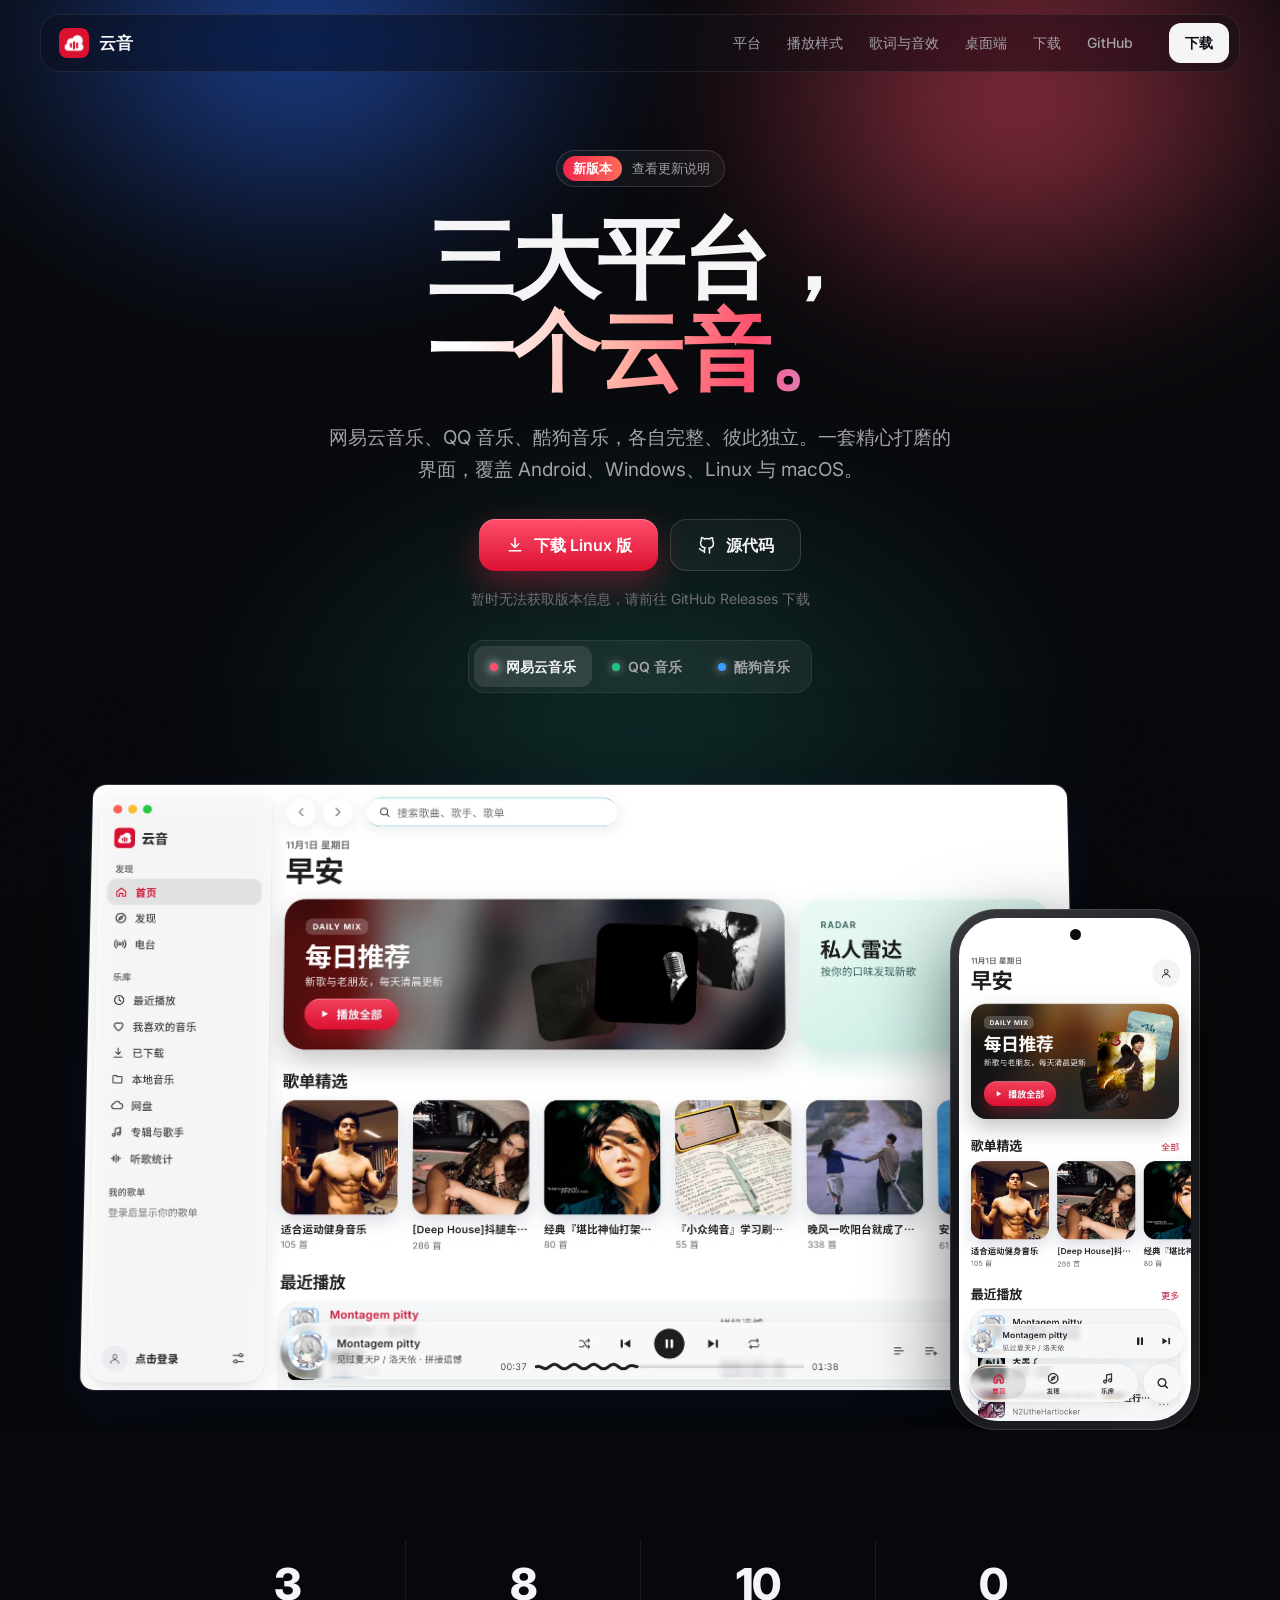
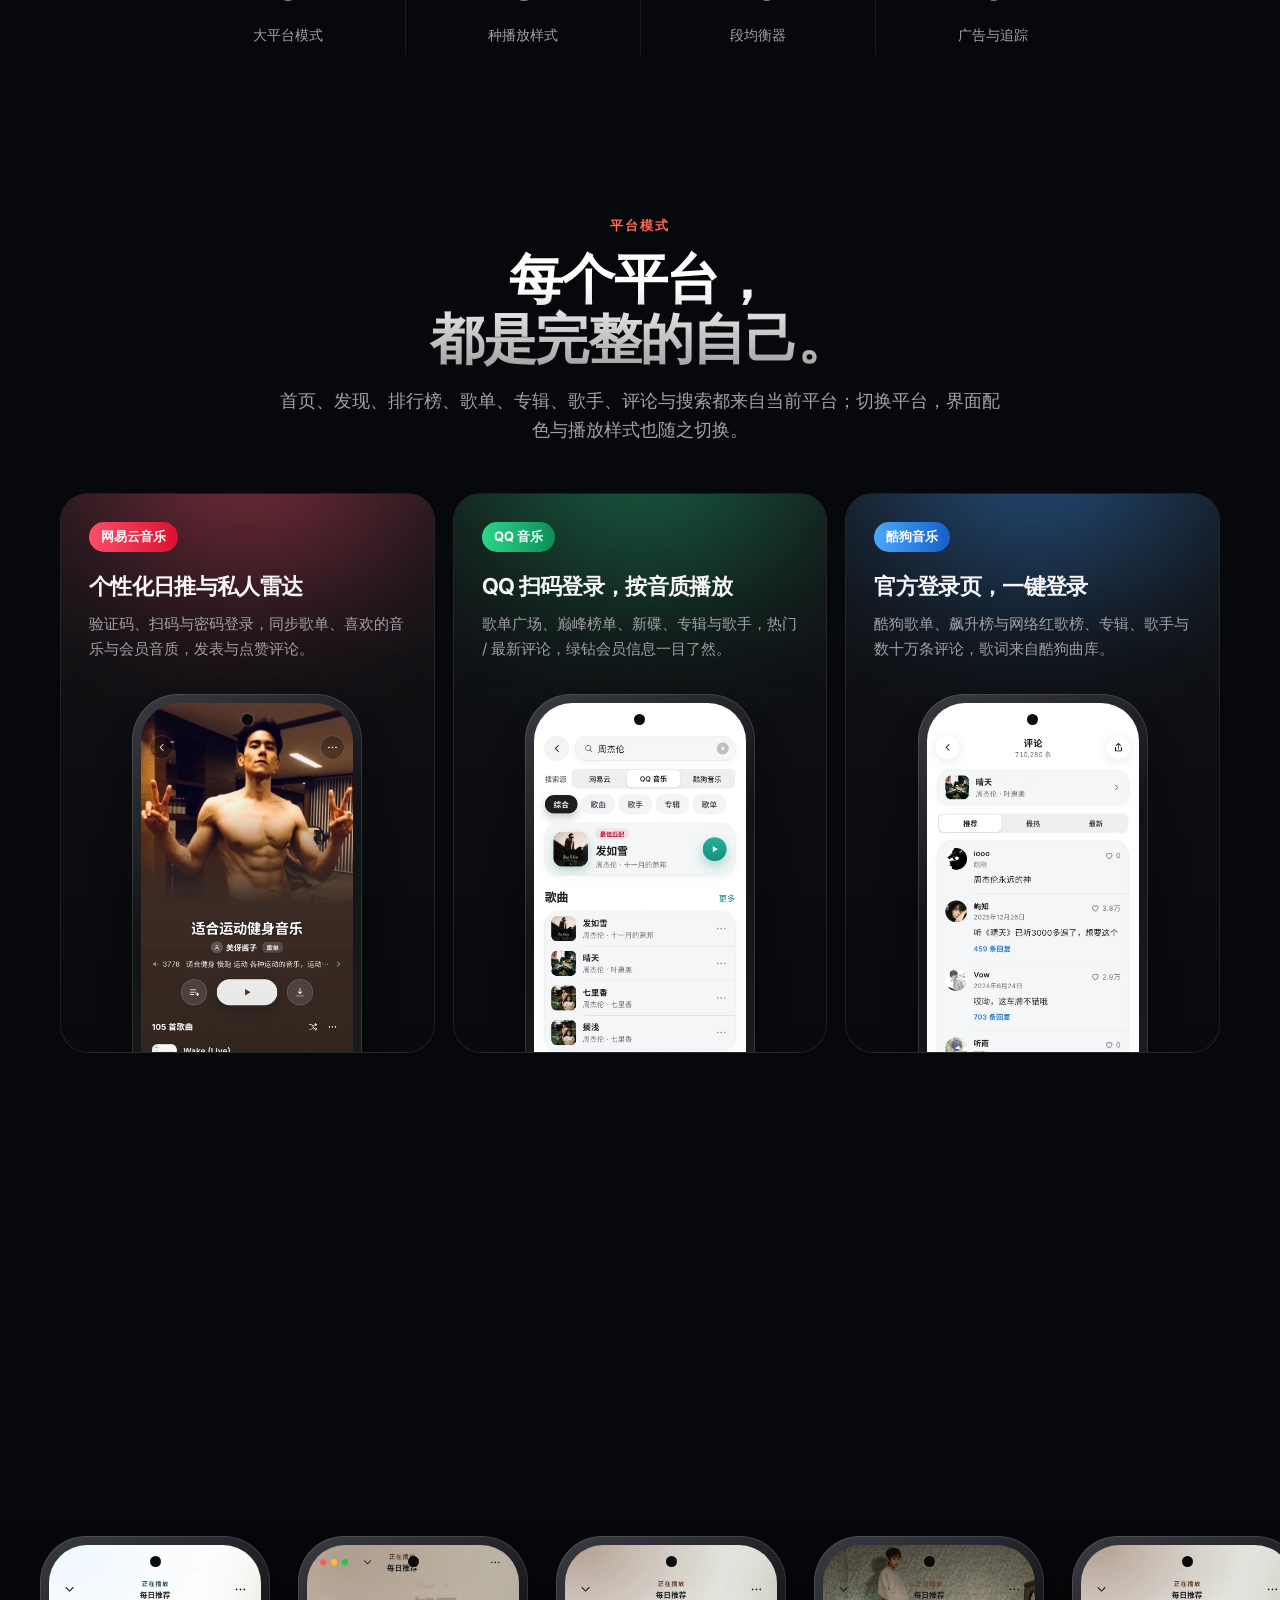
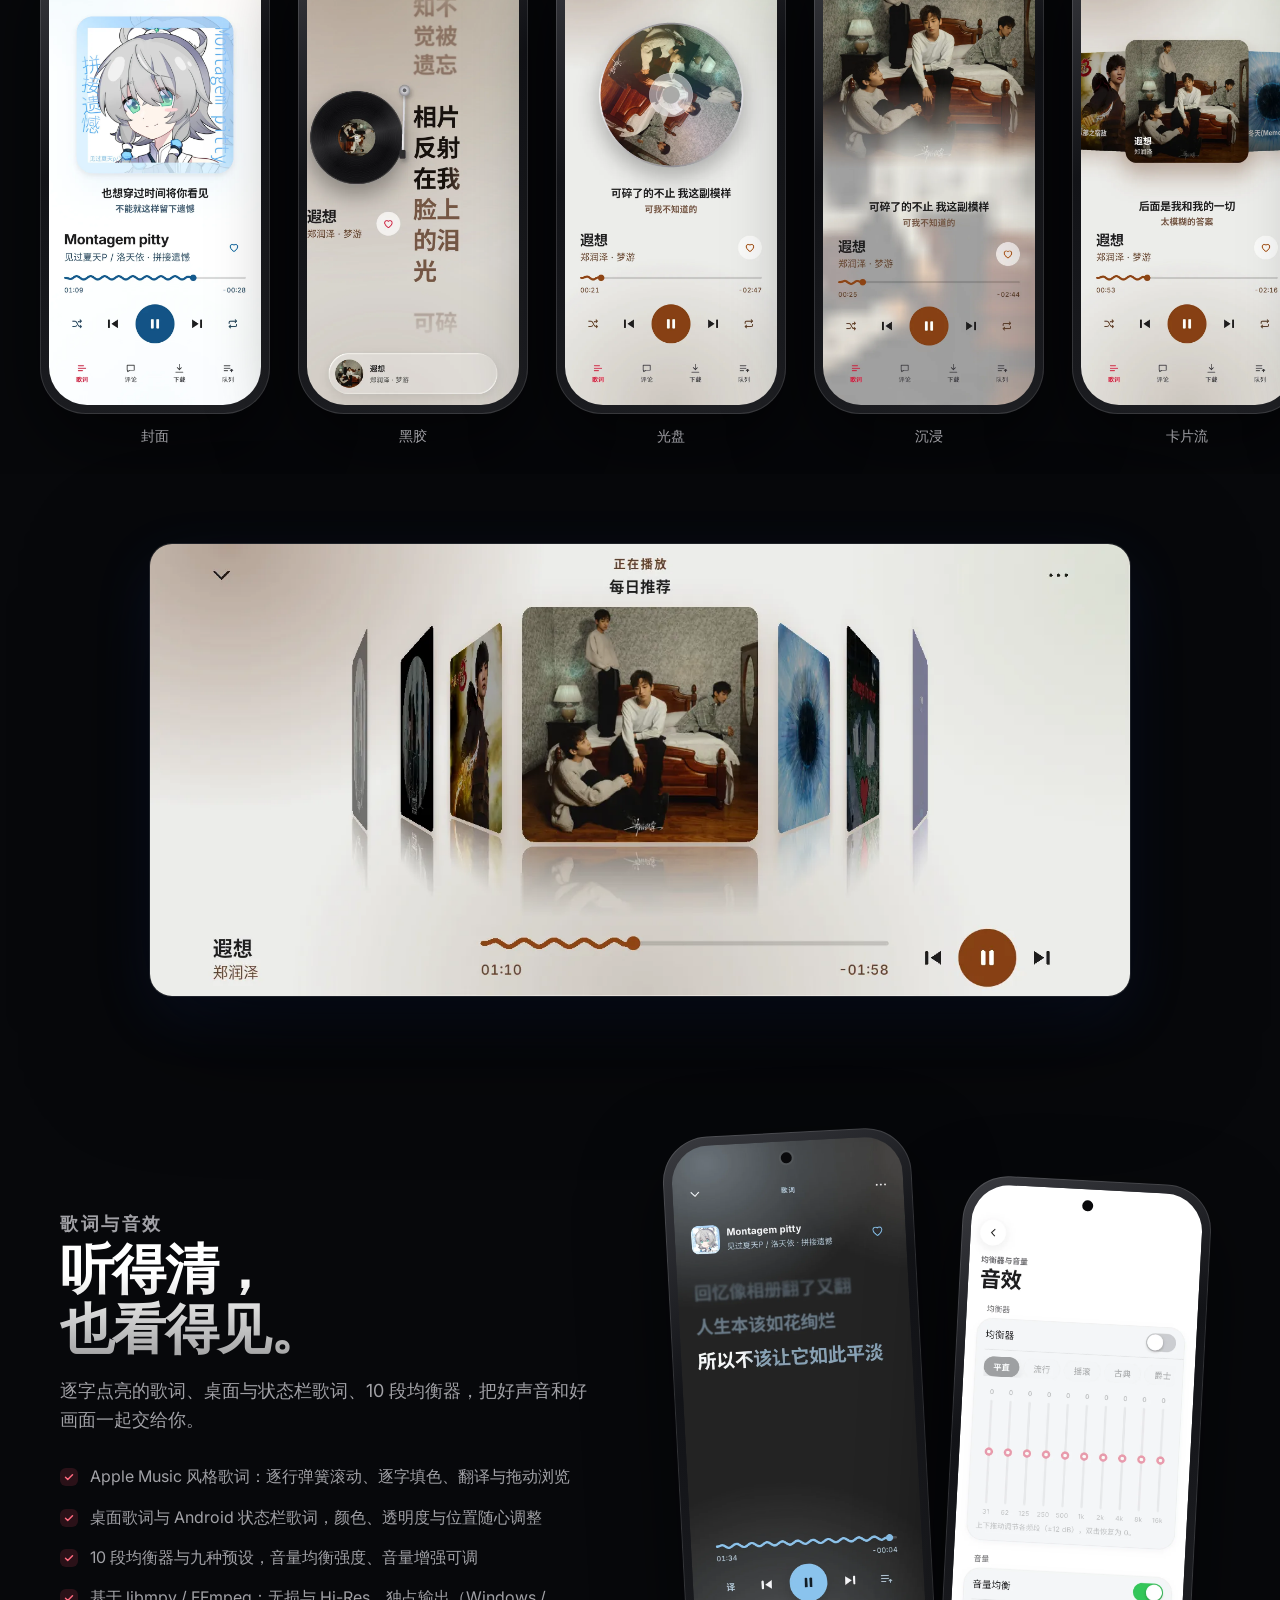
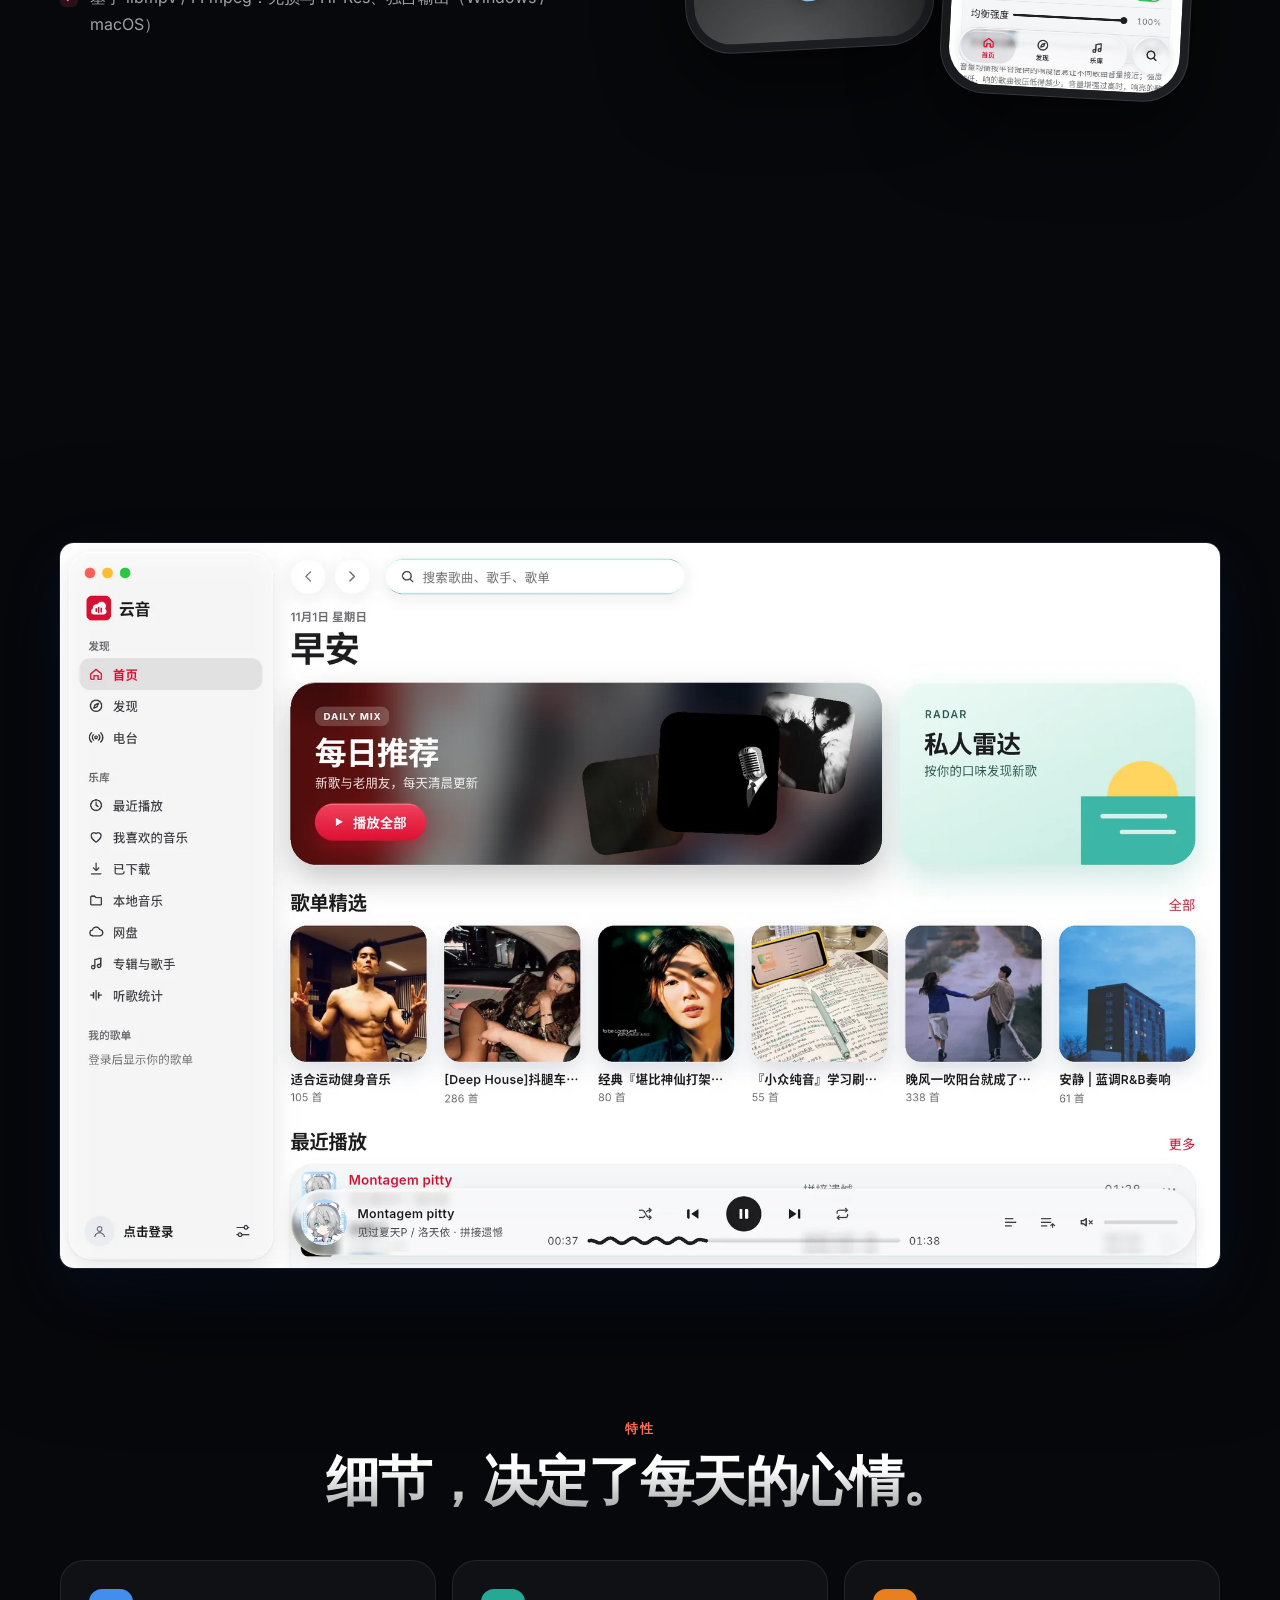
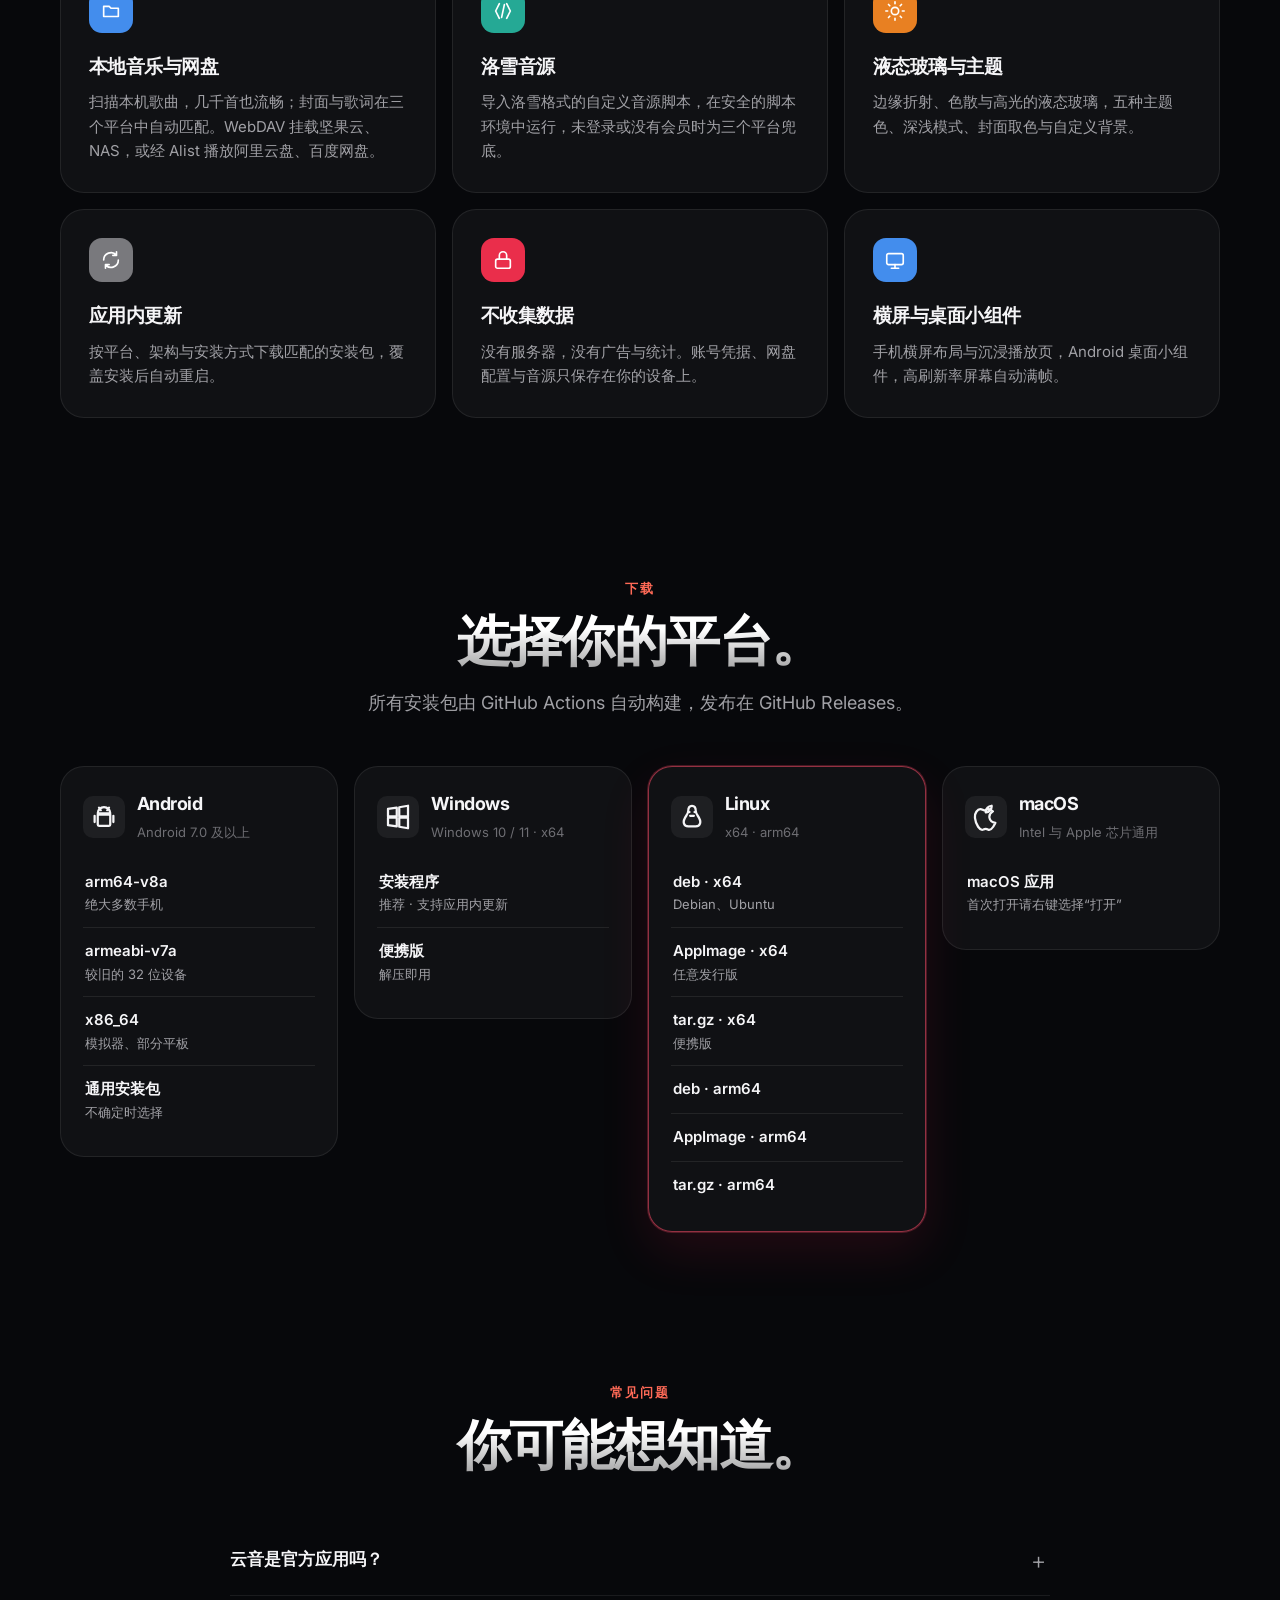
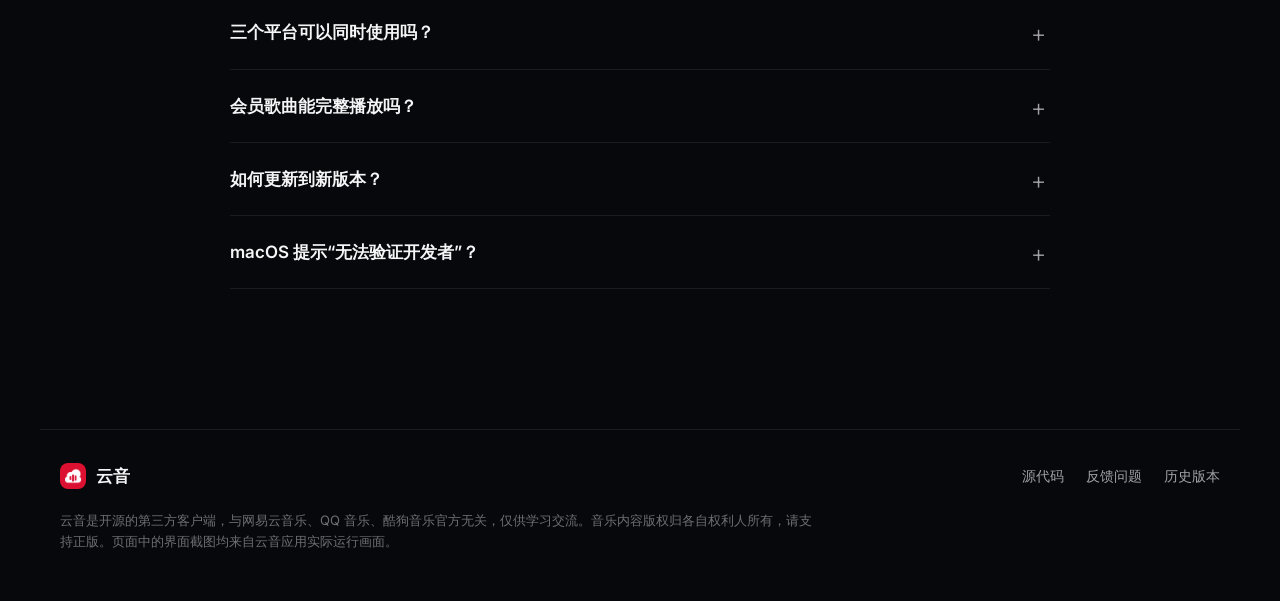
==== website/index.html @ 29ac8189 "官网改版：三大平台切换预览、平台模式卡片、八种播放样式长廊、歌词与音效、桌面端截图；截图与自述文件换成最新界面；更新 1.1.14 更新日志 Co-Authored-By: Claude Opus 5" ====
<!doctype html>
<html lang="zh-CN">
<head>
  <meta charset="utf-8">
  <meta name="viewport" content="width=device-width, initial-scale=1">
  <title>云音 — 三大平台，一个播放器</title>
  <meta name="description" content="云音是一款开源的第三方音乐客户端：网易云音乐、QQ 音乐、酷狗音乐三种平台模式，八种播放样式，10 段均衡器、桌面歌词、本地音乐与网盘，支持 Android、Windows、Linux 与 macOS。">
  <meta name="theme-color" content="#07080B">
  <meta property="og:title" content="云音 YunYin">
  <meta property="og:description" content="三大平台，一个播放器。开源、免费、无广告，支持 Android、Windows、Linux 与 macOS。">
  <meta property="og:image" content="shots/desktop-home.webp">
  <link rel="icon" href="icon.png">
  <link rel="preconnect" href="https://fonts.googleapis.com">
  <link rel="preconnect" href="https://fonts.gstatic.com" crossorigin>
  <link href="https://fonts.googleapis.com/css2?family=Inter:wght@400;500;600;700;800;900&display=swap" rel="stylesheet">
  <link rel="stylesheet" href="style.css">
</head>
<body>
  <div class="grain" aria-hidden="true"></div>
  <header class="nav" id="nav">
    <a class="brand" href="#top" aria-label="云音首页"><img src="icon.png" alt="" width="30" height="30"><span>云音</span></a>
    <nav class="links">
      <a href="#platforms">平台</a>
      <a href="#styles">播放样式</a>
      <a href="#sound">歌词与音效</a>
      <a href="#desktop">桌面端</a>
      <a href="#download">下载</a>
      <a href="https://github.com/Marginal-Z/YUNYIN" target="_blank" rel="noopener">GitHub</a>
    </nav>
    <a class="nav-cta" href="#download">下载</a>
  </header>

  <main id="top">
    <!-- 首屏：切换平台时截图与光晕跟着变色 -->
    <section class="hero" data-platform="netease" id="hero">
      <div class="aurora" aria-hidden="true"><i></i><i></i><i></i></div>
      <div class="hero-copy rise">
        <a class="pill" id="version-pill" href="https://github.com/Marginal-Z/YUNYIN/releases/latest" target="_blank" rel="noopener"><b>新版本</b><span>查看更新说明</span></a>
        <h1>三大平台，<br><span class="grad">一个云音。</span></h1>
        <p class="lead">网易云音乐、QQ 音乐、酷狗音乐，各自完整、彼此独立。一套精心打磨的界面，覆盖 Android、Windows、Linux 与 macOS。</p>
        <div class="cta">
          <a class="btn primary" id="primary-download" href="#download">
            <svg viewBox="0 0 24 24" aria-hidden="true"><path d="M12 4v11m0 0-4.5-4.5M12 15l4.5-4.5M5 19h14"/></svg>
            <span id="primary-label">免费下载</span>
          </a>
          <a class="btn ghost" href="https://github.com/Marginal-Z/YUNYIN" target="_blank" rel="noopener">
            <svg viewBox="0 0 24 24" aria-hidden="true"><path d="M9 19c-4 1.3-4-2-6-2.5m12 5v-3.4a3 3 0 0 0-.8-2.3c2.7-.3 5.6-1.3 5.6-6a4.6 4.6 0 0 0-1.3-3.2 4.3 4.3 0 0 0-.1-3.2s-1-.3-3.4 1.3a11.6 11.6 0 0 0-6 0C6.6 2.7 5.6 3 5.6 3a4.3 4.3 0 0 0-.1 3.2A4.6 4.6 0 0 0 4.2 9.4c0 4.6 2.8 5.7 5.5 6a3 3 0 0 0-.8 2.3V21"/></svg>
            源代码
          </a>
        </div>
        <p class="meta" id="release-meta">&nbsp;</p>
        <div class="switch" role="tablist" aria-label="切换平台模式">
          <button role="tab" aria-selected="true" data-platform="netease"><i></i>网易云音乐</button>
          <button role="tab" aria-selected="false" data-platform="qq"><i></i>QQ 音乐</button>
          <button role="tab" aria-selected="false" data-platform="kugou"><i></i>酷狗音乐</button>
        </div>
      </div>

      <div class="stage rise late" aria-label="云音桌面端与手机端界面截图">
        <figure class="window">
          <img src="shots/desktop-home.webp" alt="云音桌面端首页" width="1920" height="1200" fetchpriority="high">
        </figure>
        <figure class="phone phone-hero">
          <img id="hero-phone" src="shots/mobile-home.webp" alt="云音手机端首页" width="784" height="1700">
        </figure>
      </div>
    </section>

    <section class="strip" aria-label="概览">
      <div><b>3</b><span>大平台模式</span></div>
      <div><b>8</b><span>种播放样式</span></div>
      <div><b>10</b><span>段均衡器</span></div>
      <div><b>0</b><span>广告与追踪</span></div>
    </section>

    <!-- 三大平台 -->
    <section class="platform-modes" id="platforms">
      <div class="head reveal">
        <p class="kicker">平台模式</p>
        <h2>每个平台，<br>都是完整的自己。</h2>
        <p>首页、发现、排行榜、歌单、专辑、歌手、评论与搜索都来自当前平台；切换平台，界面配色与播放样式也随之切换。</p>
      </div>
      <div class="plats reveal">
        <article class="plat netease">
          <div class="plat-copy">
            <span class="badge">网易云音乐</span>
            <h3>个性化日推与私人雷达</h3>
            <p>验证码、扫码与密码登录，同步歌单、喜欢的音乐与会员音质，发表与点赞评论。</p>
          </div>
          <figure class="phone small"><img src="shots/mobile-playlist.webp" alt="网易云模式歌单页" width="784" height="1700" loading="lazy"></figure>
        </article>
        <article class="plat qq">
          <div class="plat-copy">
            <span class="badge">QQ 音乐</span>
            <h3>QQ 扫码登录，按音质播放</h3>
            <p>歌单广场、巅峰榜单、新碟、专辑与歌手，热门 / 最新评论，绿钻会员信息一目了然。</p>
          </div>
          <figure class="phone small"><img src="shots/mobile-search-qq.webp" alt="QQ 音乐模式搜索" width="784" height="1700" loading="lazy"></figure>
        </article>
        <article class="plat kugou">
          <div class="plat-copy">
            <span class="badge">酷狗音乐</span>
            <h3>官方登录页，一键登录</h3>
            <p>酷狗歌单、飙升榜与网络红歌榜、专辑、歌手与数十万条评论，歌词来自酷狗曲库。</p>
          </div>
          <figure class="phone small"><img src="shots/mobile-comments-kugou.webp" alt="酷狗模式评论" width="784" height="1700" loading="lazy"></figure>
        </article>
      </div>
      <p class="note reveal">未登录、没有会员或只有试听时，可导入洛雪音源为三个平台兜底（可同时启用多个音源）。</p>
    </section>

    <!-- 八种播放样式 -->
    <section class="styles" id="styles">
      <div class="head reveal">
        <p class="kicker">播放样式</p>
        <h2>八种方式，<br>看见正在播放的歌。</h2>
        <p>控件随封面取色，进度条随节奏流动。竖屏、横屏与桌面端都可使用。</p>
      </div>
      <div class="rail styles-rail reveal">
        <figure class="phone"><img src="shots/mobile-player.webp" alt="封面样式" width="784" height="1700" loading="lazy"><figcaption>封面</figcaption></figure>
        <figure class="phone"><img src="shots/mobile-player-vinyl.webp" alt="黑胶样式" width="784" height="1700" loading="lazy"><figcaption>黑胶</figcaption></figure>
        <figure class="phone"><img src="shots/mobile-player-disc.webp" alt="光盘样式" width="784" height="1700" loading="lazy"><figcaption>光盘</figcaption></figure>
        <figure class="phone"><img src="shots/mobile-player-immersive.webp" alt="沉浸样式" width="784" height="1700" loading="lazy"><figcaption>沉浸</figcaption></figure>
        <figure class="phone"><img src="shots/mobile-player-cardFlow.webp" alt="卡片流样式" width="784" height="1700" loading="lazy"><figcaption>卡片流</figcaption></figure>
        <figure class="phone"><img src="shots/mobile-player-coverFlow.webp" alt="3D 封面流样式" width="784" height="1700" loading="lazy"><figcaption>3D 封面流</figcaption></figure>
        <figure class="phone"><img src="shots/mobile-player-wall.webp" alt="照片墙样式" width="784" height="1700" loading="lazy"><figcaption>照片墙</figcaption></figure>
        <figure class="phone"><img src="shots/mobile-player-minimal.webp" alt="极简样式" width="784" height="1700" loading="lazy"><figcaption>极简</figcaption></figure>
      </div>
      <figure class="window land reveal"><img src="shots/land-player-coverFlow.webp" alt="横屏 3D 封面流" width="1560" height="720" loading="lazy"></figure>
    </section>

    <!-- 歌词与音效 -->
    <section class="showcase" id="sound">
      <div class="copy reveal">
        <p class="kicker">歌词与音效</p>
        <h2>听得清，<br>也看得见。</h2>
        <p>逐字点亮的歌词、桌面与状态栏歌词、10 段均衡器，把好声音和好画面一起交给你。</p>
        <ul class="ticks">
          <li>Apple Music 风格歌词：逐行弹簧滚动、逐字填色、翻译与拖动浏览</li>
          <li>桌面歌词与 Android 状态栏歌词，颜色、透明度与位置随心调整</li>
          <li>10 段均衡器与九种预设，音量均衡强度、音量增强可调</li>
          <li>基于 libmpv / FFmpeg：无损与 Hi-Res、独占输出（Windows / macOS）</li>
        </ul>
      </div>
      <div class="phones reveal">
        <figure class="phone tilt-l"><img src="shots/mobile-lyrics-dark.webp" alt="全屏歌词（深色）" width="784" height="1700" loading="lazy"></figure>
        <figure class="phone tilt-r"><img src="shots/mobile-audio.webp" alt="音效与均衡器" width="784" height="1700" loading="lazy"></figure>
      </div>
    </section>

    <!-- 桌面端 -->
    <section class="desktop" id="desktop">
      <div class="head reveal">
        <p class="kicker">桌面端</p>
        <h2>为大屏重新排版。</h2>
        <p>玻璃侧边栏、底部播放条、快捷键、迷你模式与桌面歌词，Windows、Linux 与 macOS 体验一致。</p>
      </div>
      <div class="tabs reveal" role="tablist">
        <button role="tab" aria-selected="true" data-shot="desktop-home">首页</button>
        <button role="tab" aria-selected="false" data-shot="desktop-player">正在播放</button>
        <button role="tab" aria-selected="false" data-shot="desktop-player-coverFlow">3D 封面流</button>
        <button role="tab" aria-selected="false" data-shot="desktop-home-wall">照片墙</button>
        <button role="tab" aria-selected="false" data-shot="desktop-discover">发现</button>
        <span class="sep"></span>
        <button class="mode" id="mode-toggle" aria-pressed="false" title="切换浅色 / 深色截图">
          <svg viewBox="0 0 24 24" aria-hidden="true"><path d="M20 14.5A8 8 0 0 1 9.5 4 8 8 0 1 0 20 14.5z"/></svg>
          <span>深色</span>
        </button>
      </div>
      <figure class="window big reveal">
        <img id="desktop-shot" src="shots/desktop-home.webp" alt="云音桌面端截图" width="1920" height="1200" loading="lazy">
      </figure>
    </section>

    <!-- 特性 -->
    <section class="features" id="features">
      <div class="head reveal">
        <p class="kicker">特性</p>
        <h2>细节，决定了每天的心情。</h2>
      </div>
      <div class="grid reveal">
        <article>
          <i class="tile blue"><svg viewBox="0 0 24 24"><path d="M4 7h6l2 2h8v9H4z"/></svg></i>
          <h3>本地音乐与网盘</h3>
          <p>扫描本机歌曲，几千首也流畅；封面与歌词在三个平台中自动匹配。WebDAV 挂载坚果云、NAS，或经 Alist 播放阿里云盘、百度网盘。</p>
        </article>
        <article>
          <i class="tile teal"><svg viewBox="0 0 24 24"><path d="M8 4l-4 8 4 8M16 4l4 8-4 8M13.5 5l-3 14"/></svg></i>
          <h3>洛雪音源</h3>
          <p>导入洛雪格式的自定义音源脚本，在安全的脚本环境中运行，未登录或没有会员时为三个平台兜底。</p>
        </article>
        <article>
          <i class="tile orange"><svg viewBox="0 0 24 24"><circle cx="12" cy="12" r="4"/><path d="M12 2v2M12 20v2M2 12h2M20 12h2M4.9 4.9l1.4 1.4M17.7 17.7l1.4 1.4M4.9 19.1l1.4-1.4M17.7 6.3l1.4-1.4"/></svg></i>
          <h3>液态玻璃与主题</h3>
          <p>边缘折射、色散与高光的液态玻璃，五种主题色、深浅模式、封面取色与自定义背景。</p>
        </article>
        <article>
          <i class="tile graphite"><svg viewBox="0 0 24 24"><path d="M4 12a8 8 0 0 1 14-5.3M20 12a8 8 0 0 1-14 5.3M18 3v4h-4M6 21v-4h4"/></svg></i>
          <h3>应用内更新</h3>
          <p>按平台、架构与安装方式下载匹配的安装包，覆盖安装后自动重启。</p>
        </article>
        <article>
          <i class="tile red"><svg viewBox="0 0 24 24"><rect x="4" y="11" width="16" height="10" rx="2"/><path d="M8 11V7a4 4 0 0 1 8 0v4"/></svg></i>
          <h3>不收集数据</h3>
          <p>没有服务器，没有广告与统计。账号凭据、网盘配置与音源只保存在你的设备上。</p>
        </article>
        <article>
          <i class="tile blue"><svg viewBox="0 0 24 24"><rect x="3" y="5" width="18" height="12" rx="2"/><path d="M8 21h8M12 17v4"/></svg></i>
          <h3>横屏与桌面小组件</h3>
          <p>手机横屏布局与沉浸播放页，Android 桌面小组件，高刷新率屏幕自动满帧。</p>
        </article>
      </div>
    </section>

    <!-- 下载 -->
    <section class="download" id="download">
      <div class="head reveal">
        <p class="kicker">下载</p>
        <h2>选择你的平台。</h2>
        <p id="download-sub">所有安装包由 GitHub Actions 自动构建，发布在 GitHub Releases。</p>
      </div>
      <div class="platforms reveal">
        <article data-os="android">
          <header>
            <svg viewBox="0 0 24 24" aria-hidden="true"><path d="M7 10h10v8a1 1 0 0 1-1 1H8a1 1 0 0 1-1-1zM7 9a5 5 0 0 1 10 0zM9.5 6.5 8 4.5M14.5 6.5 16 4.5M4.5 11v5M19.5 11v5"/></svg>
            <div><h3>Android</h3><small>Android 7.0 及以上</small></div>
          </header>
          <ul>
            <li><a data-asset="android-arm64-v8a.apk">arm64-v8a<em>绝大多数手机</em></a></li>
            <li><a data-asset="android-armeabi-v7a.apk">armeabi-v7a<em>较旧的 32 位设备</em></a></li>
            <li><a data-asset="android-x86_64.apk">x86_64<em>模拟器、部分平板</em></a></li>
            <li><a data-asset="android-universal.apk">通用安装包<em>不确定时选择</em></a></li>
          </ul>
        </article>
        <article data-os="windows">
          <header>
            <svg viewBox="0 0 24 24" aria-hidden="true"><path d="M4 5.5 11 4.5v7H4zM13 4.2 20 3v8.5h-7zM4 12.5h7v7l-7-1zM13 12.5h7V21l-7-1.2z"/></svg>
            <div><h3>Windows</h3><small>Windows 10 / 11 · x64</small></div>
          </header>
          <ul>
            <li><a data-asset="windows-x64-setup.exe">安装程序<em>推荐 · 支持应用内更新</em></a></li>
            <li><a data-asset="windows-x64.zip">便携版<em>解压即用</em></a></li>
          </ul>
        </article>
        <article data-os="linux">
          <header>
            <svg viewBox="0 0 24 24" aria-hidden="true"><path d="M12 3c-2 0-3 1.8-3 4 0 1.5-.6 2.6-1.6 4C6 13 5 15 5.5 17c.4 1.6 2 2.5 3.5 2.5h6c1.5 0 3.1-.9 3.5-2.5.5-2-.5-4-1.9-6-1-1.4-1.6-2.5-1.6-4 0-2.2-1-4-3-4z"/><path d="M10 8h.01M14 8h.01M10.5 11h3"/></svg>
            <div><h3>Linux</h3><small>x64 · arm64</small></div>
          </header>
          <ul>
            <li><a data-asset="linux-x64.deb">deb · x64<em>Debian、Ubuntu</em></a></li>
            <li><a data-asset="linux-x64.AppImage">AppImage · x64<em>任意发行版</em></a></li>
            <li><a data-asset="linux-x64.tar.gz">tar.gz · x64<em>便携版</em></a></li>
            <li><a data-asset="linux-arm64.deb">deb · arm64</a></li>
            <li><a data-asset="linux-arm64.AppImage">AppImage · arm64</a></li>
            <li><a data-asset="linux-arm64.tar.gz">tar.gz · arm64</a></li>
          </ul>
        </article>
        <article data-os="mac">
          <header>
            <svg viewBox="0 0 24 24" aria-hidden="true"><path d="M16.5 3c.2 1.5-.4 2.9-1.3 3.8-.9 1-2.2 1.6-3.4 1.5-.2-1.4.5-2.8 1.3-3.6.9-1 2.3-1.6 3.4-1.7zM19.5 16.6c-.6 1.4-.9 2-1.7 3.2-1.1 1.6-2.6 3.2-4.3 2.2-1.4-.8-2.3-.7-3.6 0-1.8.9-3.1-.6-4.2-2.2-2.9-4.3-3.2-9.4-1.4-12 1.3-1.9 3.3-2.6 5-1.6 1.2.7 2 .7 3.3 0 1.7-.9 3.6-.4 4.9 1.3-4.3 2.4-3.6 8.5 2 9.1z"/></svg>
            <div><h3>macOS</h3><small>Intel 与 Apple 芯片通用</small></div>
          </header>
          <ul>
            <li><a data-asset="macos-universal.zip">macOS 应用<em>首次打开请右键选择“打开”</em></a></li>
          </ul>
        </article>
      </div>
      <details class="notes reveal" id="notes" hidden>
        <summary>更新说明</summary>
        <div id="notes-body"></div>
      </details>
    </section>

    <!-- 常见问题 -->
    <section class="faq">
      <div class="head reveal">
        <p class="kicker">常见问题</p>
        <h2>你可能想知道。</h2>
      </div>
      <div class="qa reveal">
        <details>
          <summary>云音是官方应用吗？</summary>
          <p>不是。云音是开源的第三方客户端，与网易公司、腾讯公司、酷狗音乐及其关联公司没有任何关联，不提供、不存储任何音乐内容。</p>
        </details>
        <details>
          <summary>三个平台可以同时使用吗？</summary>
          <p>可以随时在“个人中心 → 平台模式”中切换。每个平台的账号、歌单、搜索与界面样式彼此独立，切换后整套界面都换成该平台。</p>
        </details>
        <details>
          <summary>会员歌曲能完整播放吗？</summary>
          <p>播放权限与你在各平台的账号一致；未登录、没有会员或只有试听时，可以在“设置 → 洛雪音源”中导入音源兜底。</p>
        </details>
        <details>
          <summary>如何更新到新版本？</summary>
          <p>云音启动时会检查新版本，也可以在“设置 → 关于”中手动检查。确认后自动下载与当前安装方式匹配的安装包并覆盖安装。</p>
        </details>
        <details>
          <summary>macOS 提示“无法验证开发者”？</summary>
          <p>应用未签名。请在 Finder 中右键点击云音并选择“打开”，或在“系统设置 → 隐私与安全性”中允许。</p>
        </details>
      </div>
    </section>
  </main>

  <footer>
    <div class="foot">
      <a class="brand" href="#top"><img src="icon.png" alt="" width="26" height="26"><span>云音</span></a>
      <nav>
        <a href="https://github.com/Marginal-Z/YUNYIN" target="_blank" rel="noopener">源代码</a>
        <a href="https://github.com/Marginal-Z/YUNYIN/issues" target="_blank" rel="noopener">反馈问题</a>
        <a href="https://github.com/Marginal-Z/YUNYIN/releases" target="_blank" rel="noopener">历史版本</a>
      </nav>
    </div>
    <p class="legal">云音是开源的第三方客户端，与网易云音乐、QQ 音乐、酷狗音乐官方无关，仅供学习交流。音乐内容版权归各自权利人所有，请支持正版。页面中的界面截图均来自云音应用实际运行画面。</p>
  </footer>

  <script src="main.js"></script>
</body>
</html>
---- website/style.css ----
:root {
  --bg: #07080B;
  --bg2: #0D0F14;
  --panel: rgba(255, 255, 255, 0.04);
  --panel-solid: #12141A;
  --line: rgba(255, 255, 255, 0.08);
  --line2: rgba(255, 255, 255, 0.14);
  --text: #F5F5F7;
  --text2: #A1A1A6;
  --muted: #6E6E73;
  --accent: #F0254A;
  --accent2: #FF6A57;
  --radius: 24px;
  --max: 1200px;
  color-scheme: dark;
}

* { box-sizing: border-box; }
html { scroll-behavior: smooth; scroll-padding-top: 88px; }
body {
  margin: 0;
  background: var(--bg);
  color: var(--text);
  font: 16px/1.65 Inter, -apple-system, BlinkMacSystemFont, "PingFang SC", "Microsoft YaHei", "Noto Sans CJK SC", sans-serif;
  -webkit-font-smoothing: antialiased;
  overflow-x: hidden;
}
a { color: inherit; text-decoration: none; }
img { display: block; max-width: 100%; height: auto; }
svg { width: 20px; height: 20px; fill: none; stroke: currentColor; stroke-width: 1.8; stroke-linecap: round; stroke-linejoin: round; flex: none; }
button { font: inherit; color: inherit; }

/* 导航 */
.nav {
  position: fixed; top: 14px; left: 50%; transform: translateX(-50%); z-index: 20;
  display: flex; align-items: center; gap: 24px;
  width: min(var(--max), calc(100% - 32px)); height: 58px; padding: 0 10px 0 18px;
  background: rgba(14, 15, 20, 0.55); border: 1px solid var(--line);
  backdrop-filter: blur(22px) saturate(1.6); -webkit-backdrop-filter: blur(22px) saturate(1.6);
  border-radius: 20px; transition: background .3s, border-color .3s;
}
.nav.scrolled { background: rgba(14, 15, 20, 0.8); border-color: var(--line2); }
.brand { display: flex; align-items: center; gap: 10px; font-weight: 700; font-size: 17px; letter-spacing: -0.01em; }
.brand img { border-radius: 8px; }
.links { display: flex; gap: 2px; margin-left: auto; }
.links a { padding: 7px 12px; border-radius: 10px; color: var(--text2); font-size: 14px; font-weight: 500; transition: color .2s, background .2s; }
.links a:hover { color: var(--text); background: var(--panel); }
.nav-cta { padding: 8px 16px; border-radius: 12px; font-size: 14px; font-weight: 600; background: var(--text); color: #0B0B0F; }

main section { position: relative; }
.head { max-width: 760px; margin: 0 auto 48px; text-align: center; padding: 0 20px; }
.kicker { margin: 0 0 12px; font-size: 13px; font-weight: 600; letter-spacing: .14em; color: var(--accent2); text-transform: uppercase; }
h1, h2, h3 { margin: 0; letter-spacing: -0.03em; }
h2 { font-size: clamp(32px, 4.6vw, 54px); line-height: 1.12; font-weight: 800; }
.head p:not(.kicker), .copy > p { color: var(--text2); font-size: 18px; margin: 16px 0 0; }

/* 首屏 */
.hero { padding: 150px 20px 40px; text-align: center; overflow: hidden; }
.aurora { position: absolute; inset: 0; pointer-events: none; overflow: hidden; }
.aurora i { position: absolute; border-radius: 50%; filter: blur(60px); opacity: .55; }
.aurora i:nth-child(1) { width: 720px; height: 520px; left: 50%; top: -220px; margin-left: -700px; background: radial-gradient(closest-side, #2f6fff, transparent); animation: float 16s ease-in-out infinite alternate; }
.aurora i:nth-child(2) { width: 680px; height: 520px; left: 50%; top: -160px; margin-left: 40px; background: radial-gradient(closest-side, #ff4d6a, transparent); animation: float 18s ease-in-out infinite alternate-reverse; }
.aurora i:nth-child(3) { width: 900px; height: 600px; left: 50%; top: 420px; margin-left: -450px; background: radial-gradient(closest-side, rgba(40, 190, 160, .7), transparent); opacity: .3; }
@keyframes float { to { transform: translate(60px, 40px) scale(1.08); } }
.hero-copy { position: relative; max-width: 880px; margin: 0 auto; }
.pill {
  display: inline-flex; align-items: center; gap: 10px; padding: 5px 14px 5px 6px; margin-bottom: 26px;
  border-radius: 999px; border: 1px solid var(--line2); background: var(--panel); font-size: 13px; color: var(--text2);
  transition: border-color .2s;
}
.pill:hover { border-color: rgba(255, 255, 255, .3); }
.pill b { padding: 2px 10px; border-radius: 999px; background: linear-gradient(90deg, var(--accent), var(--accent2)); color: #fff; font-weight: 600; }
h1 { font-size: clamp(42px, 7.2vw, 88px); line-height: 1.04; font-weight: 800; }
.grad { background: linear-gradient(100deg, #fff 10%, #ffb3a6 45%, #ff4d6a 75%, #c7a6ff); -webkit-background-clip: text; background-clip: text; color: transparent; }
.lead { max-width: 640px; margin: 26px auto 34px; color: var(--text2); font-size: clamp(16px, 1.6vw, 19px); }
.cta { display: flex; justify-content: center; flex-wrap: wrap; gap: 12px; }
.btn { display: inline-flex; align-items: center; gap: 9px; height: 52px; padding: 0 26px; border-radius: 16px; font-weight: 600; font-size: 16px; transition: transform .15s, box-shadow .25s, background .25s; }
.btn:active { transform: scale(.97); }
.btn.primary { background: linear-gradient(180deg, #ff4d6a, #dc1031); color: #fff; box-shadow: 0 12px 34px rgba(240, 37, 74, .35), inset 0 1px 0 rgba(255, 255, 255, .25); }
.btn.primary:hover { box-shadow: 0 16px 44px rgba(240, 37, 74, .5), inset 0 1px 0 rgba(255, 255, 255, .25); }
.btn.ghost { border: 1px solid var(--line2); background: var(--panel); }
.btn.ghost:hover { background: rgba(255, 255, 255, .08); }
.meta { color: var(--muted); font-size: 14px; margin: 16px 0 0; }

/* 截图容器 */
.stage { position: relative; max-width: 1120px; margin: 72px auto 0; padding-right: 120px; }
.window {
  margin: 0; border-radius: 14px; overflow: hidden; background: #000;
  box-shadow: 0 0 0 1px rgba(255, 255, 255, .1), 0 40px 120px rgba(0, 0, 0, .6), 0 20px 60px rgba(47, 111, 255, .12);
}
.stage .window { transform: perspective(2400px) rotateX(6deg); transform-origin: 50% 100%; }
.phone {
  position: relative; margin: 0; width: 280px; padding: 9px; border-radius: 46px;
  background: linear-gradient(150deg, #3a3b40, #121317 40%, #1f2024);
  box-shadow: 0 0 0 1px rgba(255, 255, 255, .12) inset, 0 30px 80px rgba(0, 0, 0, .55);
}
.phone img { border-radius: 38px; width: 100%; }
.phone::after { /* 前置摄像头 */
  content: ""; position: absolute; top: 20px; left: 50%; width: 11px; height: 11px; margin-left: -5.5px;
  border-radius: 50%; background: #0a0a0c; box-shadow: 0 0 0 2px rgba(255, 255, 255, .05);
}
.phone-hero { position: absolute; right: 0; bottom: -40px; width: 250px; }

.strip {
  display: grid; grid-template-columns: repeat(4, 1fr); max-width: 980px; margin: 110px auto 0; padding: 0 20px;
}
.strip div { text-align: center; padding: 8px 0; border-left: 1px solid var(--line); }
.strip div:first-child { border-left: 0; }
.strip b { display: block; font-size: clamp(30px, 4vw, 44px); font-weight: 800; letter-spacing: -0.03em; }
.strip span { color: var(--text2); font-size: 14px; }

/* 播放体验 */
.showcase {
  display: grid; grid-template-columns: 1fr 1.05fr; gap: 56px; align-items: center;
  max-width: var(--max); margin: 160px auto 0; padding: 0 20px;
}
.ticks { list-style: none; padding: 0; margin: 28px 0 0; display: grid; gap: 14px; }
.ticks li { position: relative; padding-left: 30px; color: var(--text2); }
.ticks li::before {
  content: ""; position: absolute; left: 0; top: 5px; width: 18px; height: 18px; border-radius: 6px;
  background: rgba(255, 77, 106, .14) url("data:image/svg+xml,%3Csvg xmlns='http://www.w3.org/2000/svg' viewBox='0 0 24 24' fill='none' stroke='%23ff6a7f' stroke-width='3' stroke-linecap='round' stroke-linejoin='round'%3E%3Cpath d='M5 12.5l4.5 4.5L19 7.5'/%3E%3C/svg%3E") center / 12px no-repeat;
}
.phones { display: flex; justify-content: center; gap: 28px; }
.phones .phone { width: min(280px, 44%); }
.tilt-l { transform: translateY(-24px) rotate(-3deg); }
.tilt-r { transform: translateY(24px) rotate(3deg); }

/* 桌面端 */
.desktop { max-width: var(--max); margin: 170px auto 0; padding: 0 20px; }
.tabs {
  display: flex; align-items: center; gap: 4px; width: max-content; max-width: 100%; margin: 0 auto 28px; padding: 5px;
  border-radius: 16px; background: var(--panel); border: 1px solid var(--line); overflow-x: auto;
}
.tabs button { border: 0; background: none; padding: 9px 16px; border-radius: 11px; font-size: 14px; font-weight: 600; color: var(--text2); cursor: pointer; white-space: nowrap; transition: background .2s, color .2s; }
.tabs button[aria-selected="true"], .tabs button[aria-pressed="true"] { background: rgba(255, 255, 255, .1); color: var(--text); }
.tabs .sep { width: 1px; height: 20px; background: var(--line2); margin: 0 4px; }
.tabs .mode { display: inline-flex; align-items: center; gap: 6px; }
.tabs .mode svg { width: 16px; height: 16px; }
.window.big img { transition: opacity .25s; }
.window.big img.fade { opacity: 0; }

/* 手机画廊 */
.gallery { margin: 170px auto 0; }
.rail { display: flex; justify-content: center; gap: 28px; padding: 10px 20px 30px; overflow-x: auto; scroll-snap-type: x mandatory; }
.rail .phone { width: 250px; scroll-snap-align: center; }
.rail figcaption { position: absolute; left: 0; right: 0; bottom: -34px; text-align: center; font-size: 14px; color: var(--text2); }
.rail .phone { margin-bottom: 30px; }

/* 特性 */
.features { max-width: var(--max); margin: 150px auto 0; padding: 0 20px; }
.grid { display: grid; grid-template-columns: repeat(3, 1fr); gap: 16px; }
.grid article { padding: 28px; border-radius: var(--radius); background: var(--panel); border: 1px solid var(--line); transition: border-color .25s, transform .25s; }
.grid article:hover { border-color: var(--line2); transform: translateY(-2px); }
.grid h3 { font-size: 19px; margin: 18px 0 8px; }
.grid p { margin: 0; color: var(--text2); font-size: 15px; }
/* 与应用一致的扁平图标块 */
.tile { display: grid; place-items: center; width: 44px; height: 44px; border-radius: 13px; color: #fff; }
.tile svg { width: 22px; height: 22px; }
.tile.red { background: #EA2E4B; }
.tile.blue { background: #438DED; }
.tile.teal { background: #25A995; }
.tile.orange { background: #E88022; }
.tile.graphite { background: #79797D; }

/* 下载 */
.download { max-width: var(--max); margin: 160px auto 0; padding: 0 20px; }
.platforms { display: grid; grid-template-columns: repeat(4, 1fr); gap: 16px; align-items: start; }
.platforms article { padding: 22px; border-radius: var(--radius); background: var(--panel); border: 1px solid var(--line); }
.platforms article.current { border-color: rgba(255, 77, 106, .55); box-shadow: 0 0 0 1px rgba(255, 77, 106, .25), 0 20px 50px rgba(240, 37, 74, .12); }
.platforms header { display: flex; align-items: center; gap: 12px; margin-bottom: 14px; }
.platforms header svg { width: 30px; height: 30px; padding: 6px; border-radius: 10px; background: rgba(255, 255, 255, .06); box-sizing: content-box; }
.platforms h3 { font-size: 18px; }
.platforms small { color: var(--muted); font-size: 13px; }
.platforms ul { list-style: none; margin: 0; padding: 0; }
.platforms li + li { border-top: 1px solid var(--line); }
.platforms li a { display: flex; flex-direction: column; padding: 11px 2px; font-weight: 600; font-size: 15px; transition: color .2s; }
.platforms li a em { font-style: normal; font-weight: 400; font-size: 13px; color: var(--text2); }
.platforms li a[href]:hover { color: #ff8a9b; }
.platforms li a:not([href]) { opacity: .4; }
.notes { max-width: 780px; margin: 28px auto 0; padding: 18px 24px; border-radius: 20px; background: var(--panel); border: 1px solid var(--line); }
.notes summary { cursor: pointer; font-weight: 600; }
.notes ul { padding-left: 20px; color: var(--text2); }
.notes p { color: var(--text2); }

/* 常见问题 */
.faq { max-width: 860px; margin: 150px auto 0; padding: 0 20px; }
.qa details { border-bottom: 1px solid var(--line); }
.qa summary { list-style: none; cursor: pointer; padding: 22px 36px 22px 0; font-size: 17px; font-weight: 600; position: relative; }
.qa summary::-webkit-details-marker { display: none; }
.qa summary::after { content: "+"; position: absolute; right: 4px; top: 18px; font-size: 24px; font-weight: 300; color: var(--text2); transition: transform .25s; }
.qa details[open] summary::after { transform: rotate(45deg); }
.qa p { margin: -6px 0 22px; color: var(--text2); }

footer { max-width: var(--max); margin: 140px auto 0; padding: 32px 20px 48px; border-top: 1px solid var(--line); }
.foot { display: flex; align-items: center; justify-content: space-between; gap: 20px; flex-wrap: wrap; }
.foot nav { display: flex; gap: 22px; }
.foot nav a { color: var(--text2); font-size: 14px; }
.foot nav a:hover { color: var(--text); }
.legal { color: var(--muted); font-size: 13px; margin: 20px 0 0; max-width: 760px; }

/* 首屏加载动画 */
.rise { animation: rise 1s cubic-bezier(.2, .8, .2, 1) both; }
.rise.late { animation-delay: .15s; }
@keyframes rise { from { opacity: 0; transform: translateY(28px); } }

/* 进入视口时淡入 */
.reveal { opacity: 0; transform: translateY(24px); transition: opacity .8s ease, transform .8s cubic-bezier(.2, .8, .2, 1); }
.reveal.in { opacity: 1; transform: none; }
.no-js .reveal { opacity: 1; transform: none; }

@media (max-width: 1000px) {
  .showcase { grid-template-columns: 1fr; }
  .platforms { grid-template-columns: repeat(2, 1fr); }
  .grid { grid-template-columns: repeat(2, 1fr); }
  .rail { justify-content: flex-start; }
}
@media (max-width: 720px) {
  .links { display: none; }
  .nav-cta { margin-left: auto; }
  .hero { padding-top: 120px; }
  .stage { padding-right: 0; margin-top: 48px; }
  .stage .window { transform: none; }
  .phone-hero { position: relative; right: auto; bottom: auto; width: 62%; margin: -90px 0 0 auto; }
  .strip { grid-template-columns: repeat(2, 1fr); row-gap: 24px; margin-top: 80px; }
  .strip div:nth-child(3) { border-left: 0; }
  .showcase, .desktop, .gallery, .features, .download, .faq { margin-top: 110px; }
  .phones { gap: 14px; }
  .grid, .platforms { grid-template-columns: 1fr; }
  .rail .phone { width: 220px; flex: none; }
}
@media (prefers-reduced-motion: reduce) {
  *, *::before, *::after { animation: none !important; transition: none !important; }
  .reveal { opacity: 1; transform: none; }
}

/* ── 1.1.14 改版：颗粒质感、平台切换、平台模式卡片、播放样式长廊 ── */
.grain {
  position: fixed; inset: 0; z-index: 30; pointer-events: none; opacity: .05; mix-blend-mode: overlay;
  background-image: url("data:image/svg+xml,%3Csvg xmlns='http://www.w3.org/2000/svg' width='160' height='160'%3E%3Cfilter id='n'%3E%3CfeTurbulence type='fractalNoise' baseFrequency='.85' numOctaves='3' stitchTiles='stitch'/%3E%3C/filter%3E%3Crect width='100%25' height='100%25' filter='url(%23n)'/%3E%3C/svg%3E");
}

/* 首屏平台切换：光晕与标题渐变跟随平台主色 */
.hero { --p1: #ff4d6a; --p2: #2f6fff; --p3: rgba(40, 190, 160, .7); transition: --p1 .6s; }
.hero[data-platform="qq"] { --p1: #1fc27c; --p2: #2fb8ff; --p3: rgba(120, 220, 140, .6); }
.hero[data-platform="kugou"] { --p1: #3a9bff; --p2: #7a5cff; --p3: rgba(80, 170, 255, .6); }
.hero .aurora i:nth-child(1) { background: radial-gradient(closest-side, var(--p2), transparent); transition: background .8s; }
.hero .aurora i:nth-child(2) { background: radial-gradient(closest-side, var(--p1), transparent); transition: background .8s; }
.hero .aurora i:nth-child(3) { background: radial-gradient(closest-side, var(--p3), transparent); }
.hero[data-platform="qq"] .grad { background-image: linear-gradient(100deg, #fff 10%, #b8f5d6 45%, #1fc27c 80%); }
.hero[data-platform="kugou"] .grad { background-image: linear-gradient(100deg, #fff 10%, #b8d9ff 45%, #3a9bff 80%); }
.switch {
  display: inline-flex; gap: 4px; margin-top: 30px; padding: 5px; border-radius: 16px;
  background: rgba(255, 255, 255, .05); border: 1px solid var(--line); backdrop-filter: blur(20px);
}
.switch button {
  display: inline-flex; align-items: center; gap: 8px; border: 0; padding: 9px 16px; border-radius: 11px;
  background: none; color: var(--text2); font-size: 14px; font-weight: 600; cursor: pointer; transition: background .25s, color .25s;
}
.switch button i { width: 8px; height: 8px; border-radius: 50%; background: #ff4d6a; box-shadow: 0 0 10px currentColor; }
.switch button[data-platform="qq"] i { background: #1fc27c; }
.switch button[data-platform="kugou"] i { background: #3a9bff; }
.switch button[aria-selected="true"] { background: rgba(255, 255, 255, .1); color: var(--text); }
#hero-phone { transition: opacity .3s; }
#hero-phone.fade { opacity: 0; }

/* 平台模式卡片 */
.platform-modes { max-width: var(--max); margin: 160px auto 0; padding: 0 20px; }
.plats { display: grid; grid-template-columns: repeat(3, 1fr); gap: 18px; }
.plat {
  position: relative; overflow: hidden; display: flex; flex-direction: column; justify-content: space-between; gap: 24px;
  min-height: 560px; padding: 28px 28px 0; border-radius: 28px; border: 1px solid var(--line);
  background: linear-gradient(180deg, rgba(255, 255, 255, .05), rgba(255, 255, 255, .015));
  transition: transform .35s cubic-bezier(.2, .8, .2, 1), border-color .35s;
}
.plat:hover { transform: translateY(-4px); border-color: var(--line2); }
.plat::before { content: ""; position: absolute; inset: -40% -20% auto; height: 70%; filter: blur(60px); opacity: .5; pointer-events: none; }
.plat.netease::before { background: radial-gradient(closest-side, #ff4d6a, transparent); }
.plat.qq::before { background: radial-gradient(closest-side, #1fc27c, transparent); }
.plat.kugou::before { background: radial-gradient(closest-side, #3a9bff, transparent); }
.plat-copy { position: relative; }
.badge { display: inline-block; padding: 4px 12px; border-radius: 999px; font-size: 13px; font-weight: 700; color: #fff; }
.netease .badge { background: linear-gradient(90deg, #ff4d6a, #dc1031); }
.qq .badge { background: linear-gradient(90deg, #2ed58b, #0a8f55); }
.kugou .badge { background: linear-gradient(90deg, #4aa8ff, #1560c9); }
.plat h3 { font-size: 22px; margin: 16px 0 8px; }
.plat p { margin: 0; color: var(--text2); font-size: 15px; }
.plat .phone.small { width: 230px; align-self: center; margin-bottom: -120px; transition: transform .5s cubic-bezier(.2, .8, .2, 1); }
.plat:hover .phone.small { transform: translateY(-14px); }
.note { text-align: center; color: var(--text2); font-size: 15px; margin: 30px auto 0; max-width: 720px; }

/* 播放样式长廊 */
.styles { margin: 170px auto 0; }
.styles-rail { justify-content: flex-start; padding-left: max(20px, calc((100vw - var(--max)) / 2)); padding-right: 40px; }
.styles-rail .phone { width: 230px; flex: none; }
.window.land { max-width: 980px; margin: 70px auto 0; border-radius: 22px; }

/* 渐变描边的标题装饰 */
h2 { background: linear-gradient(180deg, #fff 30%, rgba(255, 255, 255, .62)); -webkit-background-clip: text; background-clip: text; color: transparent; }

@media (max-width: 1000px) {
  .plats { grid-template-columns: 1fr; }
  .plat { min-height: 0; padding-bottom: 28px; }
  .plat .phone.small { width: 200px; margin-bottom: 0; }
}
@media (max-width: 720px) {
  .switch { flex-wrap: wrap; justify-content: center; }
  .platform-modes, .styles { margin-top: 110px; }
  .styles-rail .phone { width: 200px; }
}
/* 窄屏时桌面端截图的标签横向滚动 */
.tabs { max-width: calc(100vw - 32px); overflow-x: auto; scrollbar-width: none; }
.tabs::-webkit-scrollbar { display: none; }
.tabs button { flex: none; }
.styles-rail { scrollbar-width: none; }
.styles-rail::-webkit-scrollbar { display: none; }
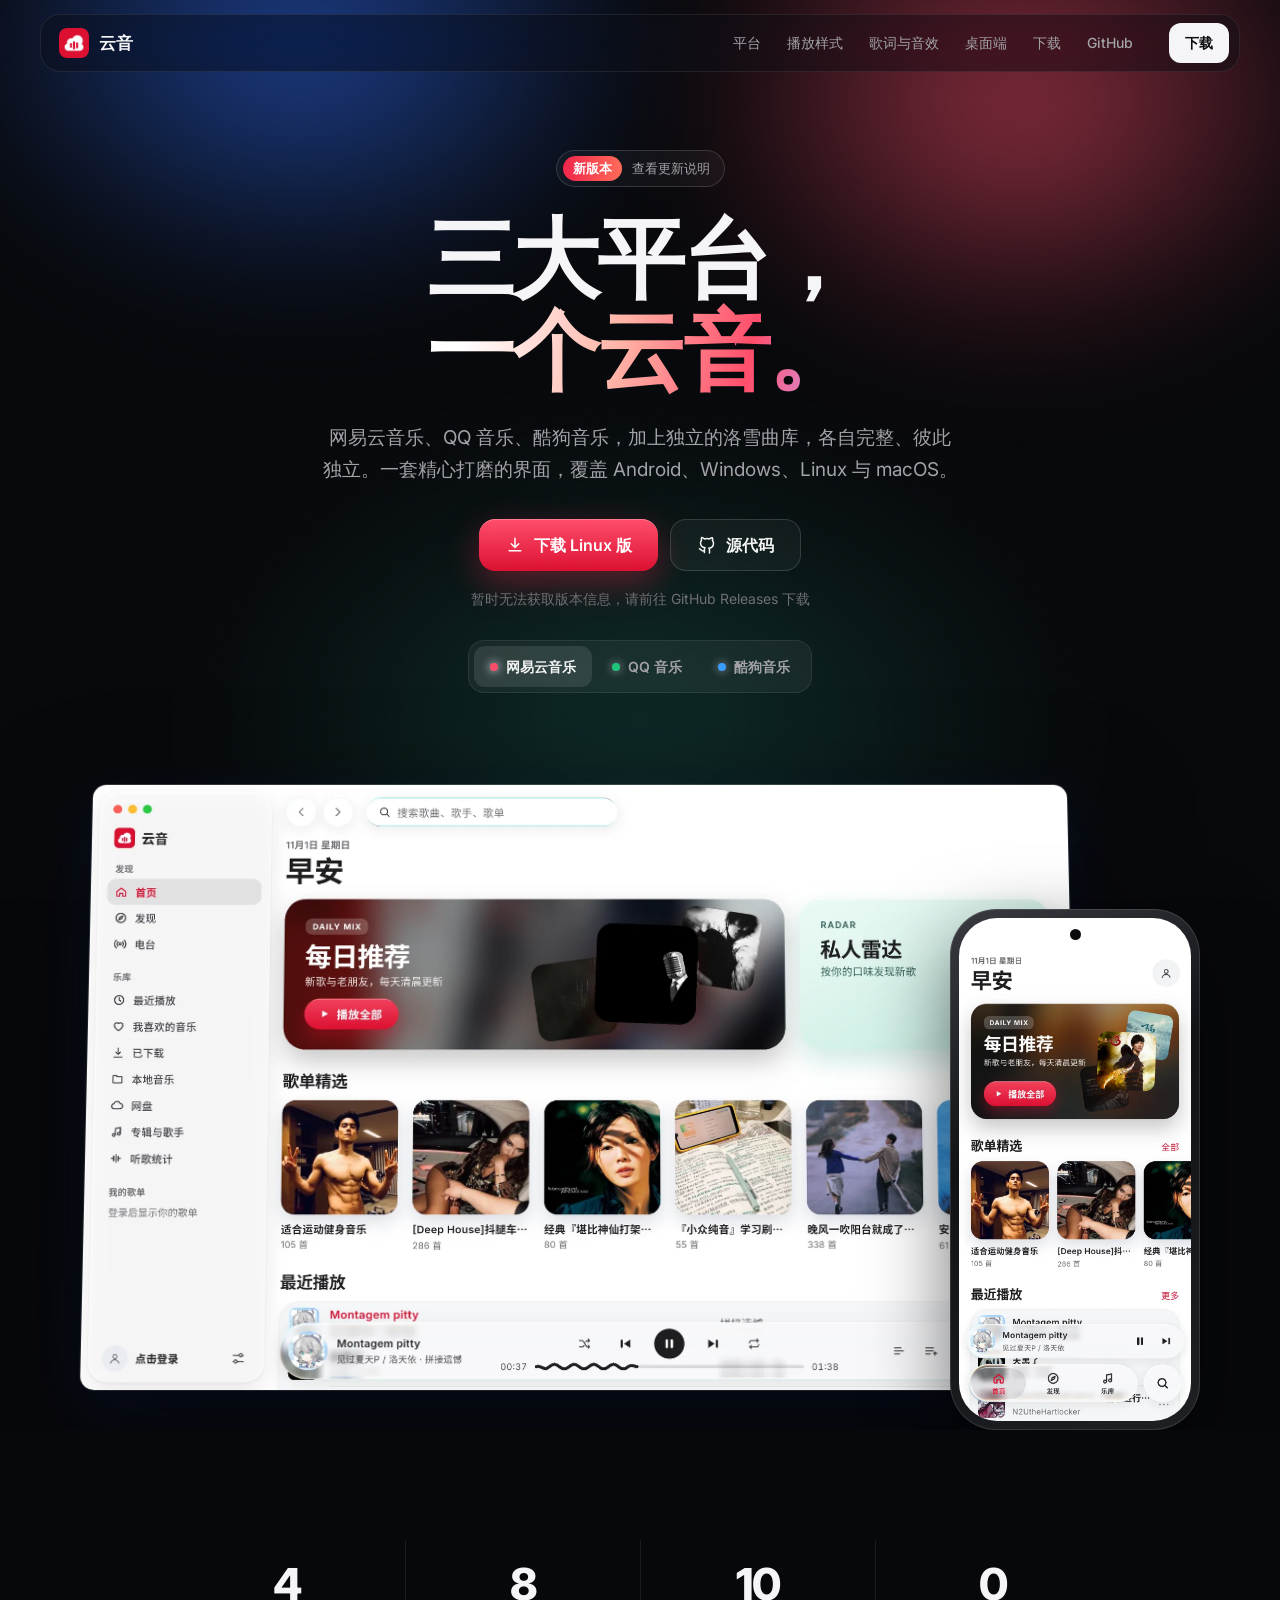
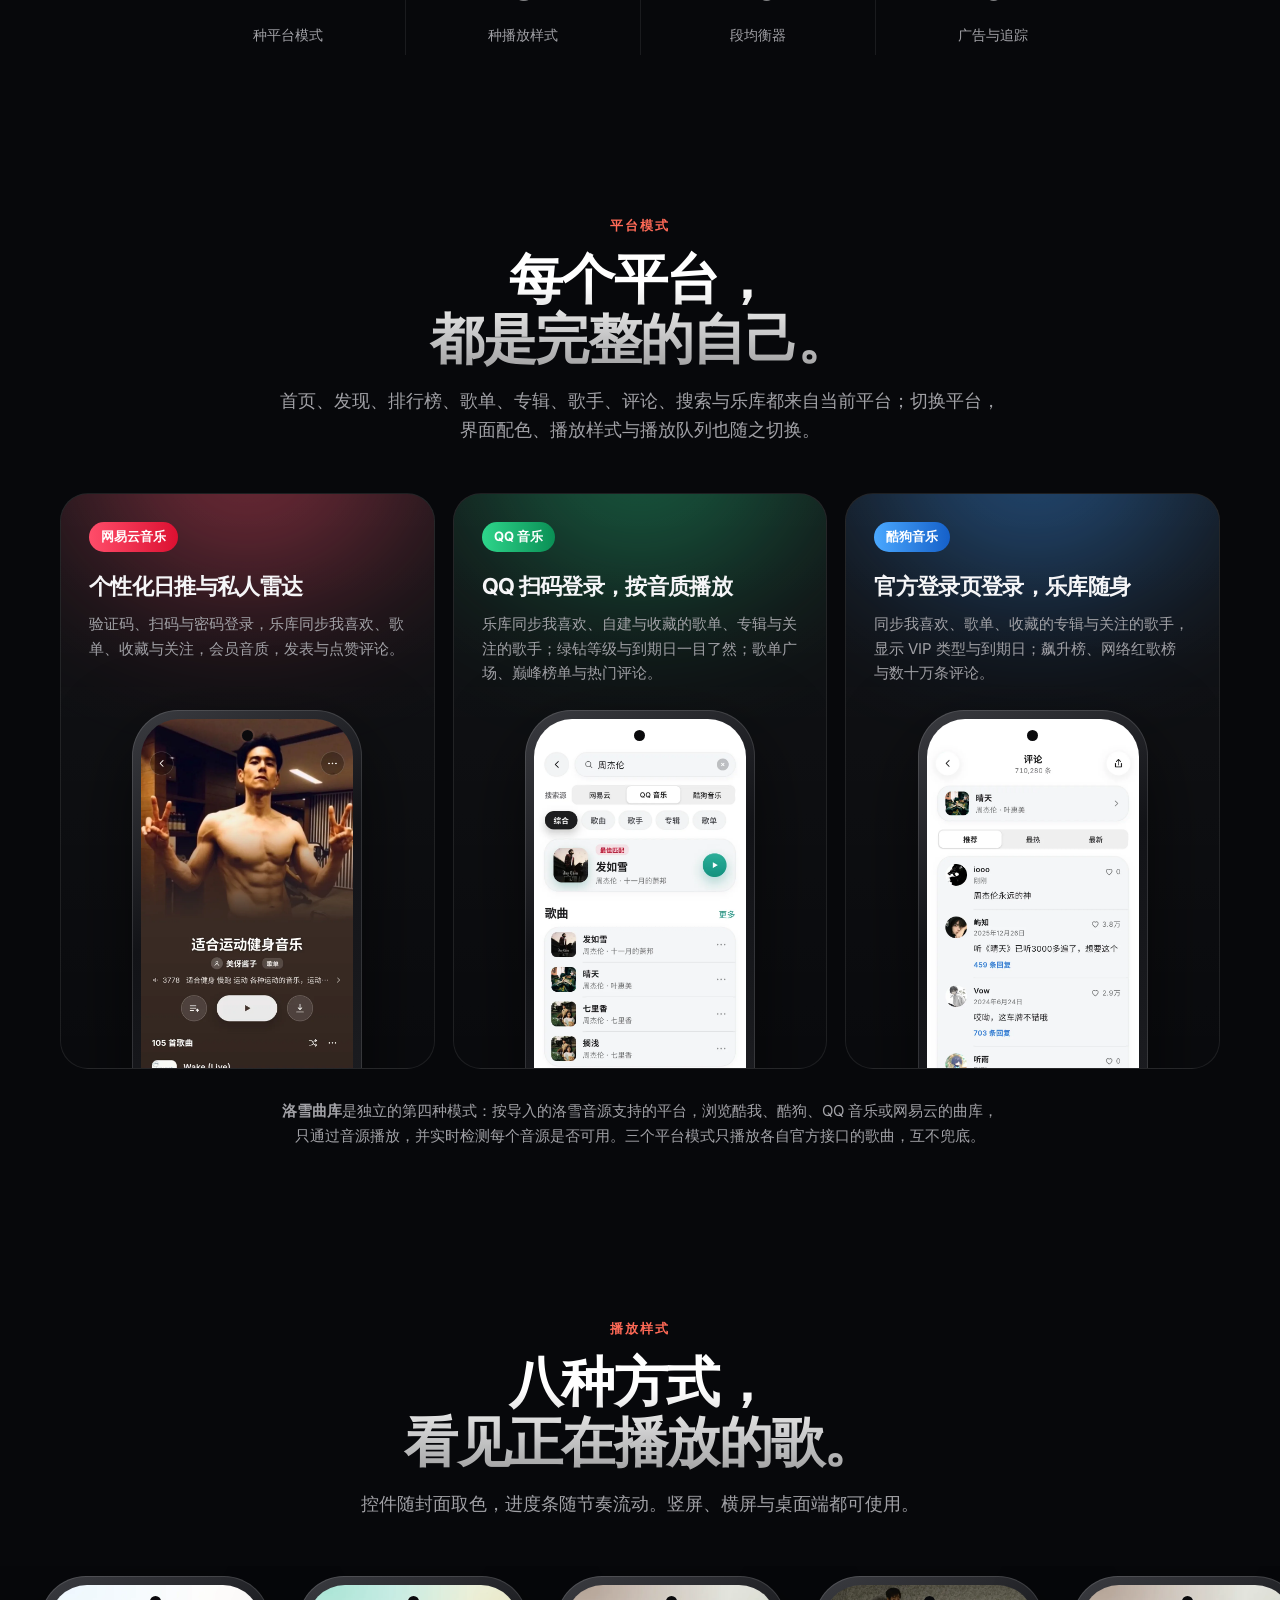
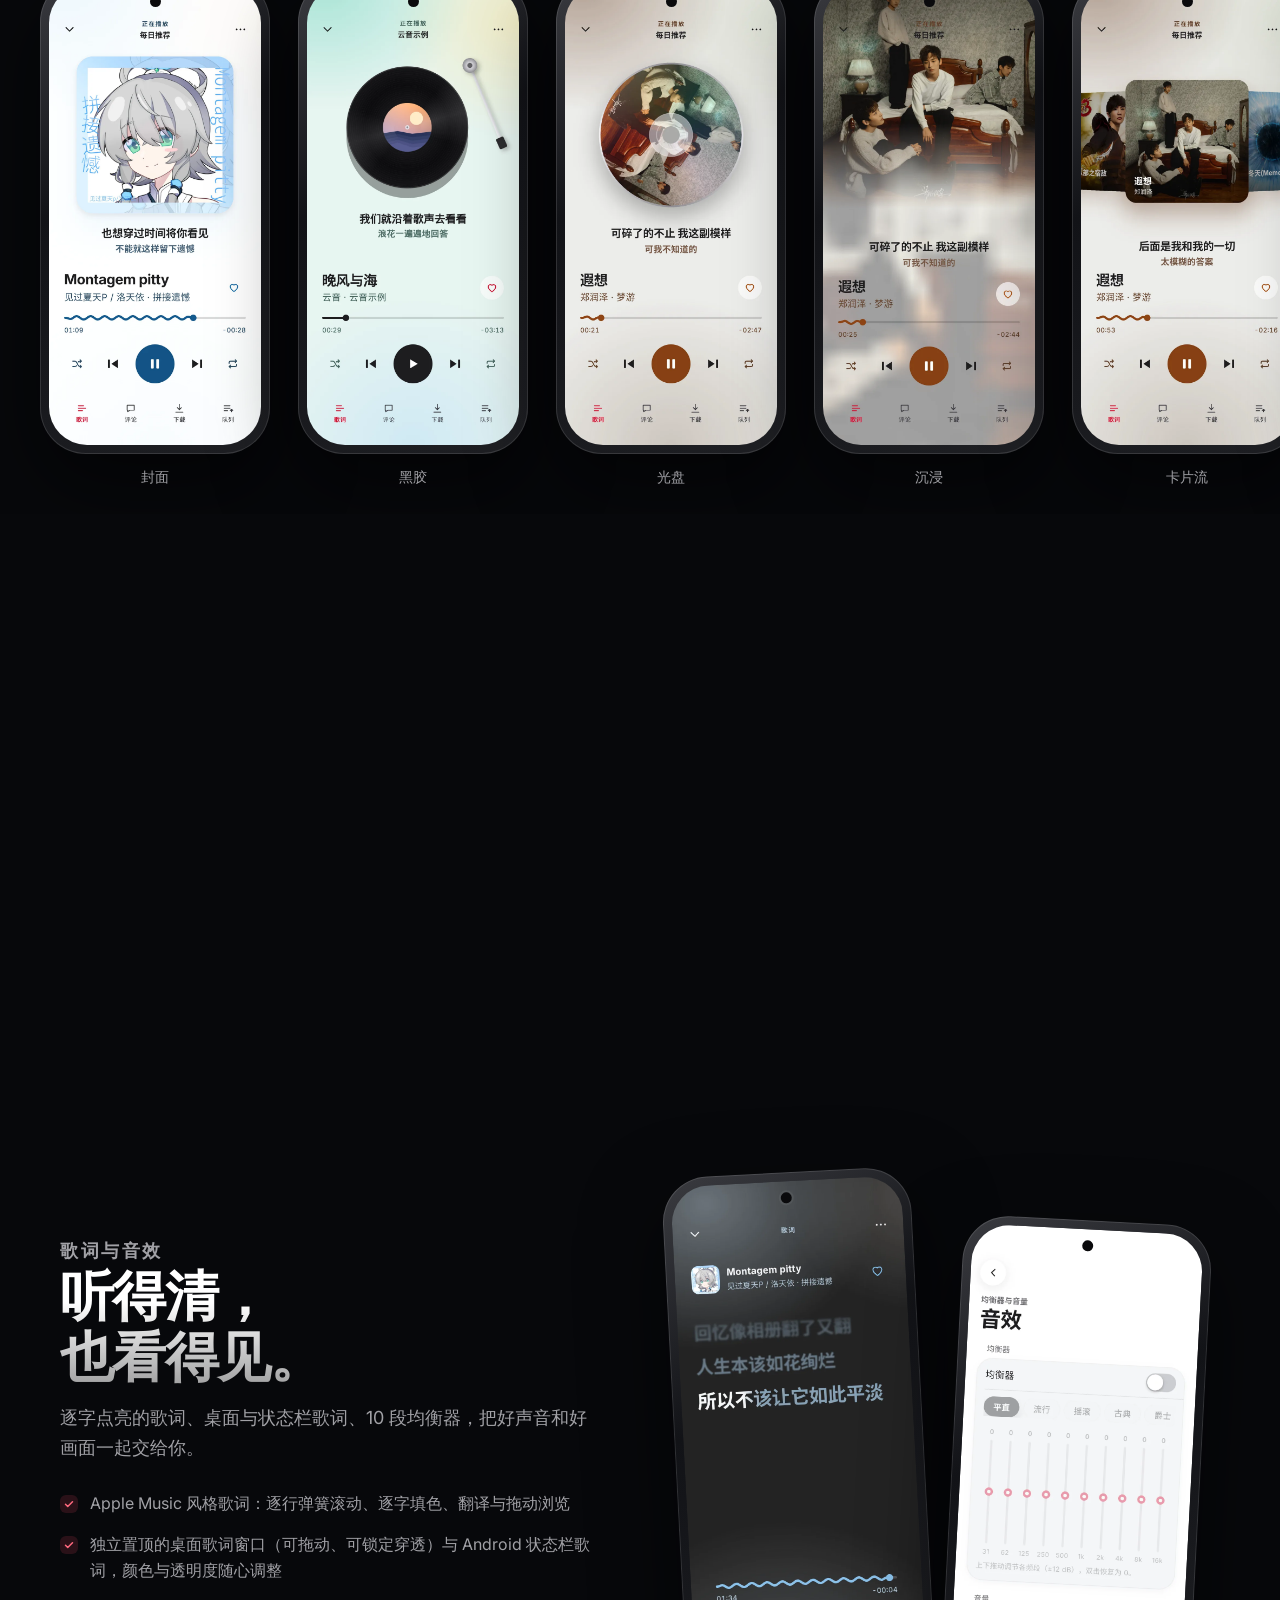
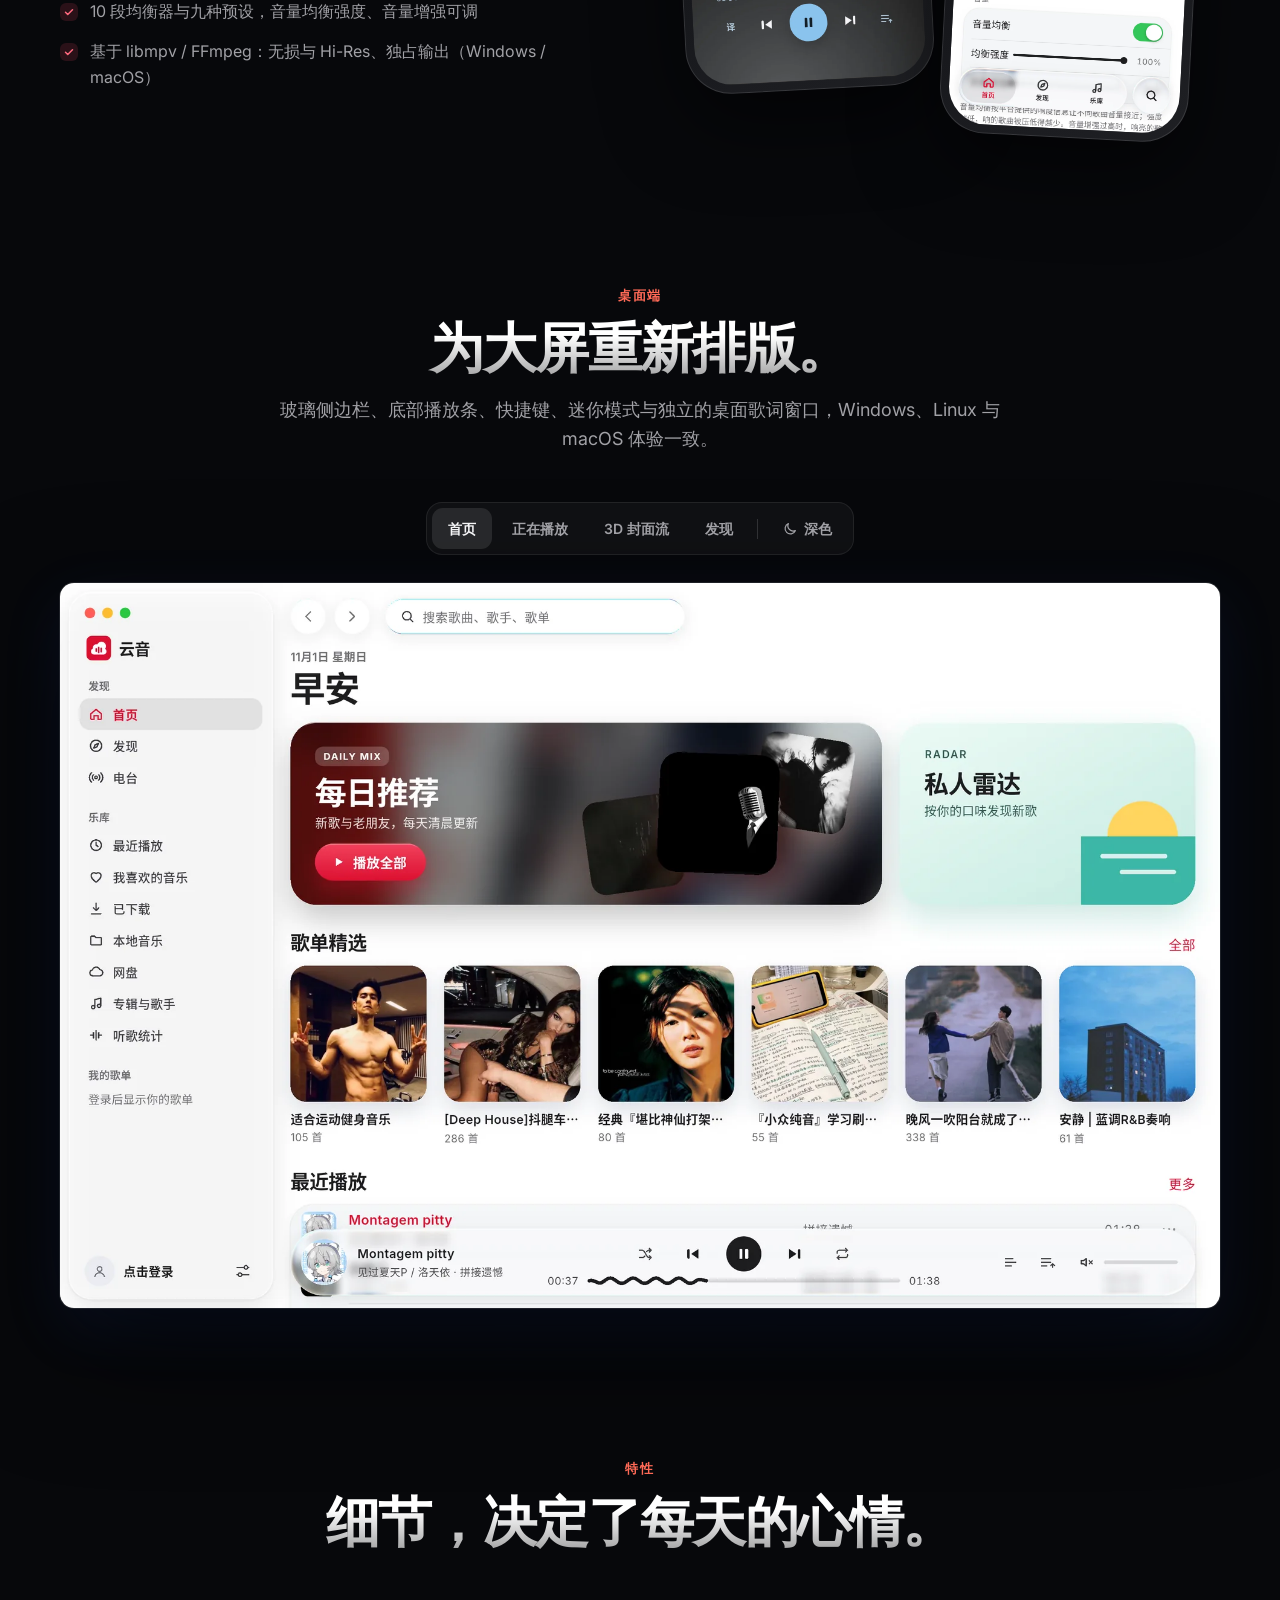
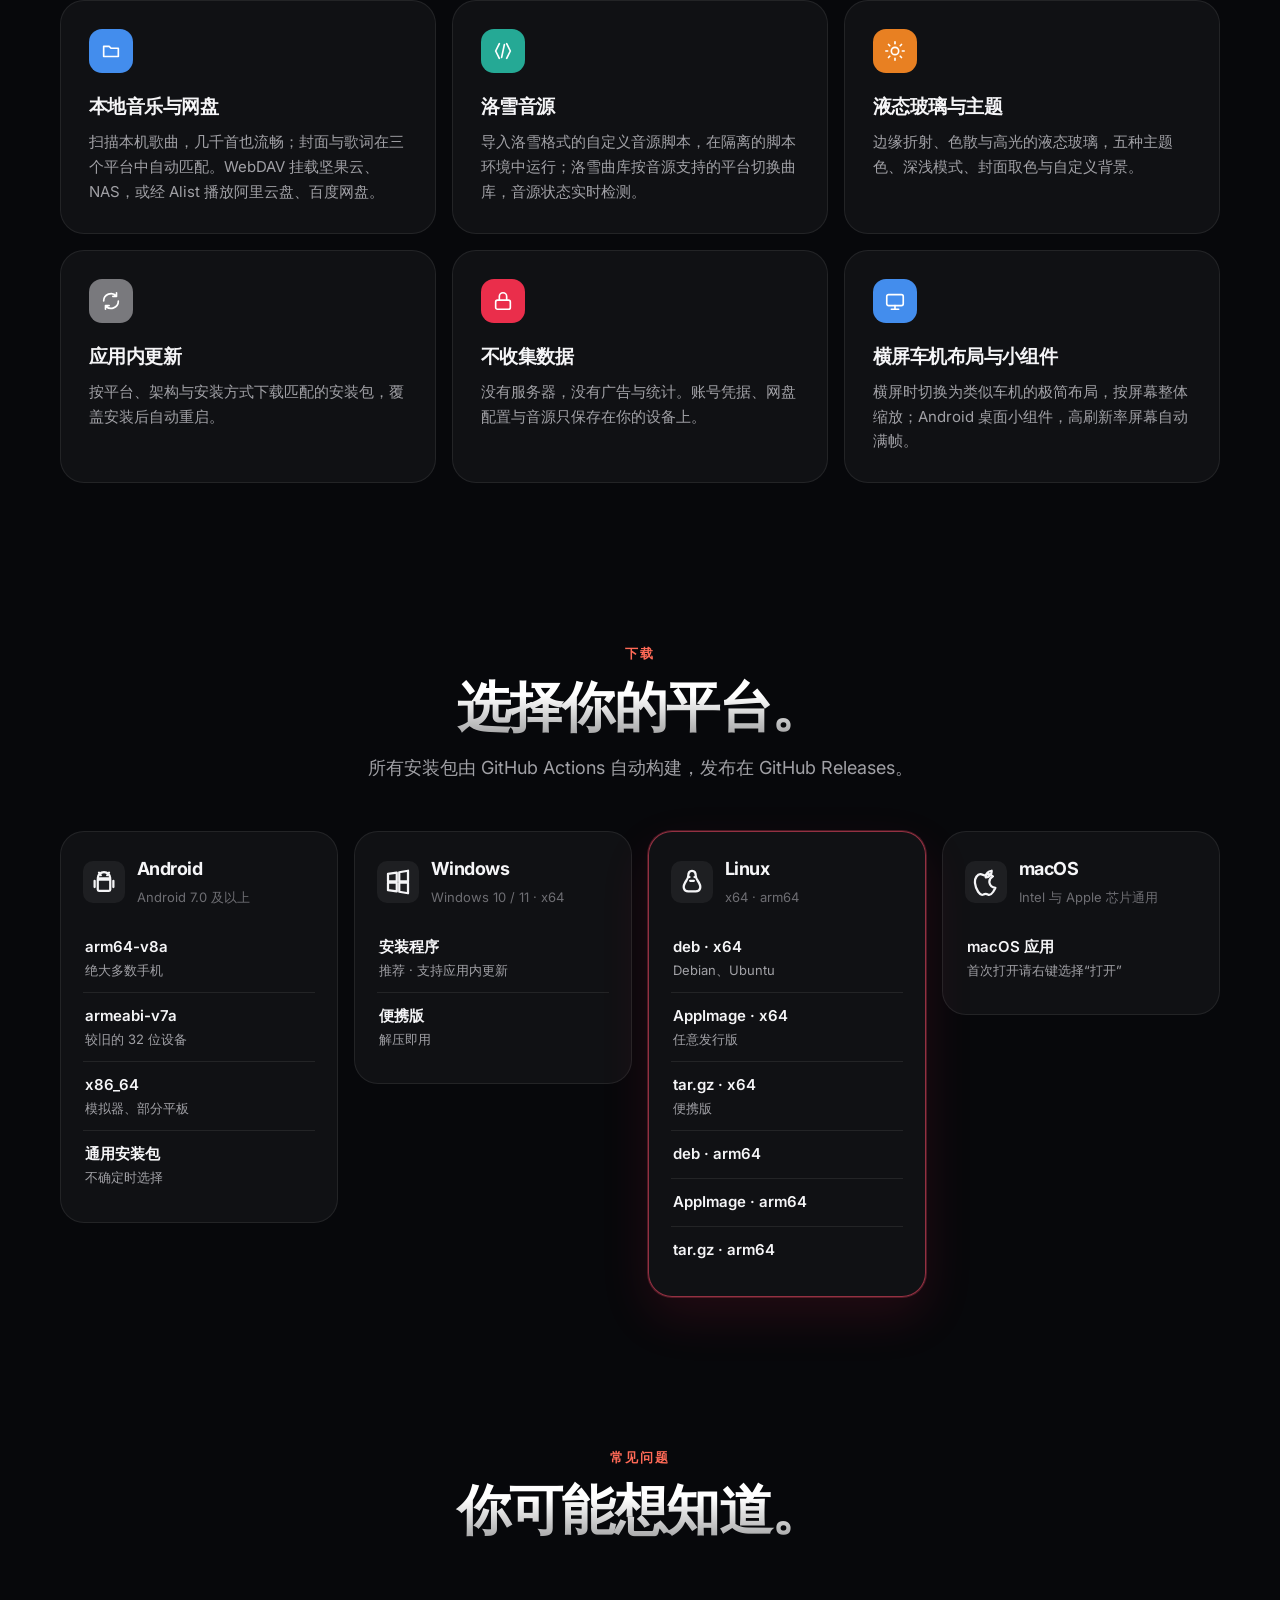
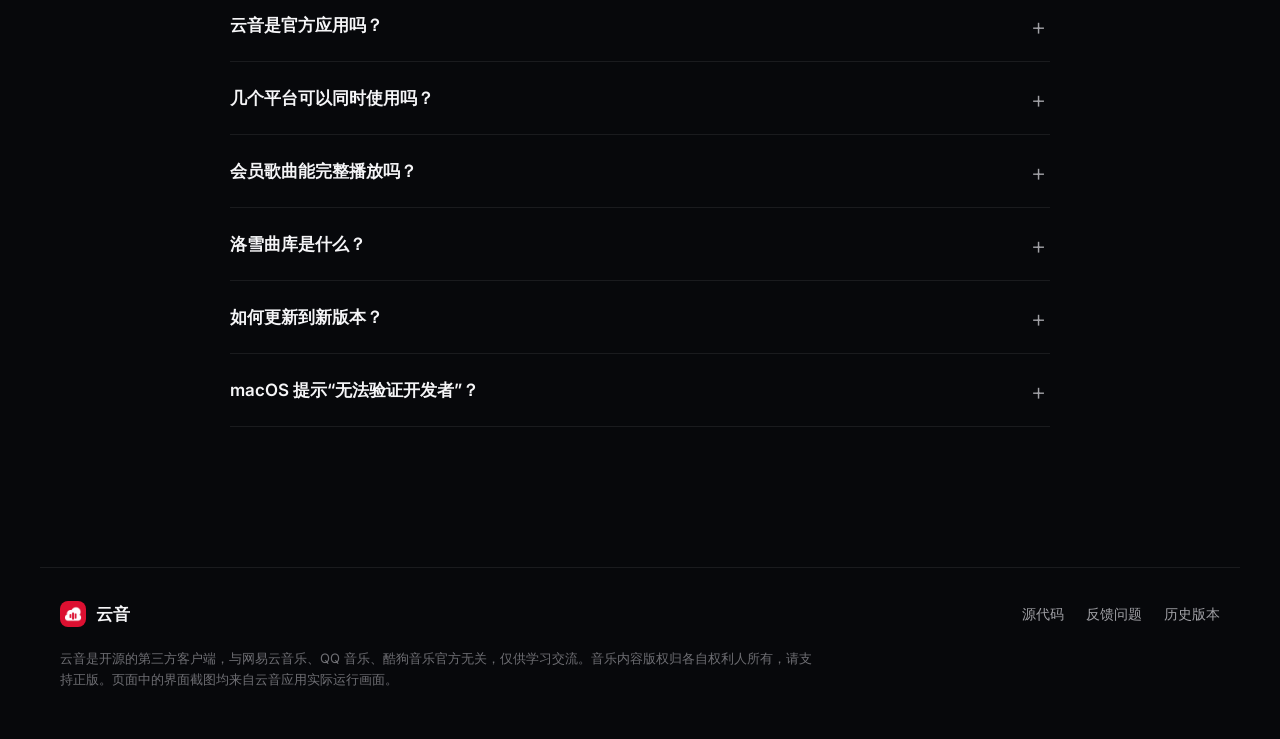
==== commit 5e104e96: "桌面歌词窗口随主窗口一起关闭、拖动时停下后再保存位置，新增桌面歌词集成测试（三大桌面系统）；播放页歌词预览在中文字体行高较大时不再溢出；修复截图模式切换到手机尺寸后立即打开播放页导致的错误截图，重新生" ====
--- a/website/index.html
+++ b/website/index.html
@@ -3,11 +3,11 @@
 <head>
   <meta charset="utf-8">
   <meta name="viewport" content="width=device-width, initial-scale=1">
-  <title>云音 — 三大平台，一个播放器</title>
-  <meta name="description" content="云音是一款开源的第三方音乐客户端：网易云音乐、QQ 音乐、酷狗音乐三种平台模式，八种播放样式，10 段均衡器、桌面歌词、本地音乐与网盘，支持 Android、Windows、Linux 与 macOS。">
+  <title>云音 — 四种平台模式，一个播放器</title>
+  <meta name="description" content="云音是一款开源的第三方音乐客户端：网易云音乐、QQ 音乐、酷狗音乐与洛雪曲库四种平台模式，八种播放样式，10 段均衡器、桌面歌词、本地音乐与网盘，支持 Android、Windows、Linux 与 macOS。">
   <meta name="theme-color" content="#07080B">
   <meta property="og:title" content="云音 YunYin">
-  <meta property="og:description" content="三大平台，一个播放器。开源、免费、无广告，支持 Android、Windows、Linux 与 macOS。">
+  <meta property="og:description" content="四种平台模式，一个播放器。开源、免费、无广告，支持 Android、Windows、Linux 与 macOS。">
   <meta property="og:image" content="shots/desktop-home.webp">
   <link rel="icon" href="icon.png">
   <link rel="preconnect" href="https://fonts.googleapis.com">
@@ -37,7 +37,7 @@
       <div class="hero-copy rise">
         <a class="pill" id="version-pill" href="https://github.com/Marginal-Z/YUNYIN/releases/latest" target="_blank" rel="noopener"><b>新版本</b><span>查看更新说明</span></a>
         <h1>三大平台，<br><span class="grad">一个云音。</span></h1>
-        <p class="lead">网易云音乐、QQ 音乐、酷狗音乐，各自完整、彼此独立。一套精心打磨的界面，覆盖 Android、Windows、Linux 与 macOS。</p>
+        <p class="lead">网易云音乐、QQ 音乐、酷狗音乐，加上独立的洛雪曲库，各自完整、彼此独立。一套精心打磨的界面，覆盖 Android、Windows、Linux 与 macOS。</p>
         <div class="cta">
           <a class="btn primary" id="primary-download" href="#download">
             <svg viewBox="0 0 24 24" aria-hidden="true"><path d="M12 4v11m0 0-4.5-4.5M12 15l4.5-4.5M5 19h14"/></svg>
@@ -67,7 +67,7 @@
     </section>
 
     <section class="strip" aria-label="概览">
-      <div><b>3</b><span>大平台模式</span></div>
+      <div><b>4</b><span>种平台模式</span></div>
       <div><b>8</b><span>种播放样式</span></div>
       <div><b>10</b><span>段均衡器</span></div>
       <div><b>0</b><span>广告与追踪</span></div>
@@ -78,14 +78,14 @@
       <div class="head reveal">
         <p class="kicker">平台模式</p>
         <h2>每个平台，<br>都是完整的自己。</h2>
-        <p>首页、发现、排行榜、歌单、专辑、歌手、评论与搜索都来自当前平台；切换平台，界面配色与播放样式也随之切换。</p>
+        <p>首页、发现、排行榜、歌单、专辑、歌手、评论、搜索与乐库都来自当前平台；切换平台，界面配色、播放样式与播放队列也随之切换。</p>
       </div>
       <div class="plats reveal">
         <article class="plat netease">
           <div class="plat-copy">
             <span class="badge">网易云音乐</span>
             <h3>个性化日推与私人雷达</h3>
-            <p>验证码、扫码与密码登录，同步歌单、喜欢的音乐与会员音质，发表与点赞评论。</p>
+            <p>验证码、扫码与密码登录，乐库同步我喜欢、歌单、收藏与关注，会员音质，发表与点赞评论。</p>
           </div>
           <figure class="phone small"><img src="shots/mobile-playlist.webp" alt="网易云模式歌单页" width="784" height="1700" loading="lazy"></figure>
         </article>
@@ -93,20 +93,20 @@
           <div class="plat-copy">
             <span class="badge">QQ 音乐</span>
             <h3>QQ 扫码登录，按音质播放</h3>
-            <p>歌单广场、巅峰榜单、新碟、专辑与歌手，热门 / 最新评论，绿钻会员信息一目了然。</p>
+            <p>乐库同步我喜欢、自建与收藏的歌单、专辑与关注的歌手；绿钻等级与到期日一目了然；歌单广场、巅峰榜单与热门评论。</p>
           </div>
           <figure class="phone small"><img src="shots/mobile-search-qq.webp" alt="QQ 音乐模式搜索" width="784" height="1700" loading="lazy"></figure>
         </article>
         <article class="plat kugou">
           <div class="plat-copy">
             <span class="badge">酷狗音乐</span>
-            <h3>官方登录页，一键登录</h3>
-            <p>酷狗歌单、飙升榜与网络红歌榜、专辑、歌手与数十万条评论，歌词来自酷狗曲库。</p>
+            <h3>官方登录页登录，乐库随身</h3>
+            <p>同步我喜欢、歌单、收藏的专辑与关注的歌手，显示 VIP 类型与到期日；飙升榜、网络红歌榜与数十万条评论。</p>
           </div>
           <figure class="phone small"><img src="shots/mobile-comments-kugou.webp" alt="酷狗模式评论" width="784" height="1700" loading="lazy"></figure>
         </article>
       </div>
-      <p class="note reveal">未登录、没有会员或只有试听时，可导入洛雪音源为三个平台兜底（可同时启用多个音源）。</p>
+      <p class="note reveal"><b>洛雪曲库</b>是独立的第四种模式：按导入的洛雪音源支持的平台，浏览酷我、酷狗、QQ 音乐或网易云的曲库，只通过音源播放，并实时检测每个音源是否可用。三个平台模式只播放各自官方接口的歌曲，互不兜底。</p>
     </section>
 
     <!-- 八种播放样式 -->
@@ -137,7 +137,7 @@
         <p>逐字点亮的歌词、桌面与状态栏歌词、10 段均衡器，把好声音和好画面一起交给你。</p>
         <ul class="ticks">
           <li>Apple Music 风格歌词：逐行弹簧滚动、逐字填色、翻译与拖动浏览</li>
-          <li>桌面歌词与 Android 状态栏歌词，颜色、透明度与位置随心调整</li>
+          <li>独立置顶的桌面歌词窗口（可拖动、可锁定穿透）与 Android 状态栏歌词，颜色与透明度随心调整</li>
           <li>10 段均衡器与九种预设，音量均衡强度、音量增强可调</li>
           <li>基于 libmpv / FFmpeg：无损与 Hi-Res、独占输出（Windows / macOS）</li>
         </ul>
@@ -153,13 +153,12 @@
       <div class="head reveal">
         <p class="kicker">桌面端</p>
         <h2>为大屏重新排版。</h2>
-        <p>玻璃侧边栏、底部播放条、快捷键、迷你模式与桌面歌词，Windows、Linux 与 macOS 体验一致。</p>
+        <p>玻璃侧边栏、底部播放条、快捷键、迷你模式与独立的桌面歌词窗口，Windows、Linux 与 macOS 体验一致。</p>
       </div>
       <div class="tabs reveal" role="tablist">
         <button role="tab" aria-selected="true" data-shot="desktop-home">首页</button>
         <button role="tab" aria-selected="false" data-shot="desktop-player">正在播放</button>
         <button role="tab" aria-selected="false" data-shot="desktop-player-coverFlow">3D 封面流</button>
-        <button role="tab" aria-selected="false" data-shot="desktop-home-wall">照片墙</button>
         <button role="tab" aria-selected="false" data-shot="desktop-discover">发现</button>
         <span class="sep"></span>
         <button class="mode" id="mode-toggle" aria-pressed="false" title="切换浅色 / 深色截图">
@@ -187,7 +186,7 @@
         <article>
           <i class="tile teal"><svg viewBox="0 0 24 24"><path d="M8 4l-4 8 4 8M16 4l4 8-4 8M13.5 5l-3 14"/></svg></i>
           <h3>洛雪音源</h3>
-          <p>导入洛雪格式的自定义音源脚本，在安全的脚本环境中运行，未登录或没有会员时为三个平台兜底。</p>
+          <p>导入洛雪格式的自定义音源脚本，在隔离的脚本环境中运行；洛雪曲库按音源支持的平台切换曲库，音源状态实时检测。</p>
         </article>
         <article>
           <i class="tile orange"><svg viewBox="0 0 24 24"><circle cx="12" cy="12" r="4"/><path d="M12 2v2M12 20v2M2 12h2M20 12h2M4.9 4.9l1.4 1.4M17.7 17.7l1.4 1.4M4.9 19.1l1.4-1.4M17.7 6.3l1.4-1.4"/></svg></i>
@@ -206,8 +205,8 @@
         </article>
         <article>
           <i class="tile blue"><svg viewBox="0 0 24 24"><rect x="3" y="5" width="18" height="12" rx="2"/><path d="M8 21h8M12 17v4"/></svg></i>
-          <h3>横屏与桌面小组件</h3>
-          <p>手机横屏布局与沉浸播放页，Android 桌面小组件，高刷新率屏幕自动满帧。</p>
+          <h3>横屏车机布局与小组件</h3>
+          <p>横屏时切换为类似车机的极简布局，按屏幕整体缩放；Android 桌面小组件，高刷新率屏幕自动满帧。</p>
         </article>
       </div>
     </section>
@@ -284,12 +283,16 @@
           <p>不是。云音是开源的第三方客户端，与网易公司、腾讯公司、酷狗音乐及其关联公司没有任何关联，不提供、不存储任何音乐内容。</p>
         </details>
         <details>
-          <summary>三个平台可以同时使用吗？</summary>
-          <p>可以随时在“个人中心 → 平台模式”中切换。每个平台的账号、歌单、搜索与界面样式彼此独立，切换后整套界面都换成该平台。</p>
+          <summary>几个平台可以同时使用吗？</summary>
+          <p>可以随时在“个人中心 → 平台模式”中切换网易云音乐、QQ 音乐、酷狗音乐与洛雪曲库。每个平台的账号、歌单、搜索、播放队列与界面样式彼此独立，切换后整套界面都换成该平台。</p>
         </details>
         <details>
           <summary>会员歌曲能完整播放吗？</summary>
-          <p>播放权限与你在各平台的账号一致；未登录、没有会员或只有试听时，可以在“设置 → 洛雪音源”中导入音源兜底。</p>
+          <p>播放权限与你在各平台的账号一致：未登录或没有会员时，会员歌曲只能播放平台提供的试听片段。云音不绕过平台的权限限制。</p>
+        </details>
+        <details>
+          <summary>洛雪曲库是什么？</summary>
+          <p>与洛雪音乐相同：曲库（搜索、排行榜、歌词）来自所选平台的公开接口，播放地址只通过你自行导入的洛雪音源获取。可以浏览的曲库由启用的音源声明支持的平台决定，在“设置 → 洛雪音源”中切换，并可查看每个音源当前是否可用。</p>
         </details>
         <details>
           <summary>如何更新到新版本？</summary>
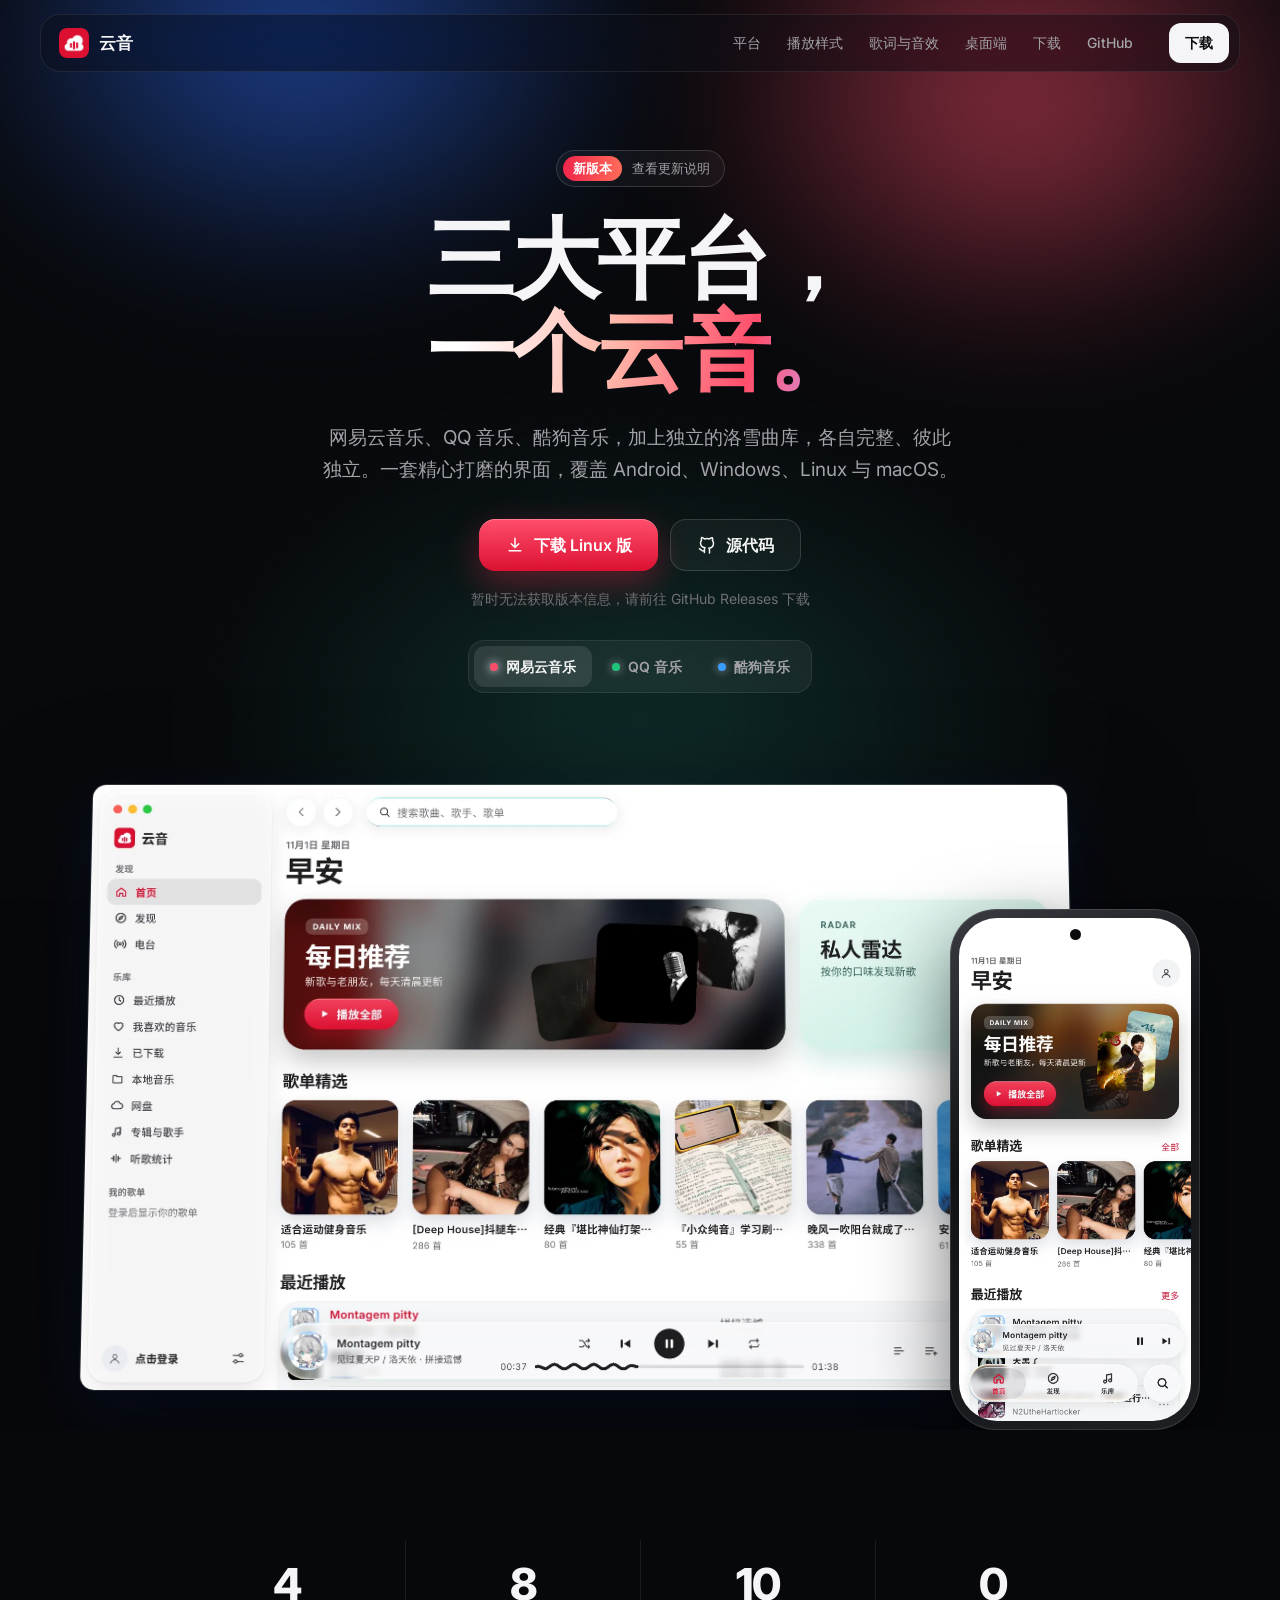
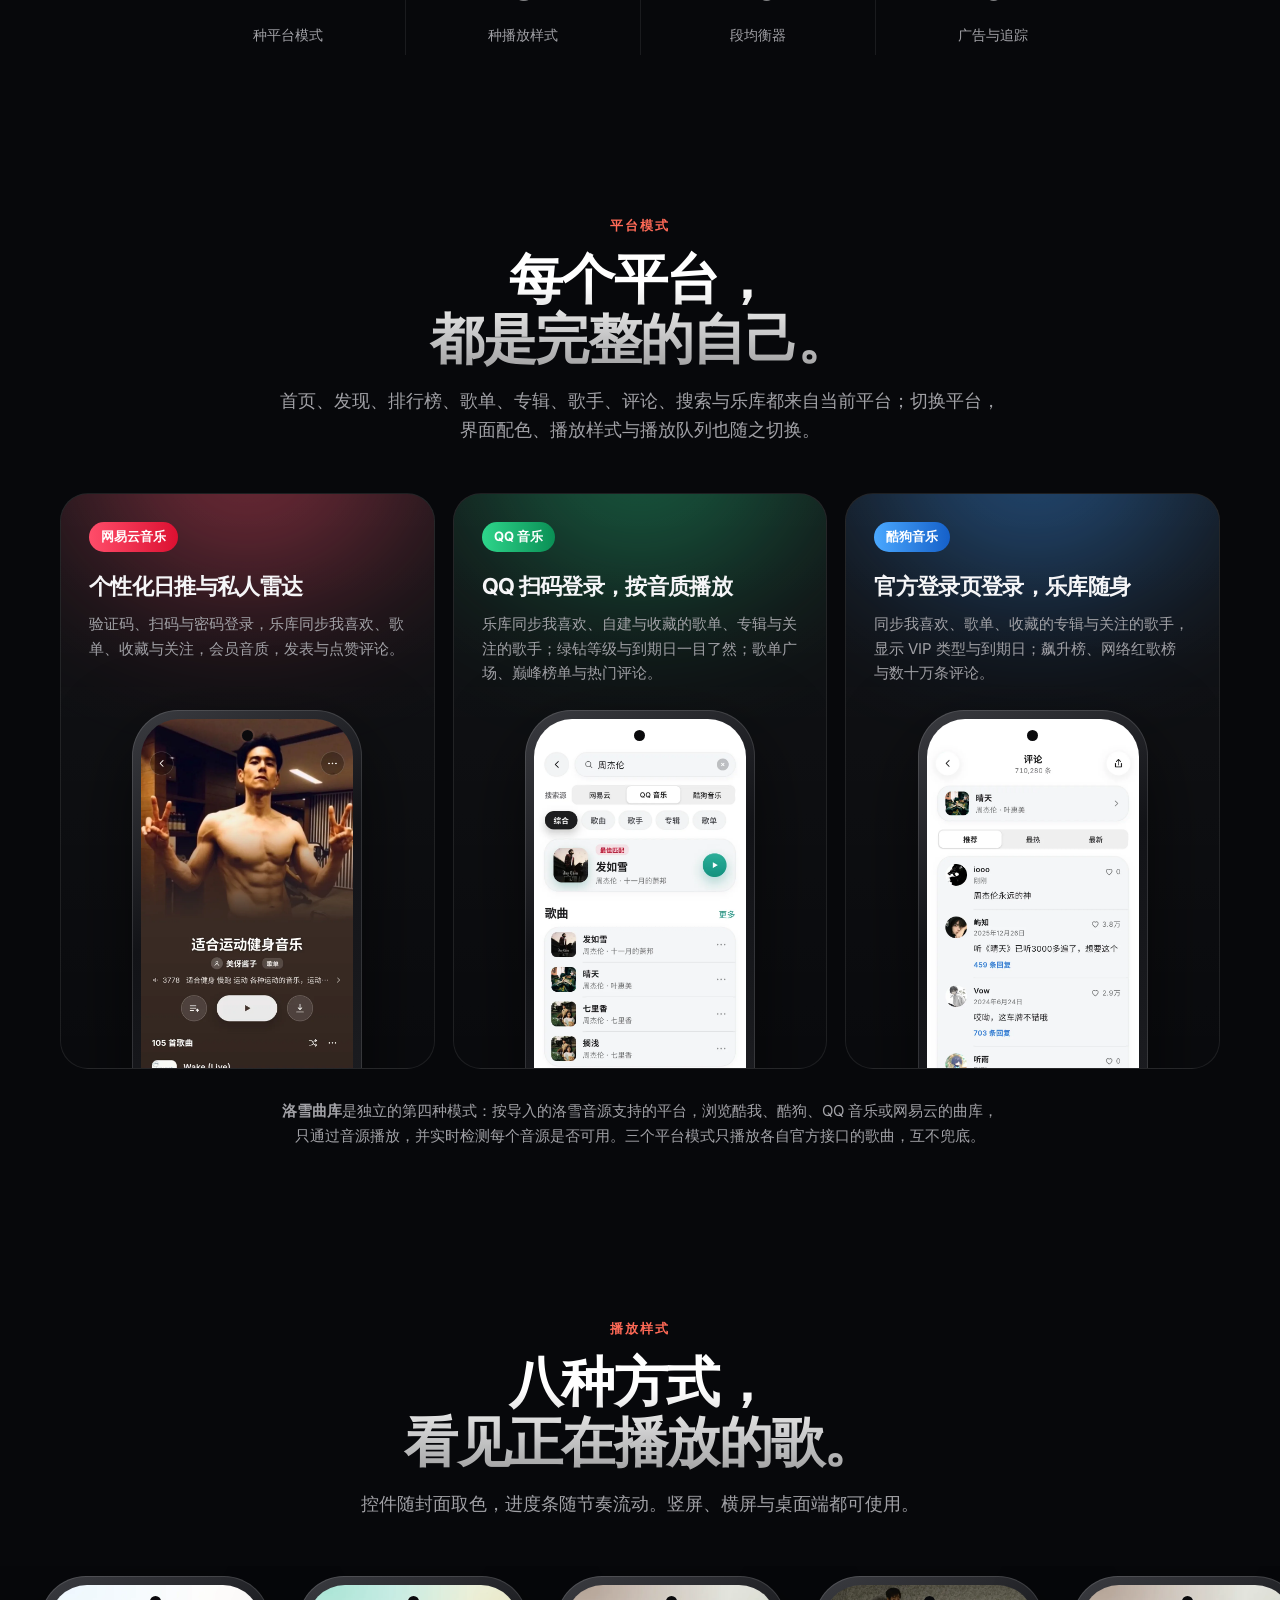
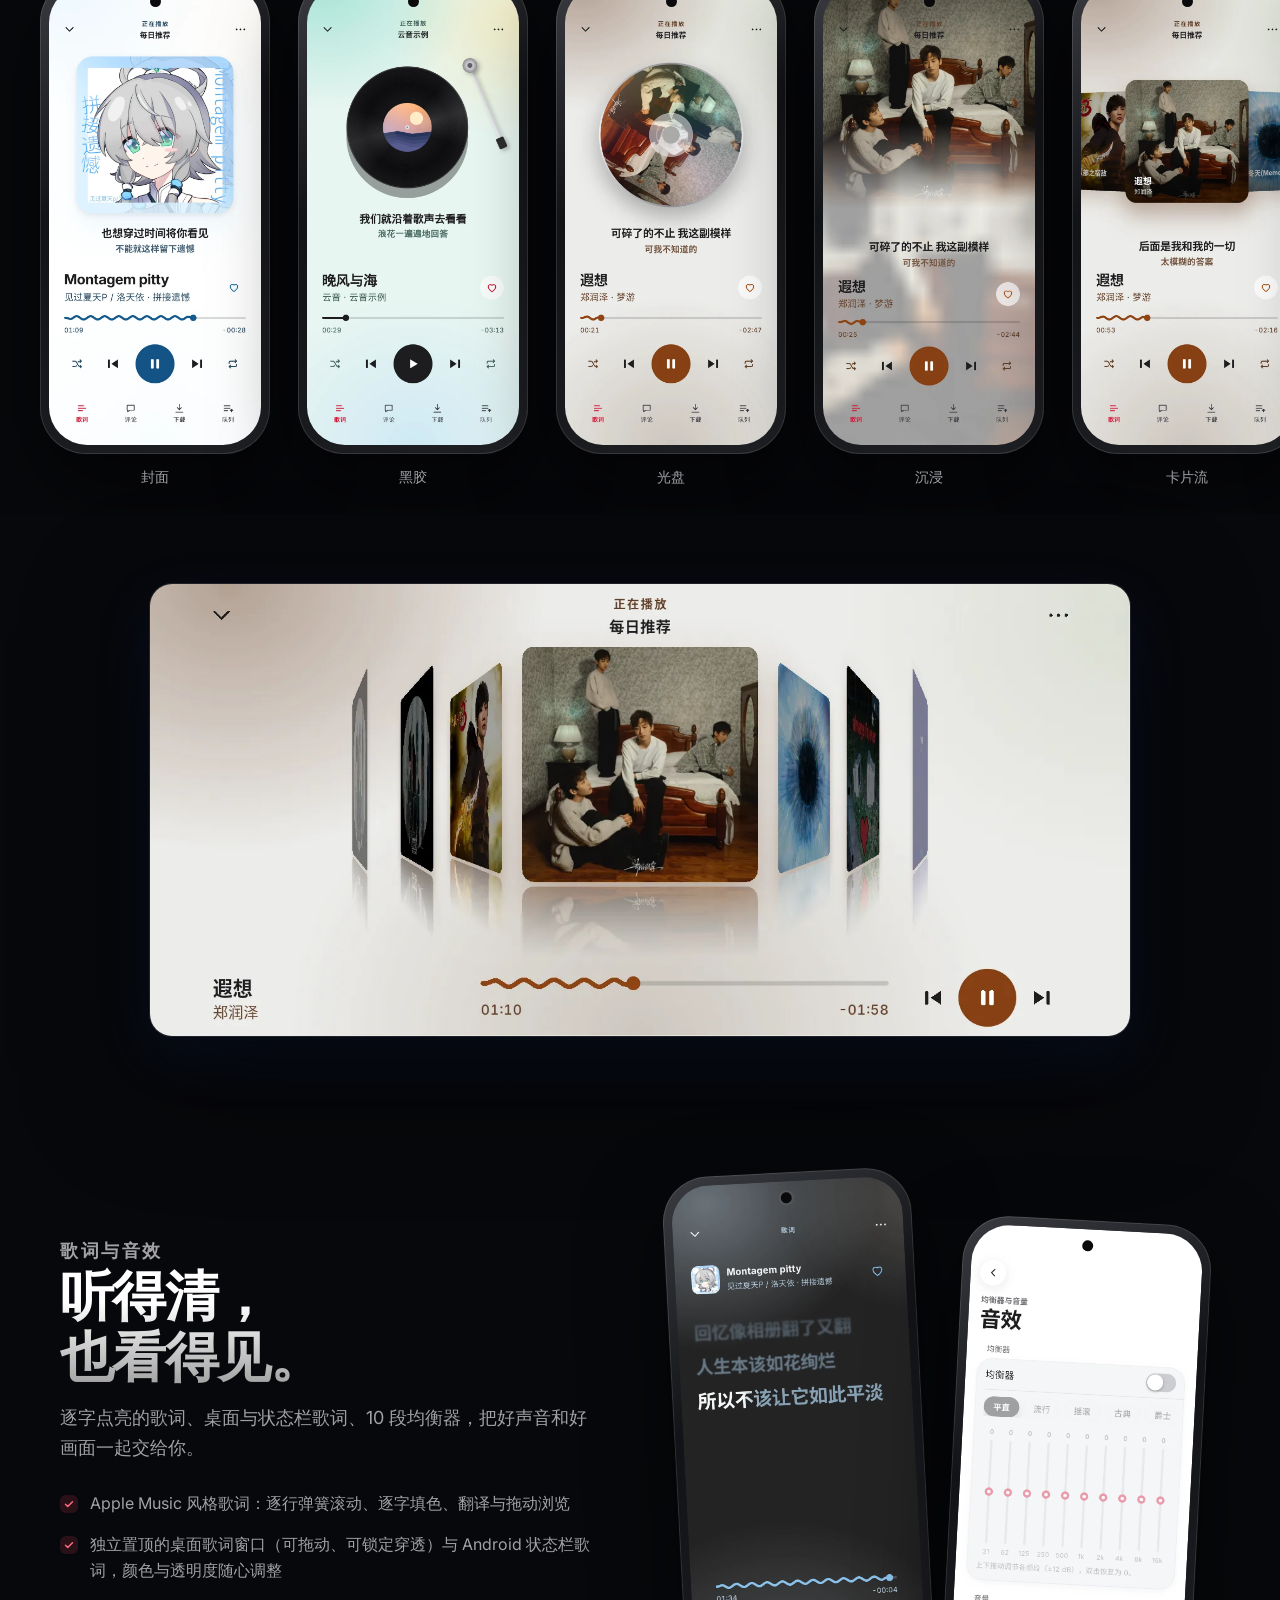
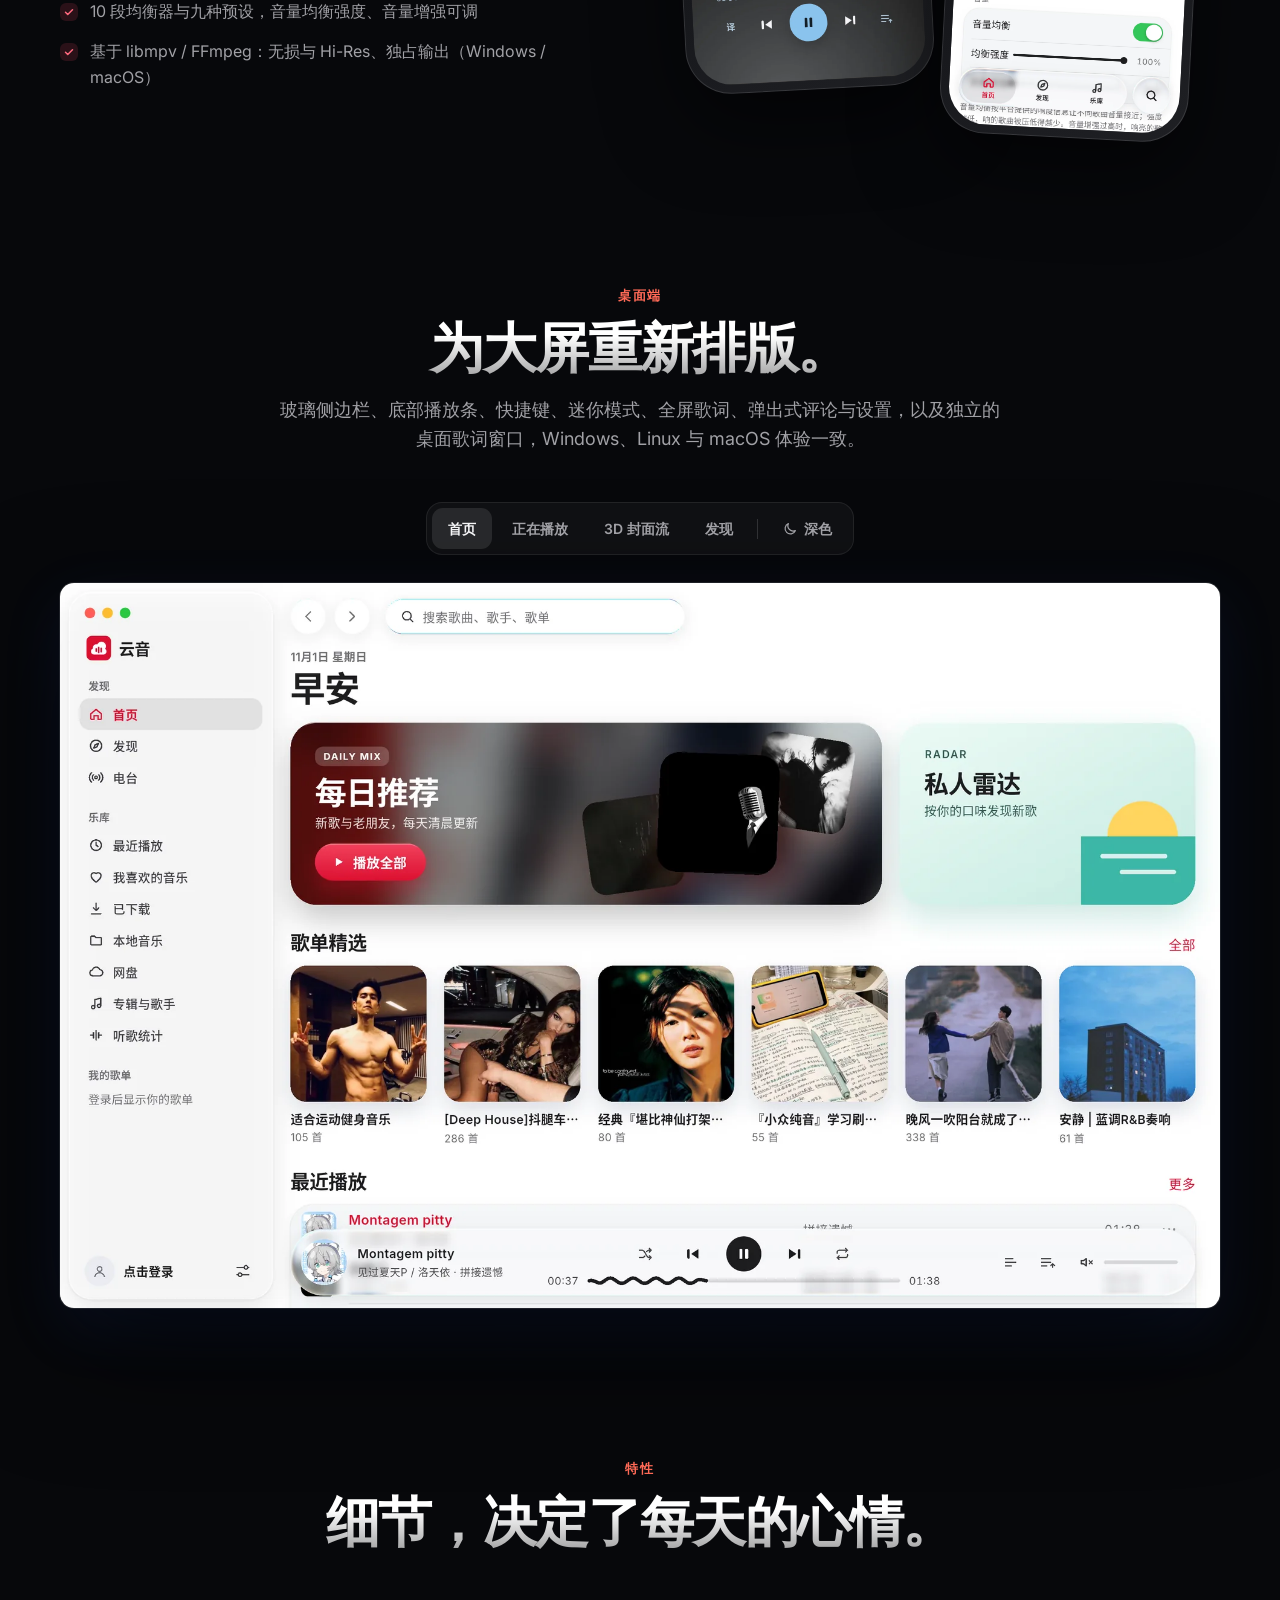
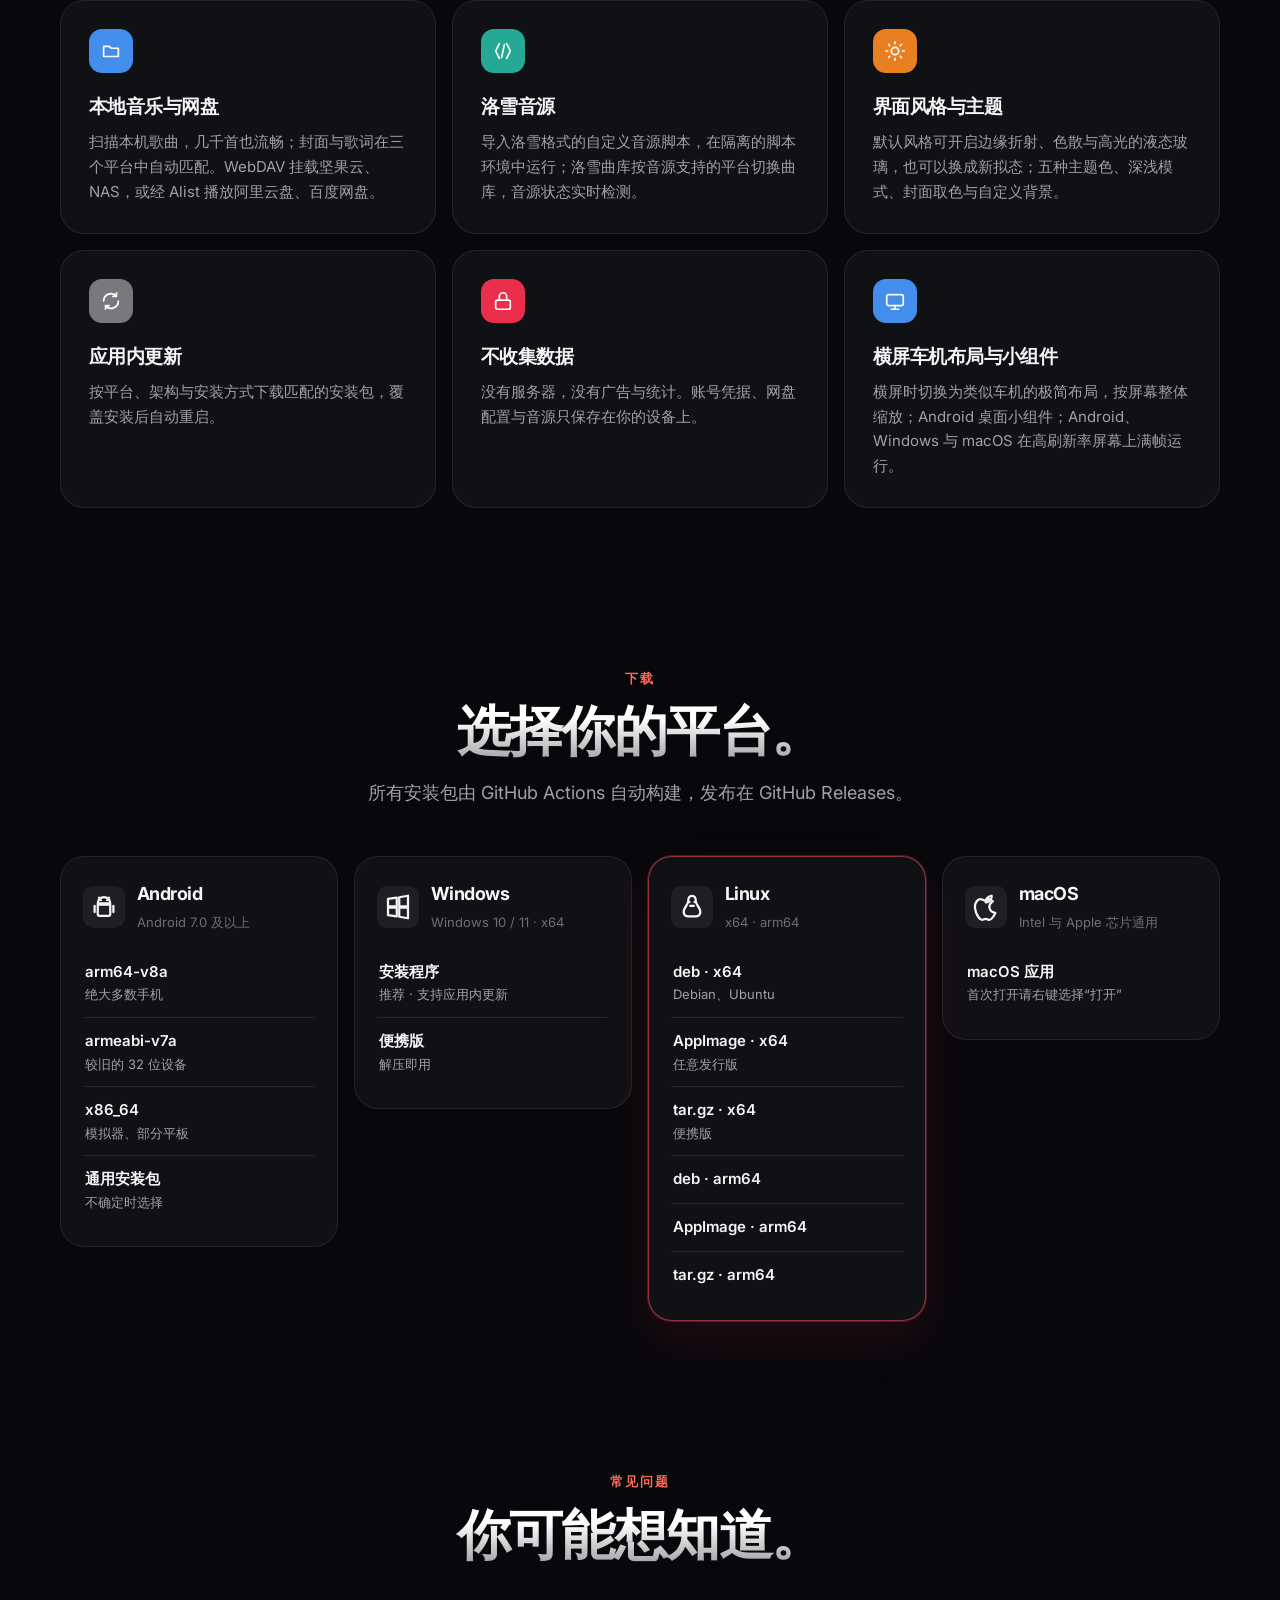
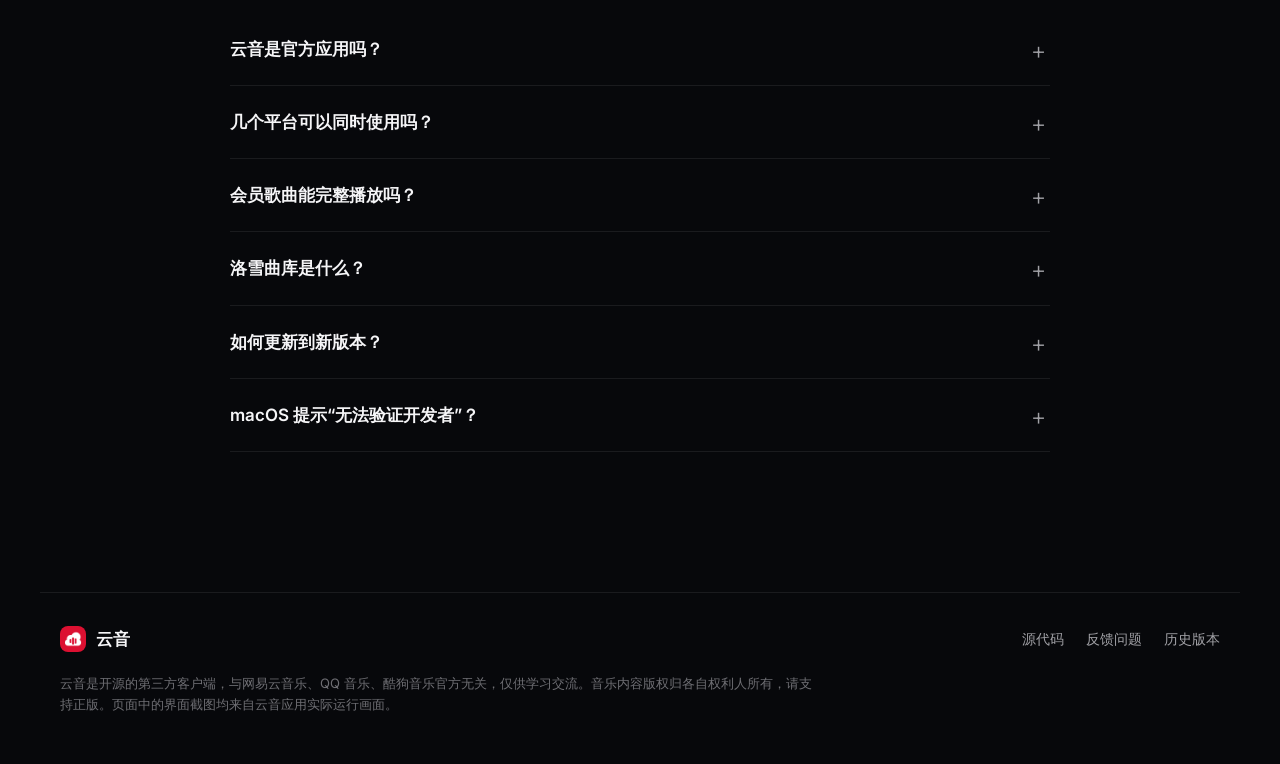
==== commit d5d27aef: "抗锯齿圆角遮罩先按矩形裁剪（修复每日推荐模糊背景溢出卡片），只含封面的卡片不再重复套遮罩；自述文件与官网更新 Co-Authored-By: Claude Opus 5.5 <noreply@anth" ====
--- a/website/index.html
+++ b/website/index.html
@@ -153,7 +153,7 @@
       <div class="head reveal">
         <p class="kicker">桌面端</p>
         <h2>为大屏重新排版。</h2>
-        <p>玻璃侧边栏、底部播放条、快捷键、迷你模式与独立的桌面歌词窗口，Windows、Linux 与 macOS 体验一致。</p>
+        <p>玻璃侧边栏、底部播放条、快捷键、迷你模式、全屏歌词、弹出式评论与设置，以及独立的桌面歌词窗口，Windows、Linux 与 macOS 体验一致。</p>
       </div>
       <div class="tabs reveal" role="tablist">
         <button role="tab" aria-selected="true" data-shot="desktop-home">首页</button>
@@ -190,8 +190,8 @@
         </article>
         <article>
           <i class="tile orange"><svg viewBox="0 0 24 24"><circle cx="12" cy="12" r="4"/><path d="M12 2v2M12 20v2M2 12h2M20 12h2M4.9 4.9l1.4 1.4M17.7 17.7l1.4 1.4M4.9 19.1l1.4-1.4M17.7 6.3l1.4-1.4"/></svg></i>
-          <h3>液态玻璃与主题</h3>
-          <p>边缘折射、色散与高光的液态玻璃，五种主题色、深浅模式、封面取色与自定义背景。</p>
+          <h3>界面风格与主题</h3>
+          <p>默认风格可开启边缘折射、色散与高光的液态玻璃，也可以换成新拟态；五种主题色、深浅模式、封面取色与自定义背景。</p>
         </article>
         <article>
           <i class="tile graphite"><svg viewBox="0 0 24 24"><path d="M4 12a8 8 0 0 1 14-5.3M20 12a8 8 0 0 1-14 5.3M18 3v4h-4M6 21v-4h4"/></svg></i>
@@ -206,7 +206,7 @@
         <article>
           <i class="tile blue"><svg viewBox="0 0 24 24"><rect x="3" y="5" width="18" height="12" rx="2"/><path d="M8 21h8M12 17v4"/></svg></i>
           <h3>横屏车机布局与小组件</h3>
-          <p>横屏时切换为类似车机的极简布局，按屏幕整体缩放；Android 桌面小组件，高刷新率屏幕自动满帧。</p>
+          <p>横屏时切换为类似车机的极简布局，按屏幕整体缩放；Android 桌面小组件；Android、Windows 与 macOS 在高刷新率屏幕上满帧运行。</p>
         </article>
       </div>
     </section>
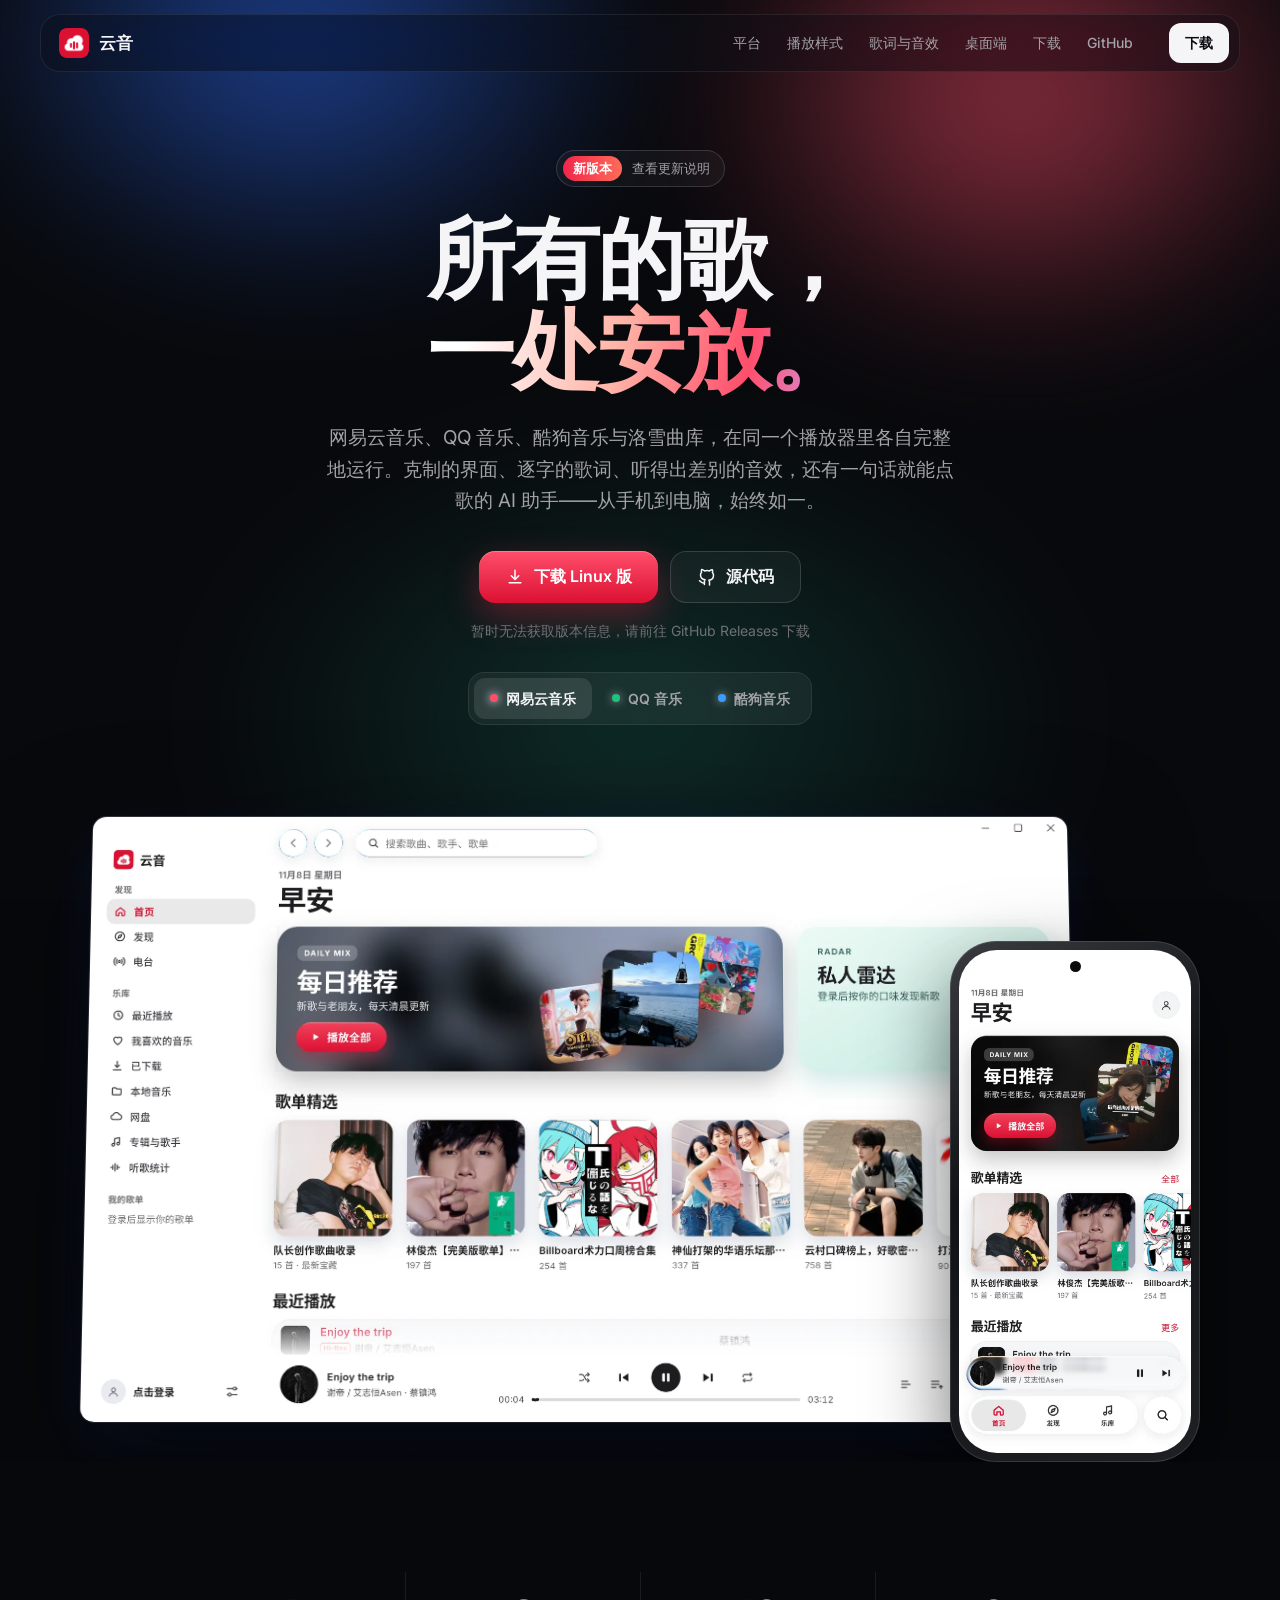
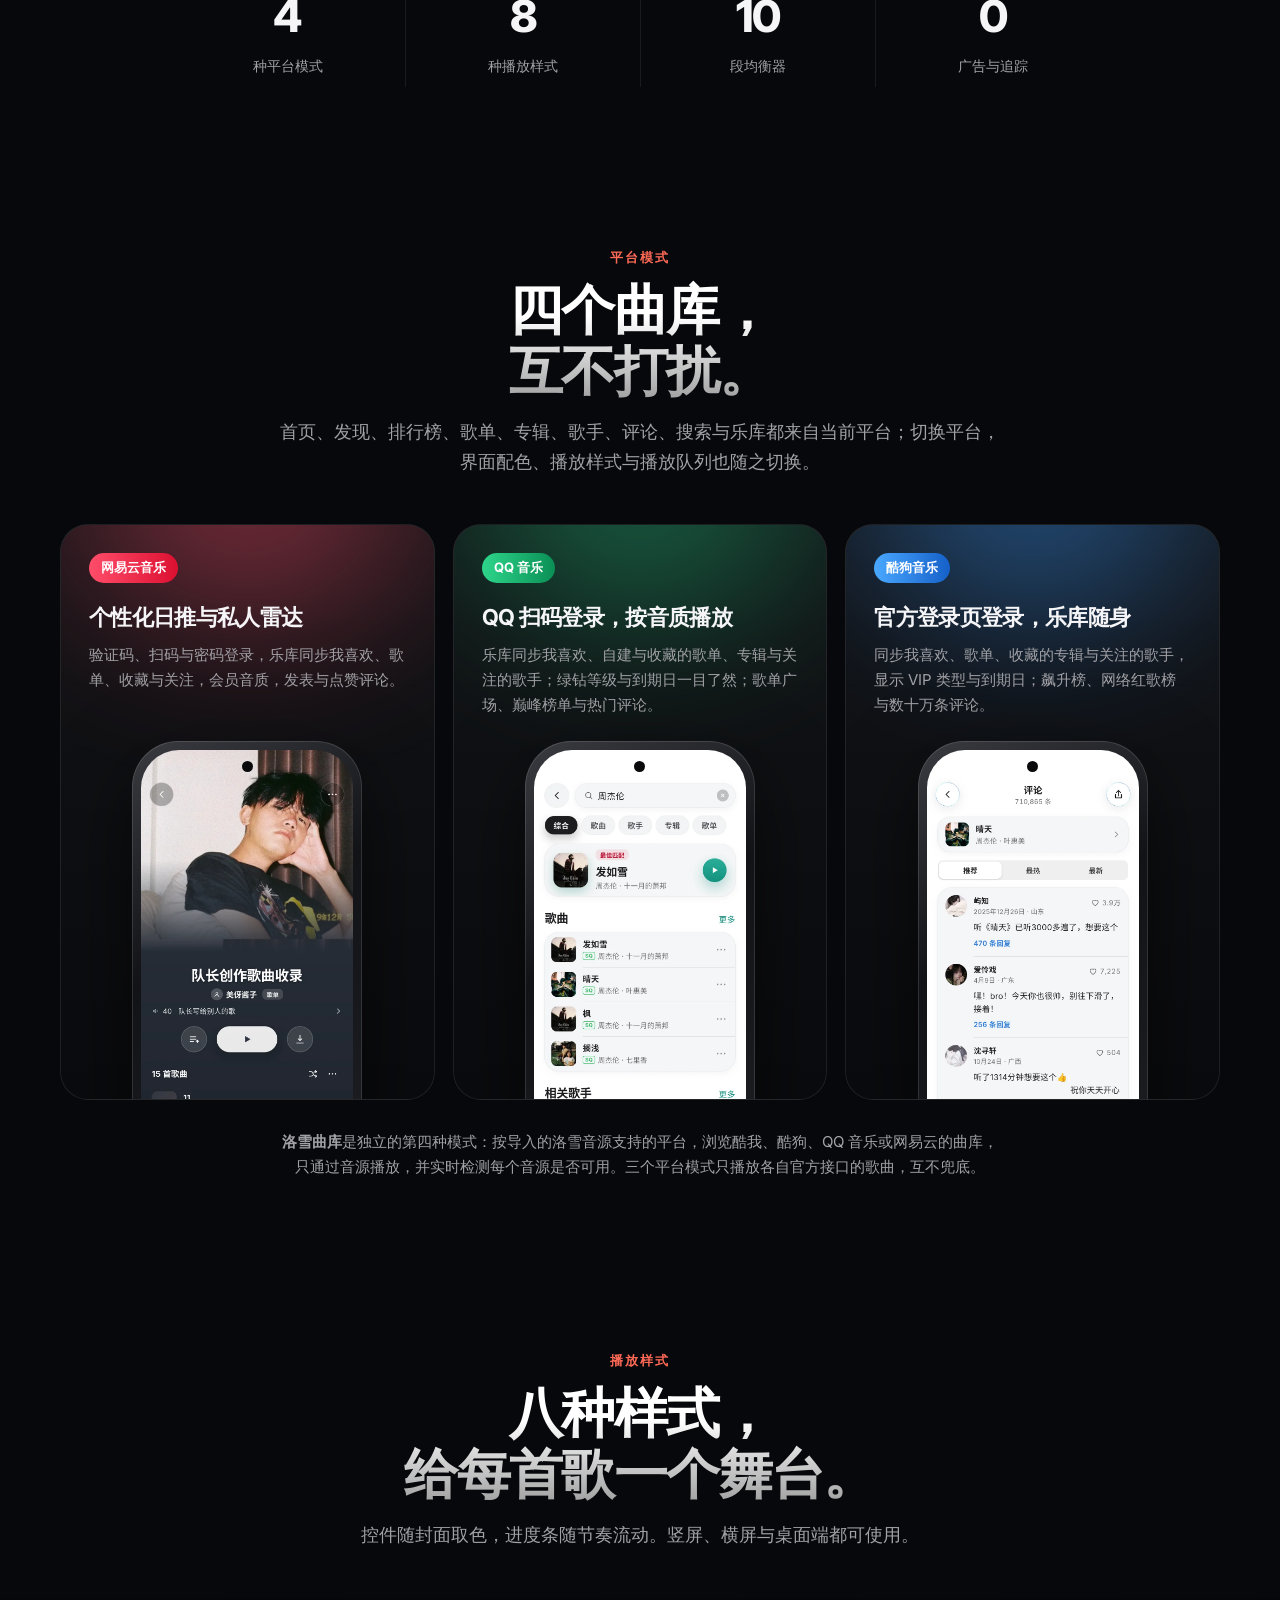
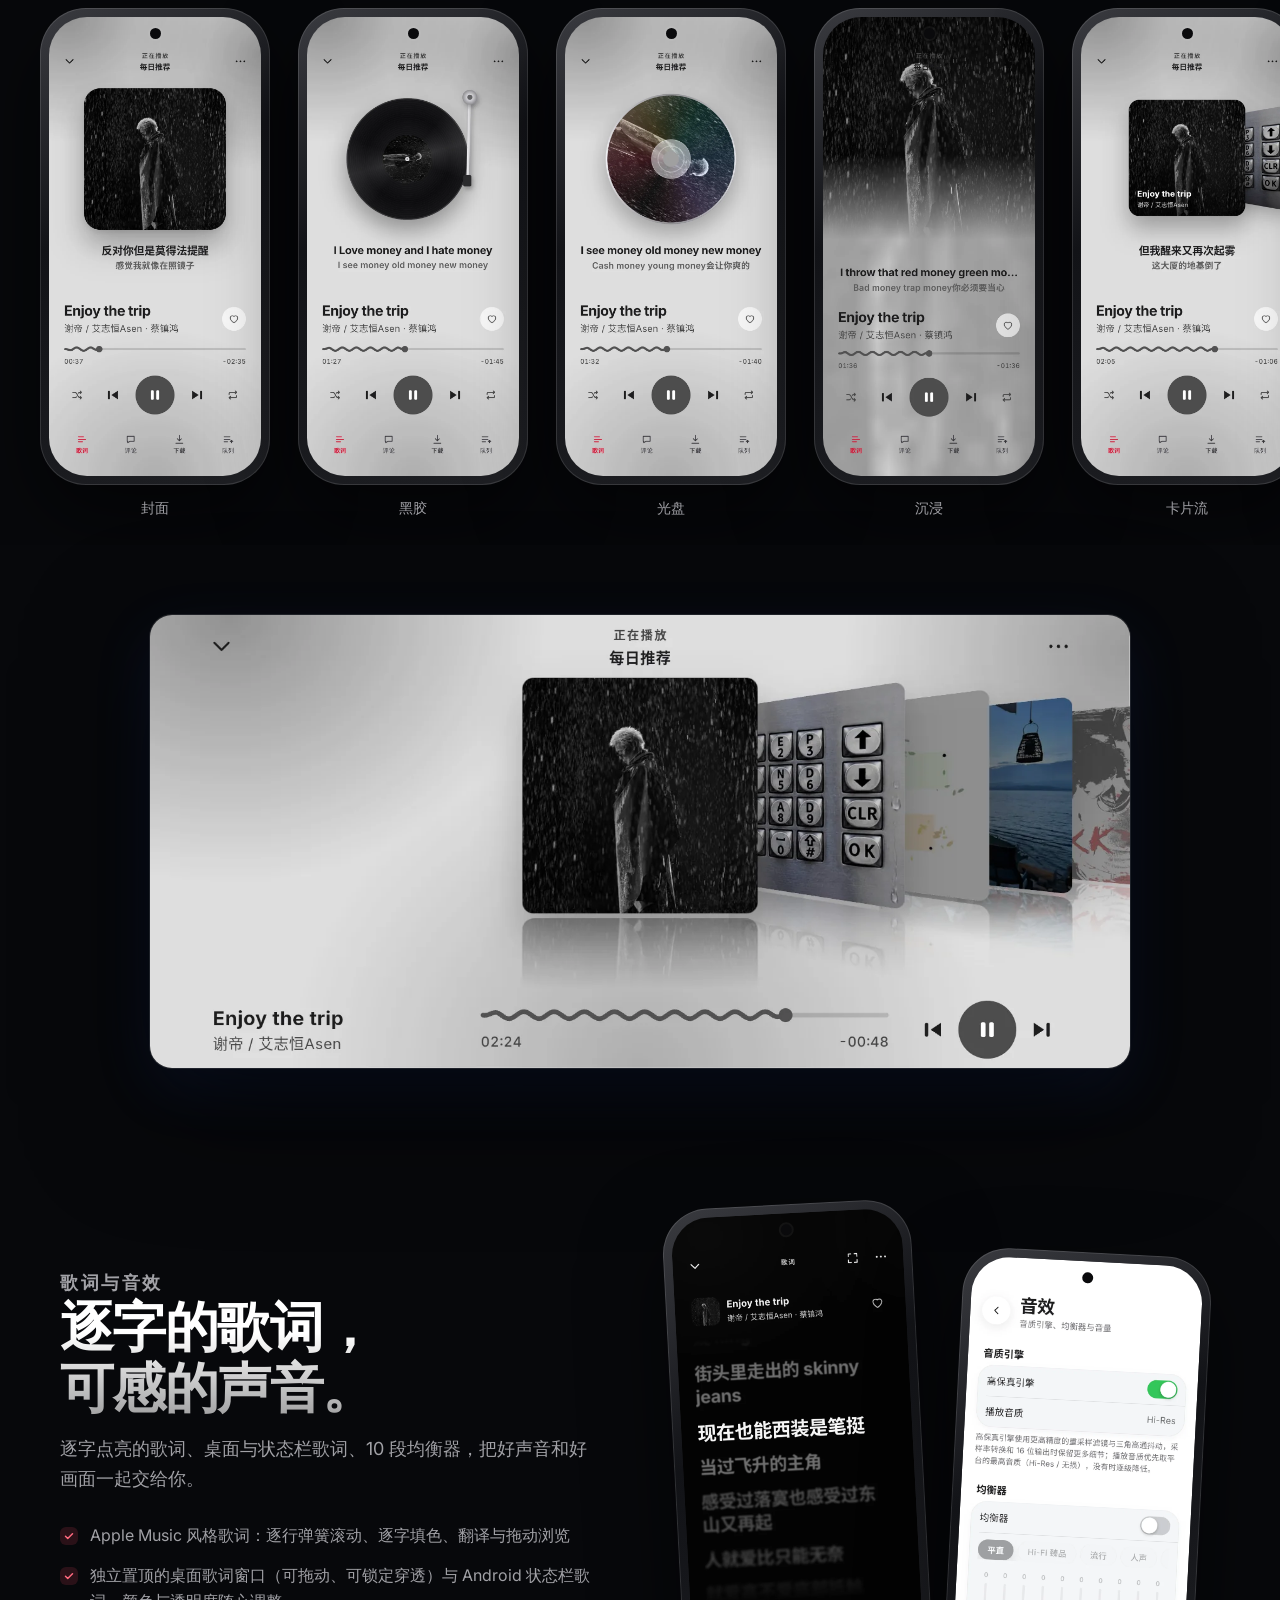
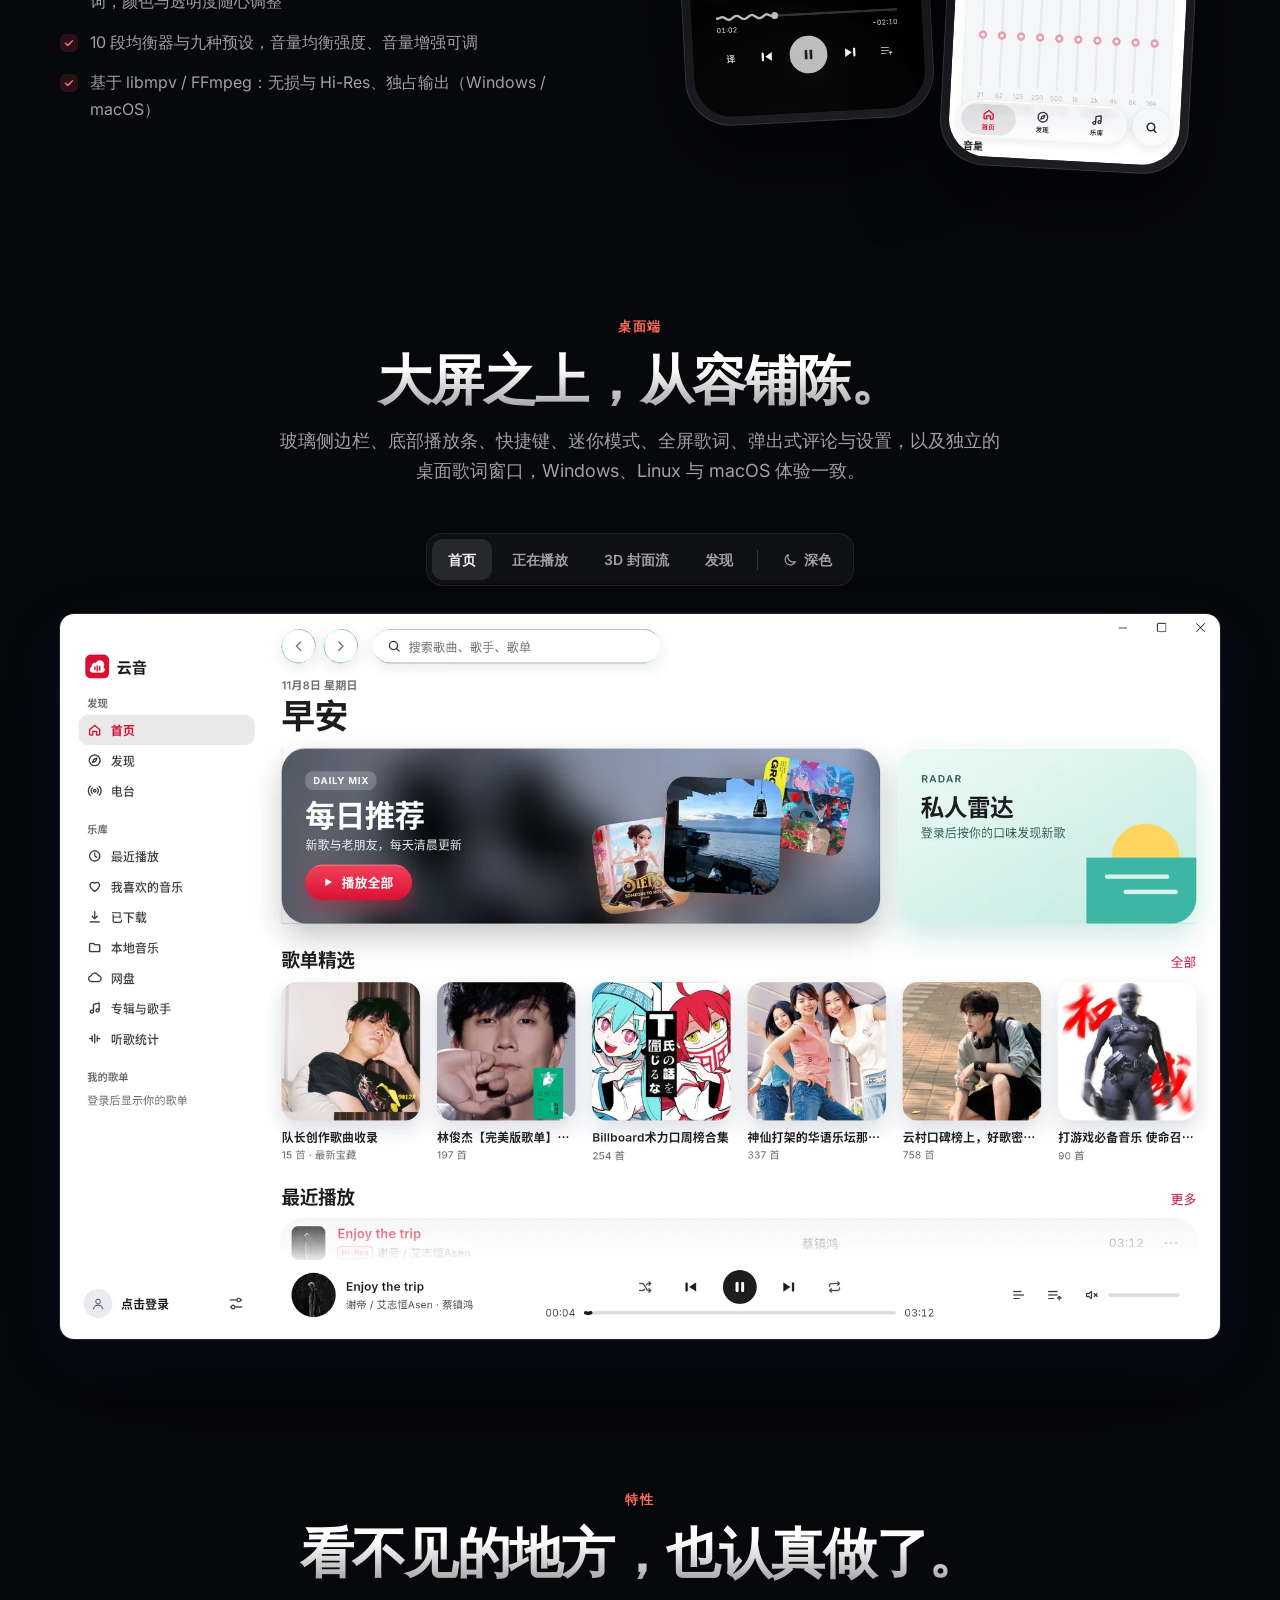
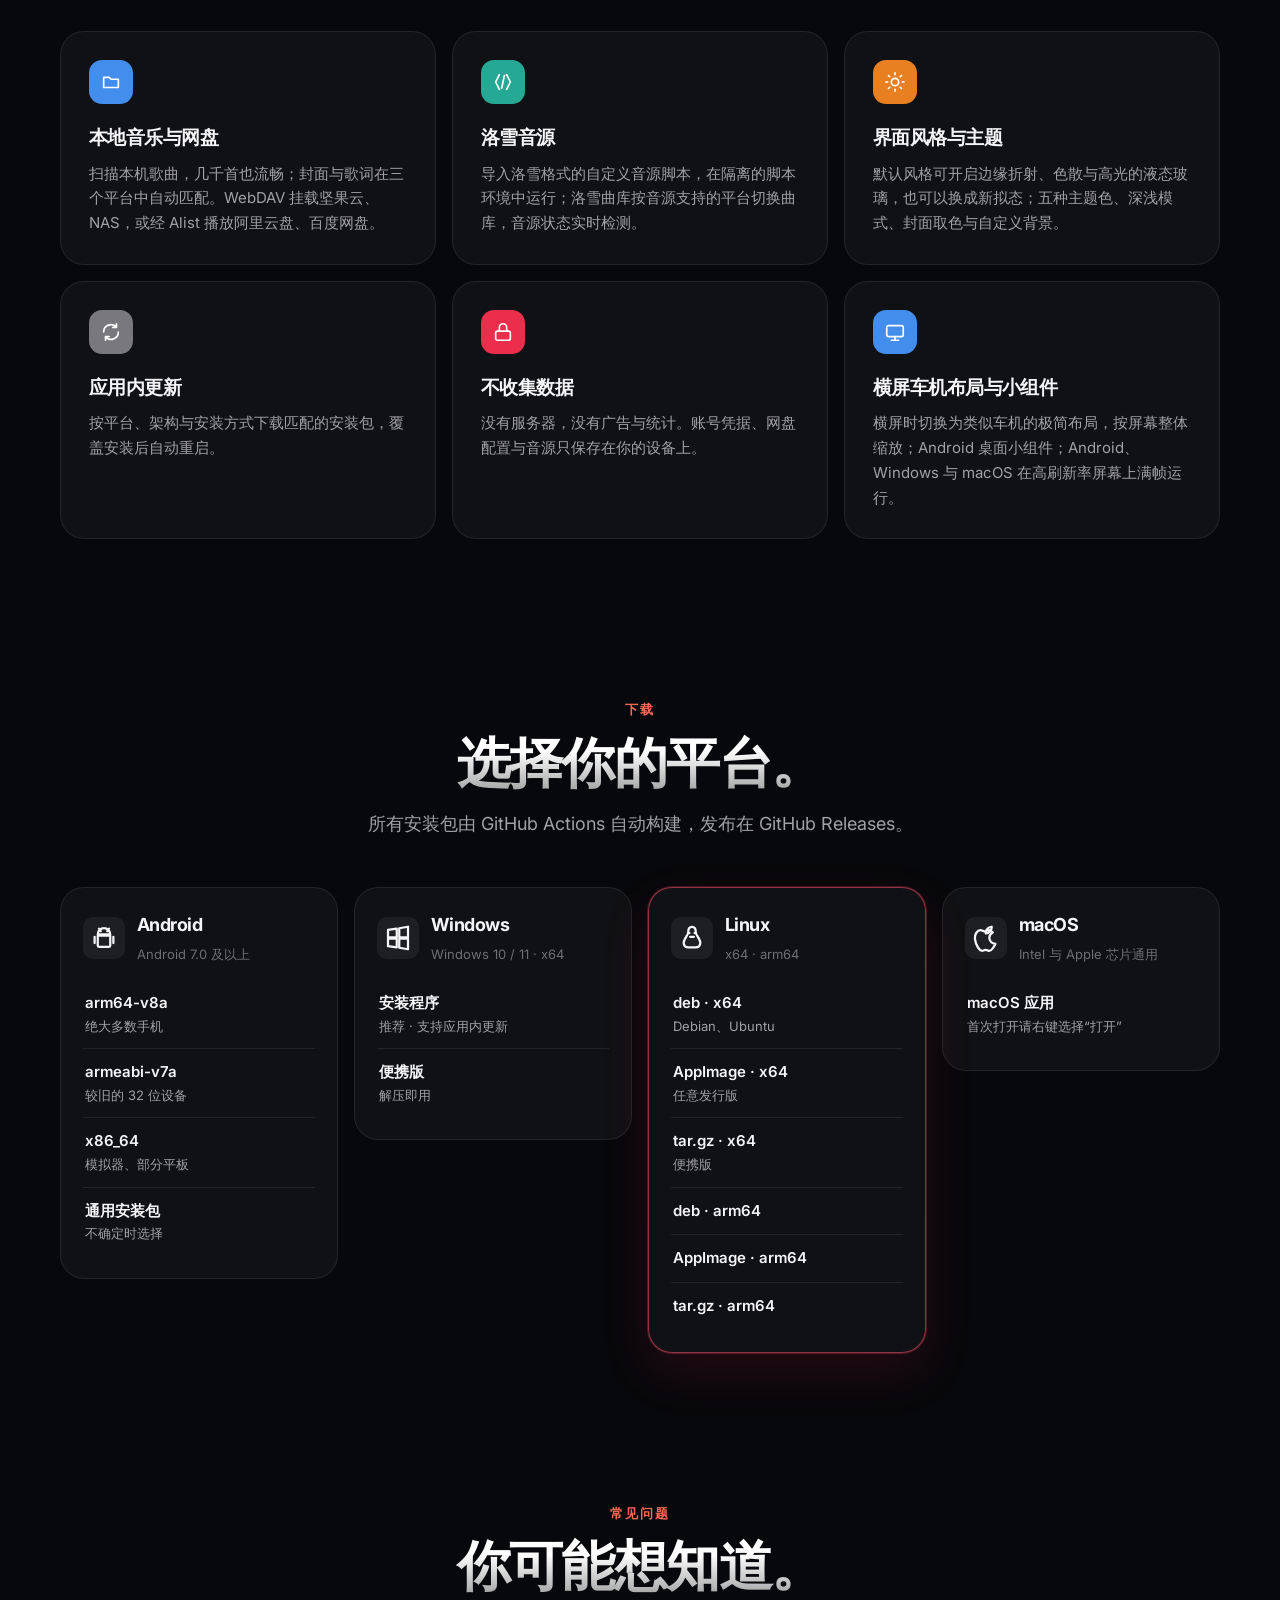
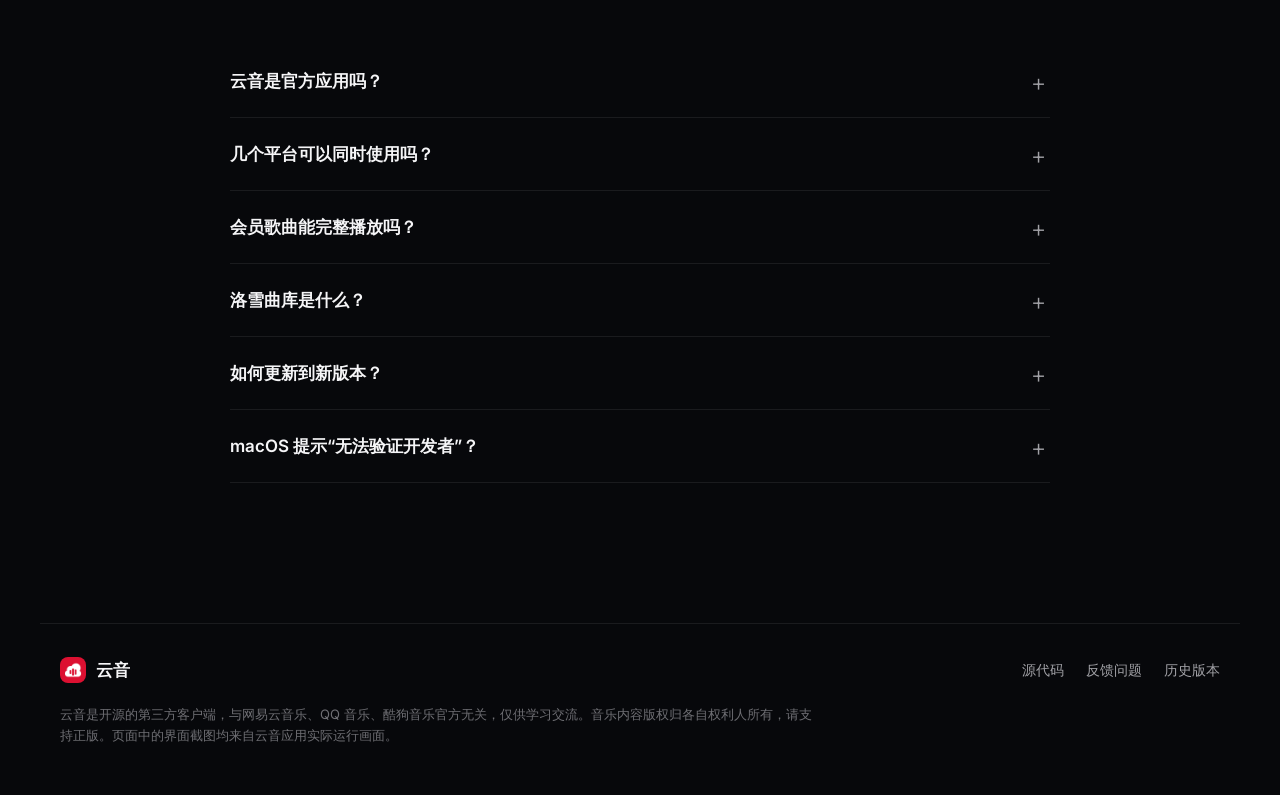
==== commit ed1c2947: "1.1.24：图标跟随主题色（主题图标与入口切换顺序）；低频增强与空间音效改在播放器中完成并在 CI 中测量输出；会员卡片紧凑与平台标志；深色自定义背景下玻璃与播放栏透出背景；歌词页沉浸状态栏；两行歌" ====
--- a/website/index.html
+++ b/website/index.html
@@ -3,11 +3,11 @@
 <head>
   <meta charset="utf-8">
   <meta name="viewport" content="width=device-width, initial-scale=1">
-  <title>云音 — 四种平台模式，一个播放器</title>
+  <title>云音 — 所有的歌，一处安放</title>
   <meta name="description" content="云音是一款开源的第三方音乐客户端：网易云音乐、QQ 音乐、酷狗音乐与洛雪曲库四种平台模式，八种播放样式，10 段均衡器、桌面歌词、本地音乐与网盘，支持 Android、Windows、Linux 与 macOS。">
   <meta name="theme-color" content="#07080B">
   <meta property="og:title" content="云音 YunYin">
-  <meta property="og:description" content="四种平台模式，一个播放器。开源、免费、无广告，支持 Android、Windows、Linux 与 macOS。">
+  <meta property="og:description" content="所有的歌，一处安放。开源、免费、无广告的音乐客户端：四种平台模式、八种播放样式与 AI 助手，支持 Android、Windows、Linux 与 macOS。">
   <meta property="og:image" content="shots/desktop-home.webp">
   <link rel="icon" href="icon.png">
   <link rel="preconnect" href="https://fonts.googleapis.com">
@@ -36,8 +36,8 @@
       <div class="aurora" aria-hidden="true"><i></i><i></i><i></i></div>
       <div class="hero-copy rise">
         <a class="pill" id="version-pill" href="https://github.com/Marginal-Z/YUNYIN/releases/latest" target="_blank" rel="noopener"><b>新版本</b><span>查看更新说明</span></a>
-        <h1>三大平台，<br><span class="grad">一个云音。</span></h1>
-        <p class="lead">网易云音乐、QQ 音乐、酷狗音乐，加上独立的洛雪曲库，各自完整、彼此独立。一套精心打磨的界面，覆盖 Android、Windows、Linux 与 macOS。</p>
+        <h1>所有的歌，<br><span class="grad">一处安放。</span></h1>
+        <p class="lead">网易云音乐、QQ 音乐、酷狗音乐与洛雪曲库，在同一个播放器里各自完整地运行。克制的界面、逐字的歌词、听得出差别的音效，还有一句话就能点歌的 AI 助手——从手机到电脑，始终如一。</p>
         <div class="cta">
           <a class="btn primary" id="primary-download" href="#download">
             <svg viewBox="0 0 24 24" aria-hidden="true"><path d="M12 4v11m0 0-4.5-4.5M12 15l4.5-4.5M5 19h14"/></svg>
@@ -77,7 +77,7 @@
     <section class="platform-modes" id="platforms">
       <div class="head reveal">
         <p class="kicker">平台模式</p>
-        <h2>每个平台，<br>都是完整的自己。</h2>
+        <h2>四个曲库，<br>互不打扰。</h2>
         <p>首页、发现、排行榜、歌单、专辑、歌手、评论、搜索与乐库都来自当前平台；切换平台，界面配色、播放样式与播放队列也随之切换。</p>
       </div>
       <div class="plats reveal">
@@ -113,7 +113,7 @@
     <section class="styles" id="styles">
       <div class="head reveal">
         <p class="kicker">播放样式</p>
-        <h2>八种方式，<br>看见正在播放的歌。</h2>
+        <h2>八种样式，<br>给每首歌一个舞台。</h2>
         <p>控件随封面取色，进度条随节奏流动。竖屏、横屏与桌面端都可使用。</p>
       </div>
       <div class="rail styles-rail reveal">
@@ -133,7 +133,7 @@
     <section class="showcase" id="sound">
       <div class="copy reveal">
         <p class="kicker">歌词与音效</p>
-        <h2>听得清，<br>也看得见。</h2>
+        <h2>逐字的歌词，<br>可感的声音。</h2>
         <p>逐字点亮的歌词、桌面与状态栏歌词、10 段均衡器，把好声音和好画面一起交给你。</p>
         <ul class="ticks">
           <li>Apple Music 风格歌词：逐行弹簧滚动、逐字填色、翻译与拖动浏览</li>
@@ -152,7 +152,7 @@
     <section class="desktop" id="desktop">
       <div class="head reveal">
         <p class="kicker">桌面端</p>
-        <h2>为大屏重新排版。</h2>
+        <h2>大屏之上，从容铺陈。</h2>
         <p>玻璃侧边栏、底部播放条、快捷键、迷你模式、全屏歌词、弹出式评论与设置，以及独立的桌面歌词窗口，Windows、Linux 与 macOS 体验一致。</p>
       </div>
       <div class="tabs reveal" role="tablist">
@@ -175,7 +175,7 @@
     <section class="features" id="features">
       <div class="head reveal">
         <p class="kicker">特性</p>
-        <h2>细节，决定了每天的心情。</h2>
+        <h2>看不见的地方，也认真做了。</h2>
       </div>
       <div class="grid reveal">
         <article>
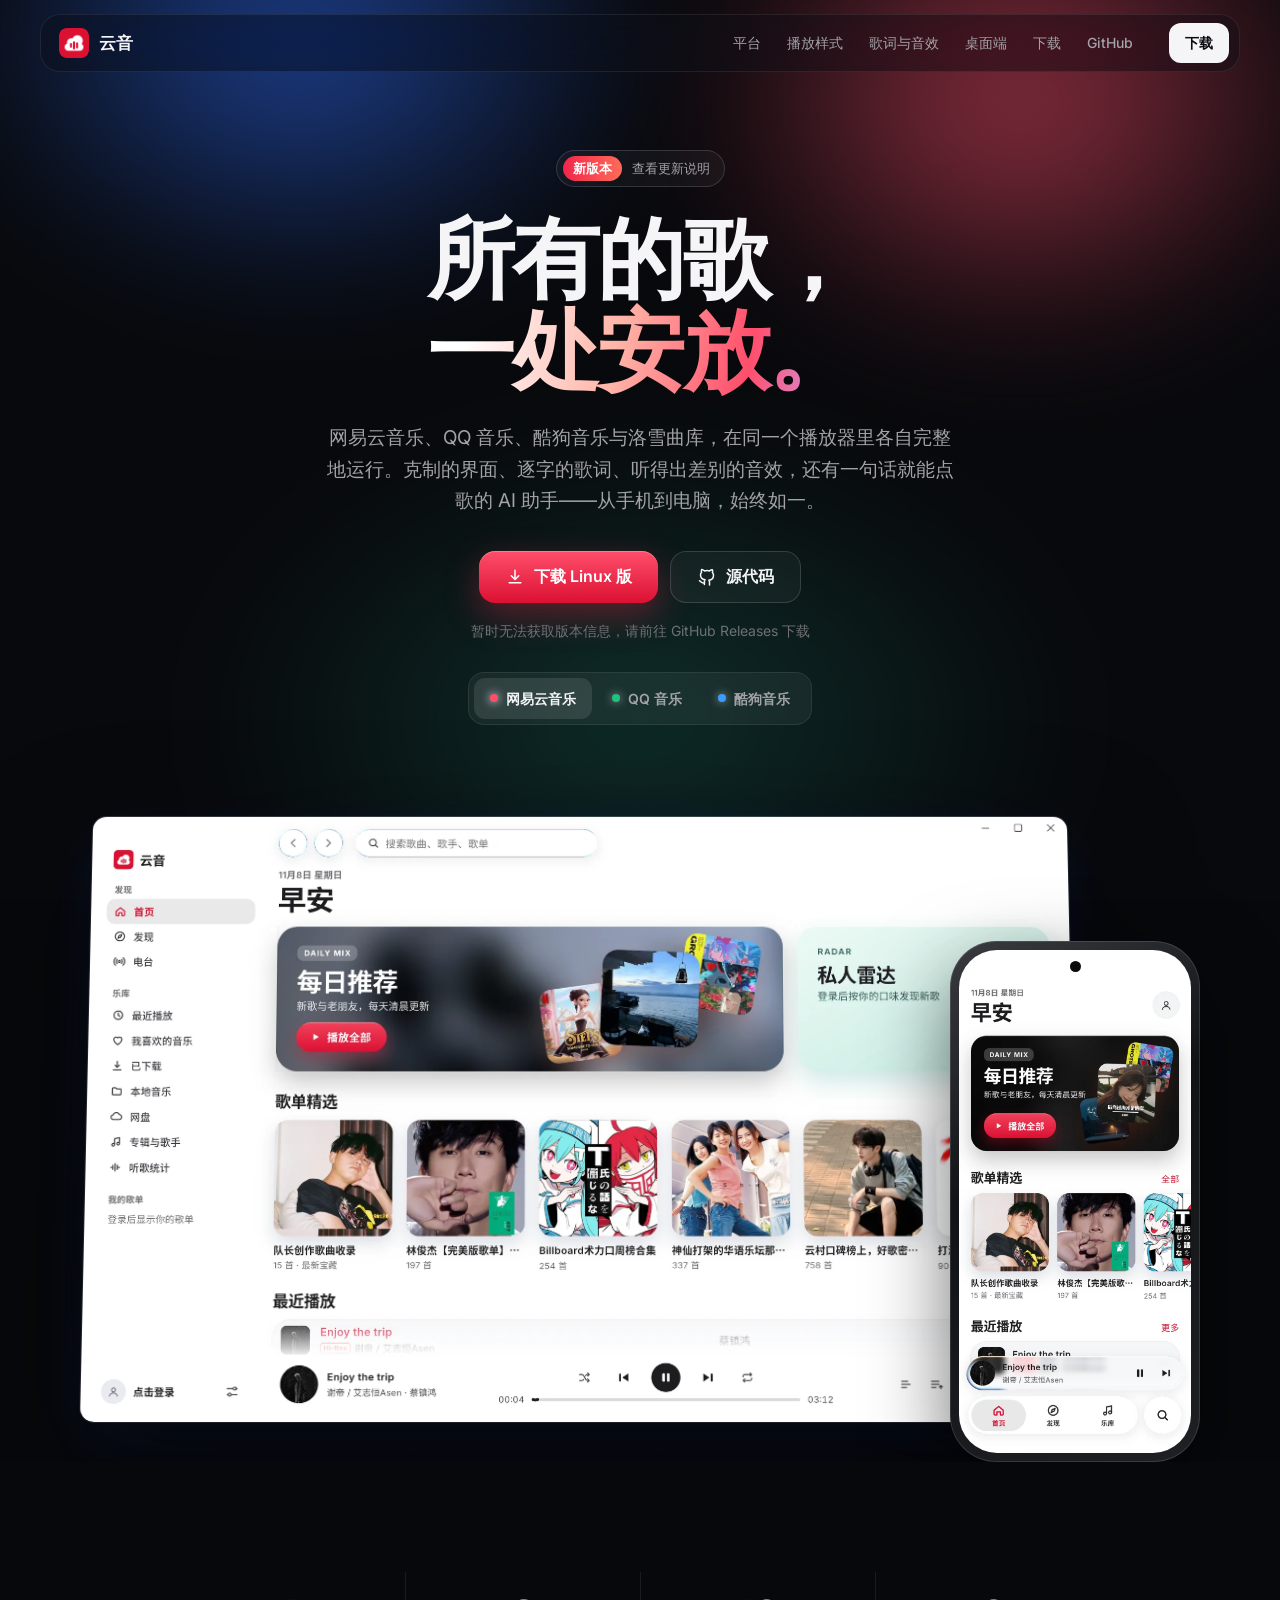
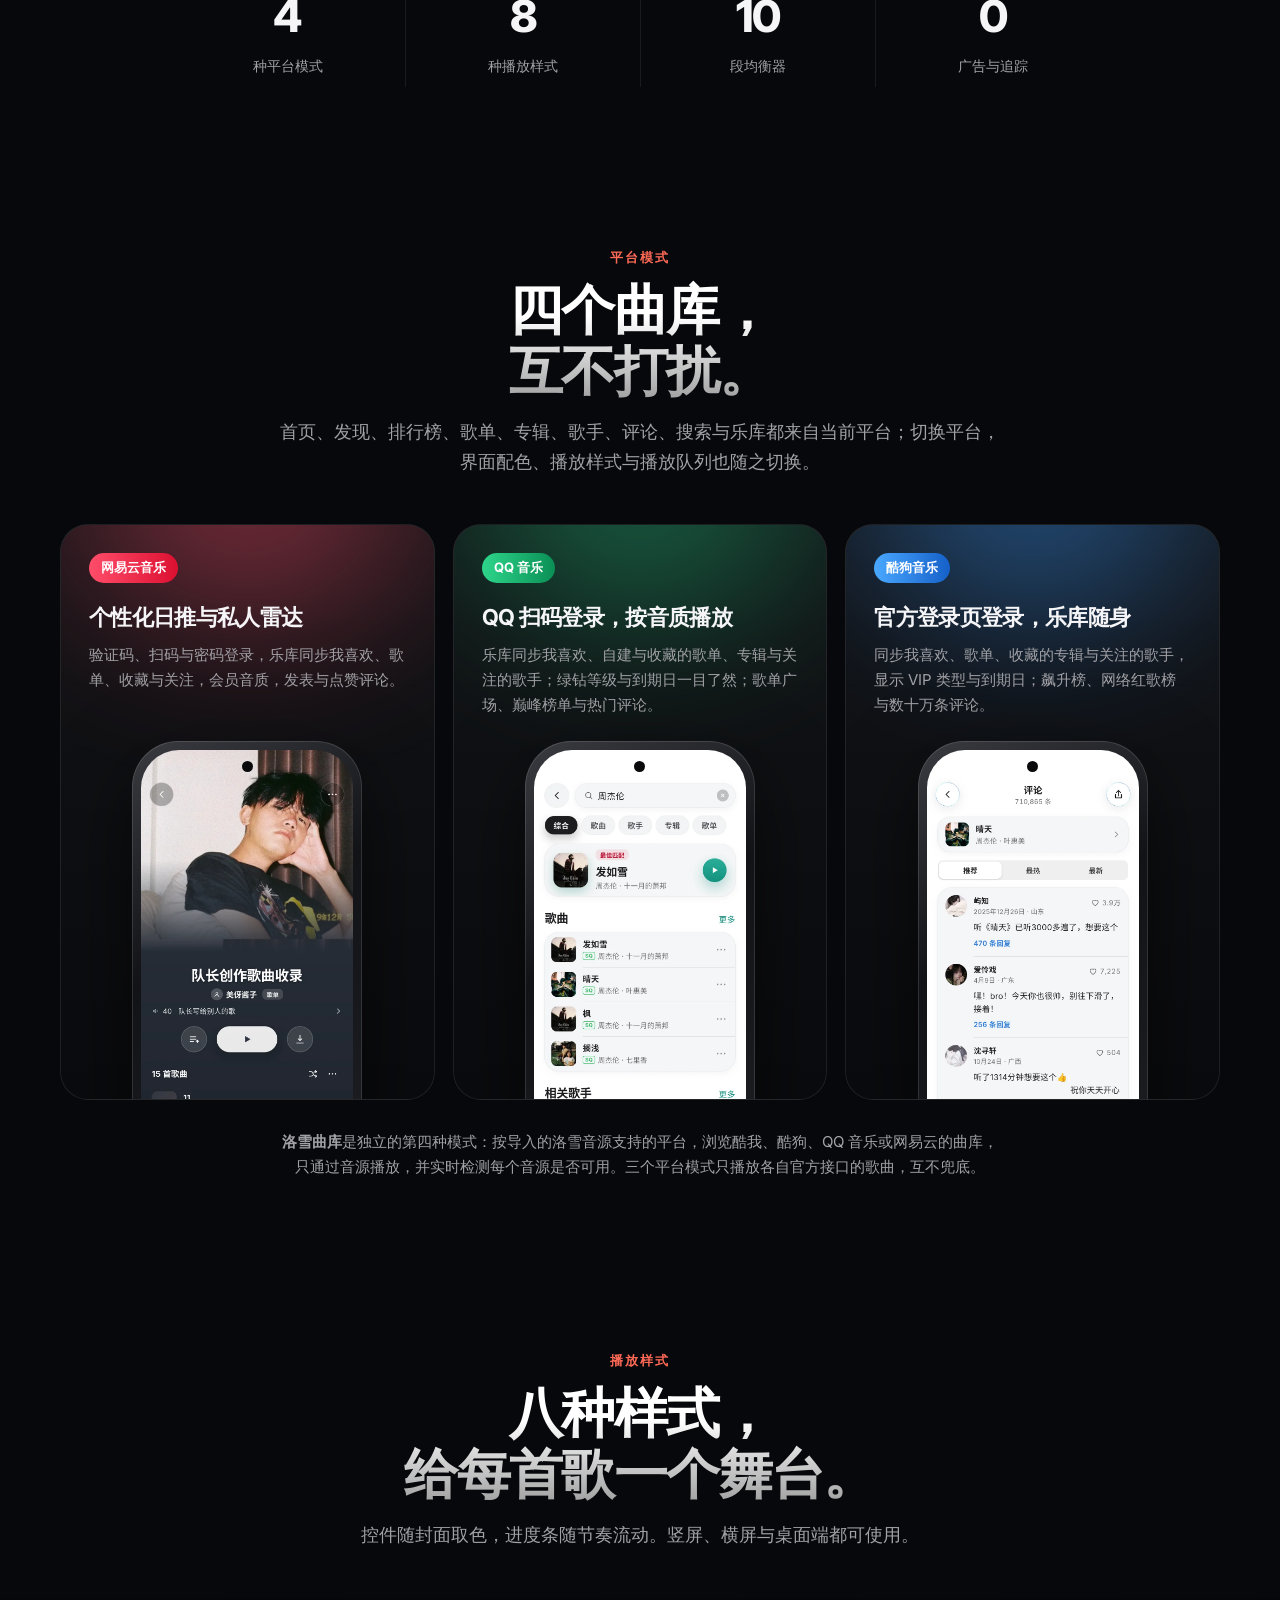
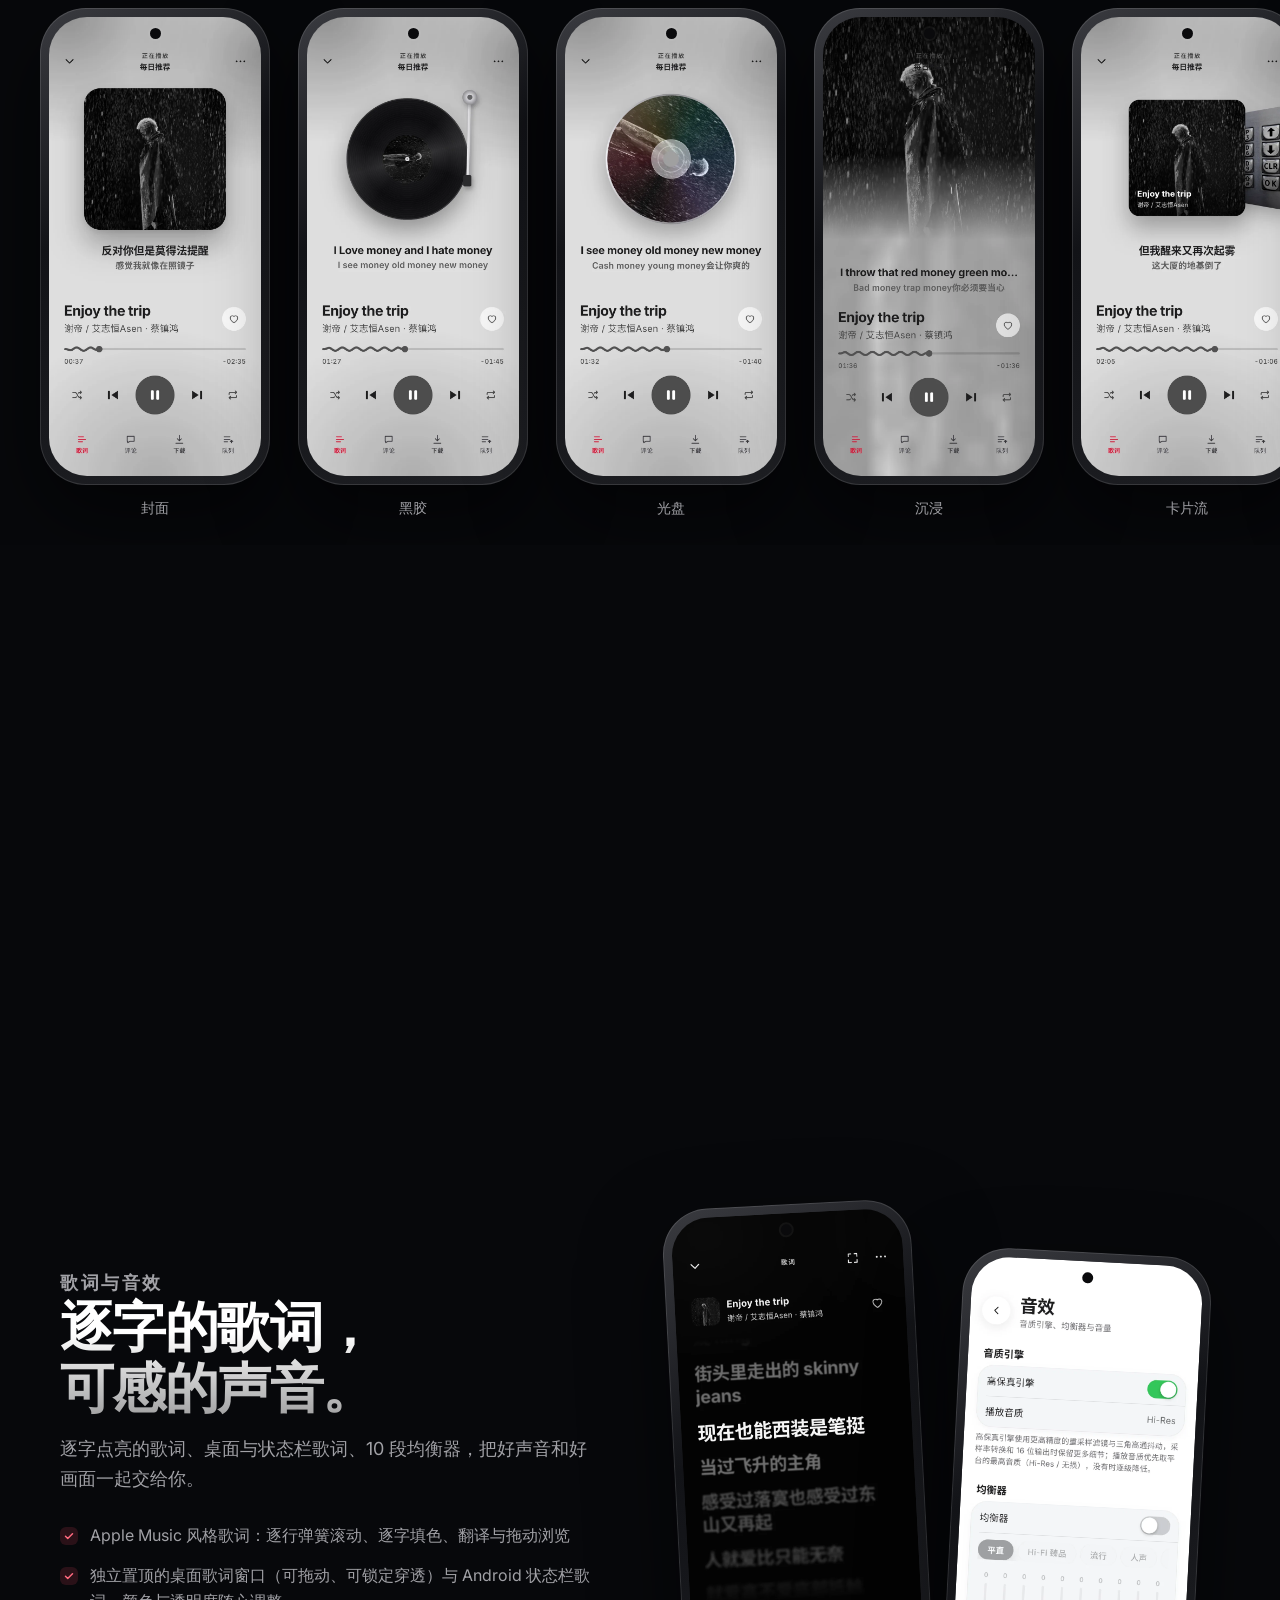
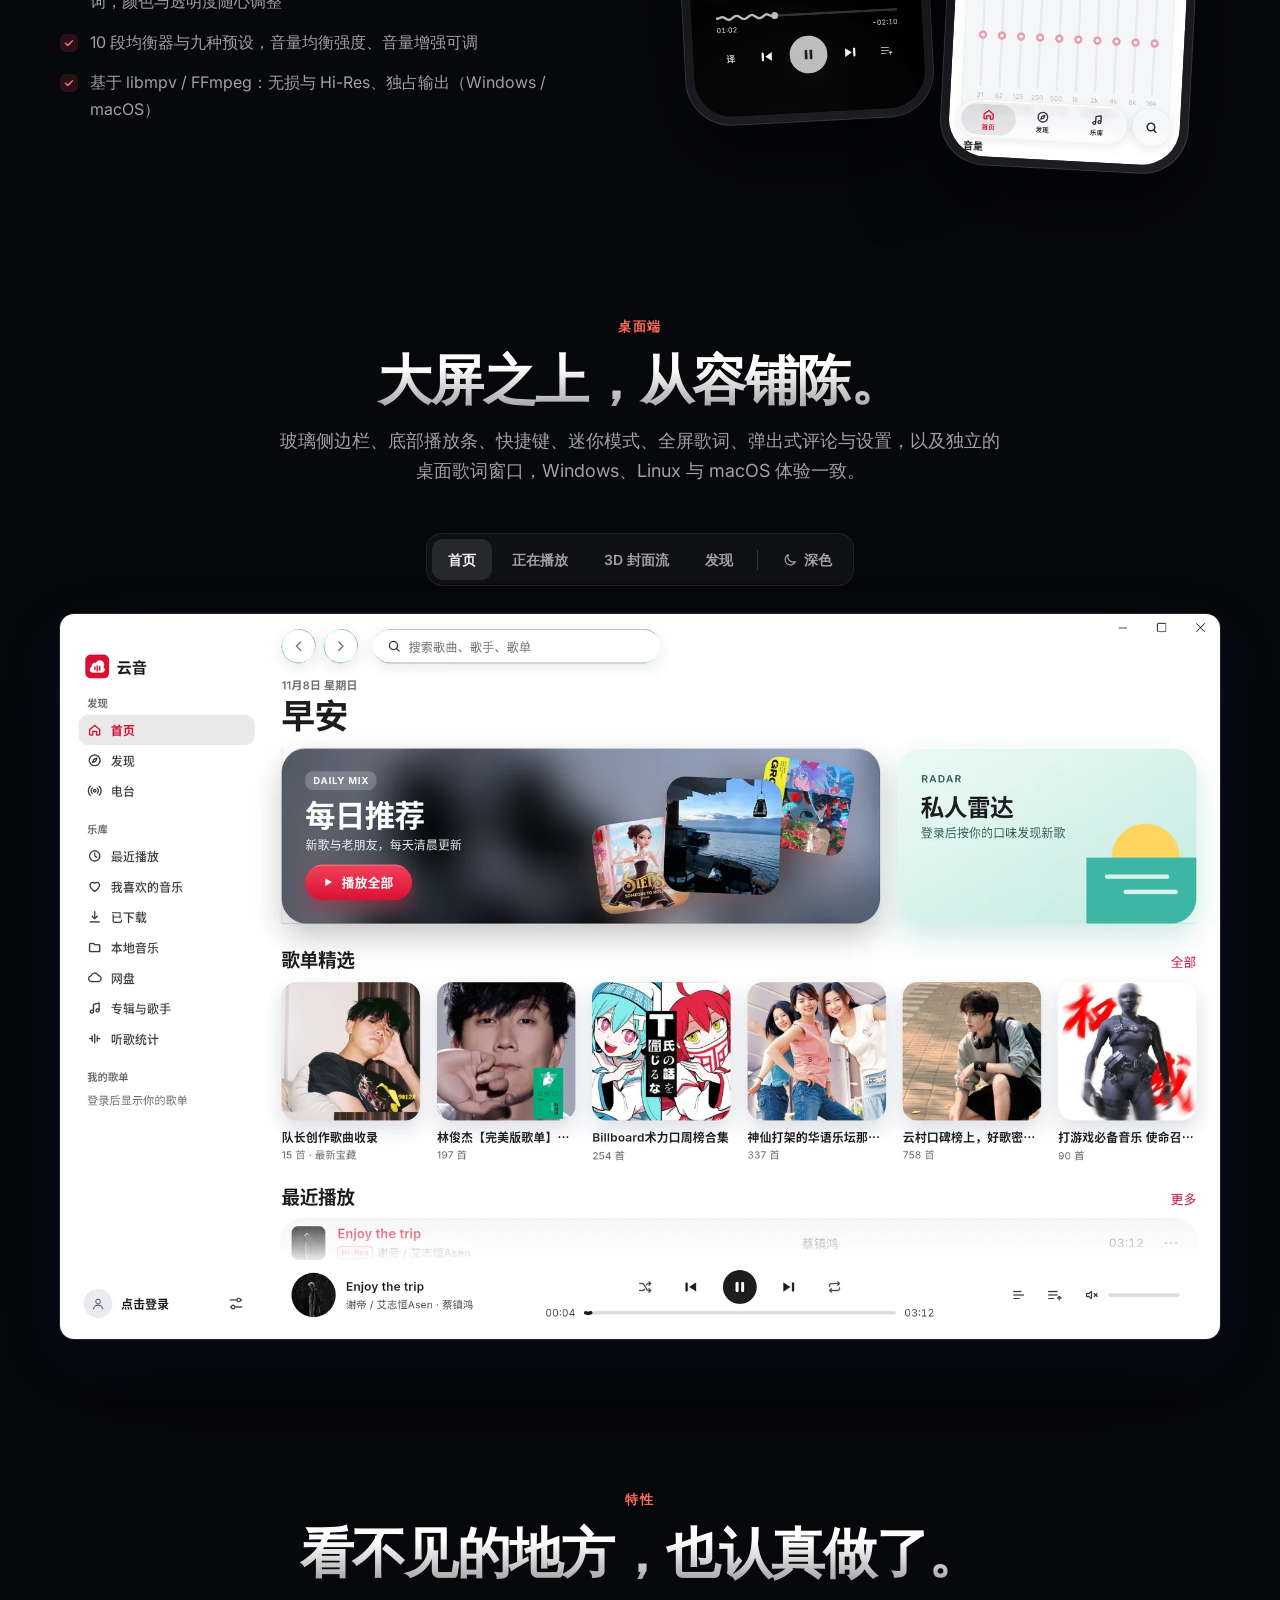
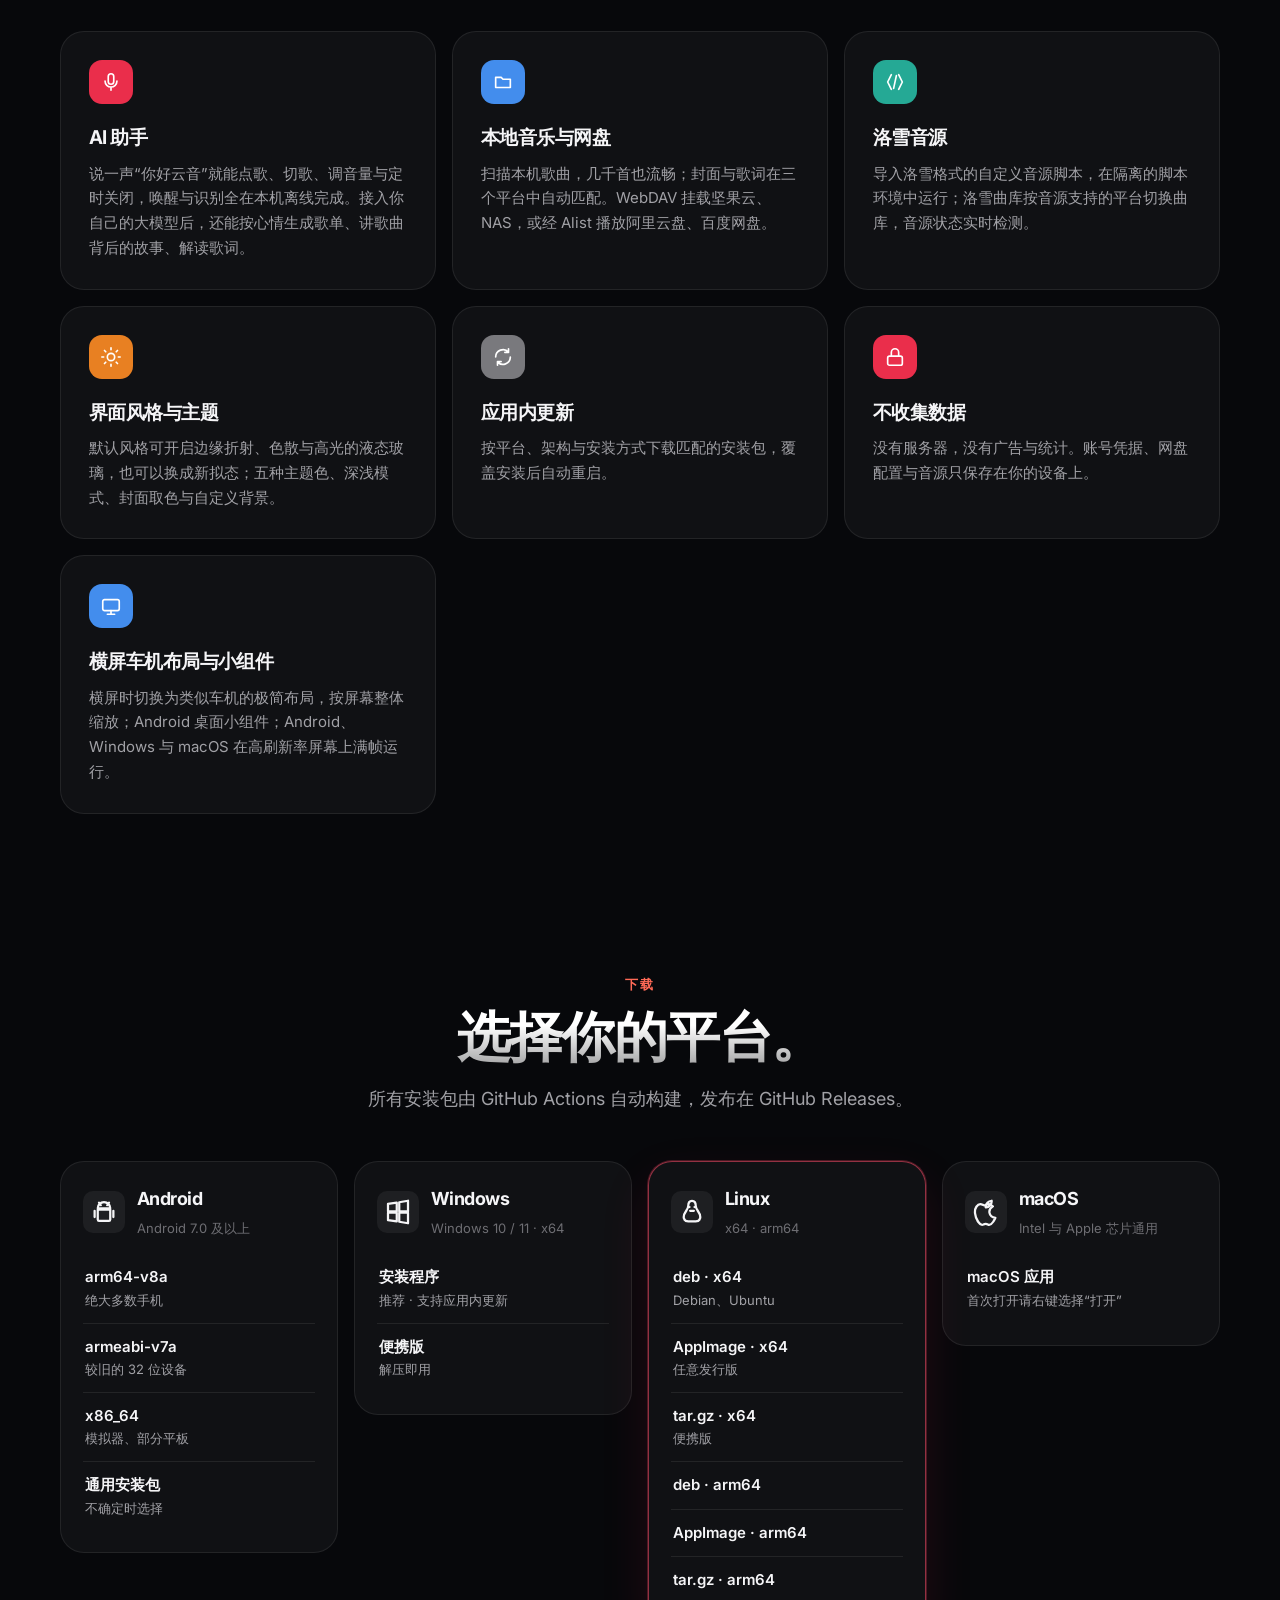
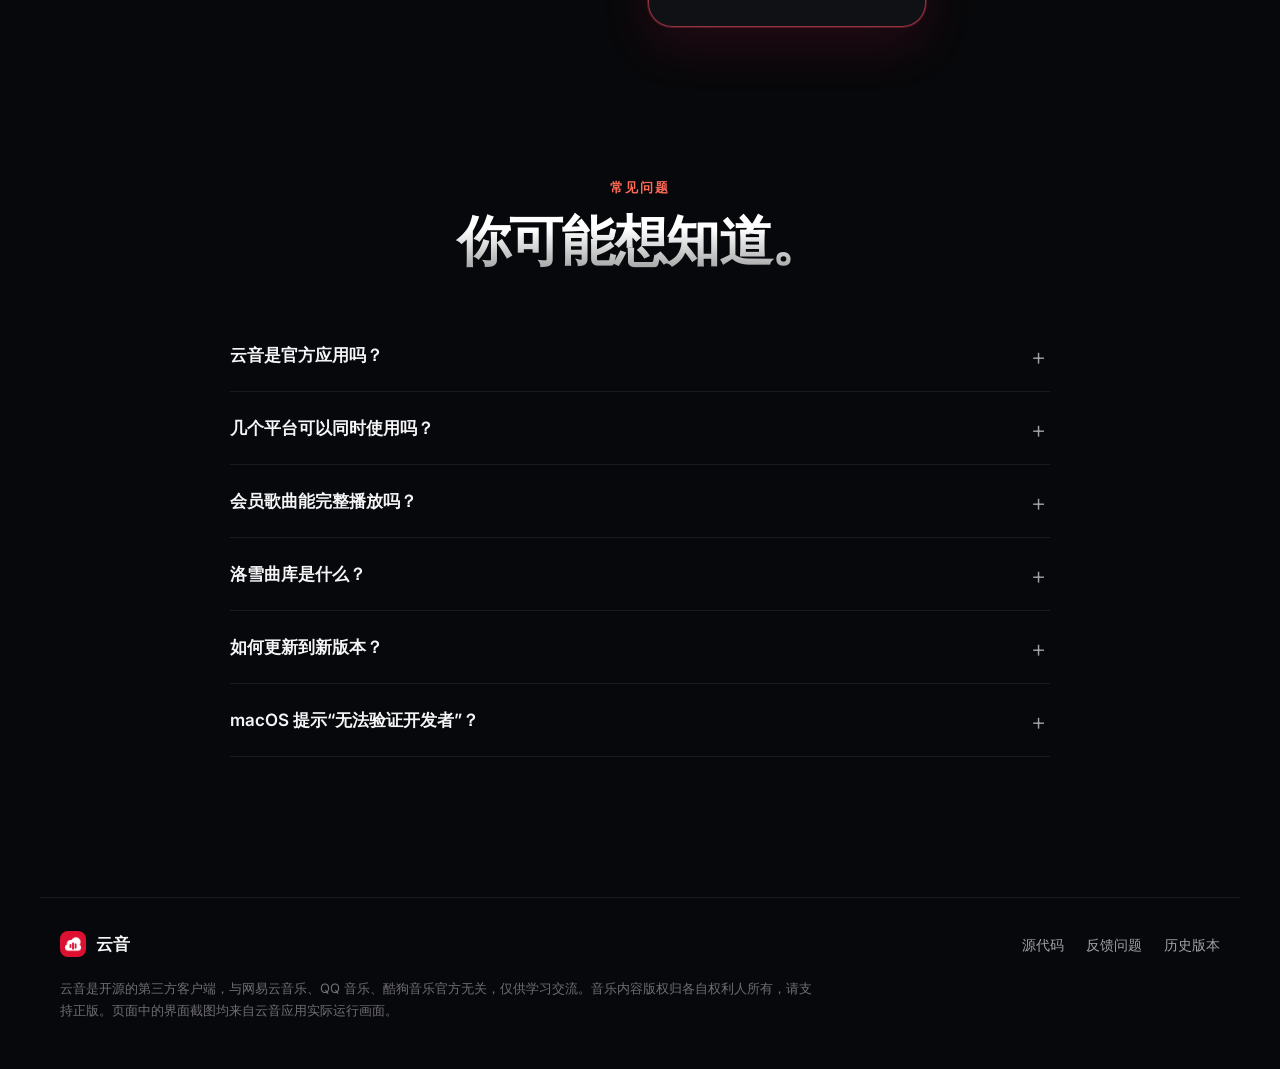
==== commit 2a88bf8e: "AI 助手：离线语音唤醒（你好云音）与语音识别（sherpa-onnx，模型首次使用时下载并校验）、本地常用指令、兼容 OpenAI 接口的大模型函数调用（歌单生成、推荐、歌曲背景、歌词解读、听歌点评" ====
--- a/website/index.html
+++ b/website/index.html
@@ -4,7 +4,7 @@
   <meta charset="utf-8">
   <meta name="viewport" content="width=device-width, initial-scale=1">
   <title>云音 — 所有的歌，一处安放</title>
-  <meta name="description" content="云音是一款开源的第三方音乐客户端：网易云音乐、QQ 音乐、酷狗音乐与洛雪曲库四种平台模式，八种播放样式，10 段均衡器、桌面歌词、本地音乐与网盘，支持 Android、Windows、Linux 与 macOS。">
+  <meta name="description" content="云音是一款开源的第三方音乐客户端：网易云音乐、QQ 音乐、酷狗音乐与洛雪曲库四种平台模式，八种播放样式，离线语音唤醒的 AI 助手，10 段均衡器、桌面歌词、本地音乐与网盘，支持 Android、Windows、Linux 与 macOS。">
   <meta name="theme-color" content="#07080B">
   <meta property="og:title" content="云音 YunYin">
   <meta property="og:description" content="所有的歌，一处安放。开源、免费、无广告的音乐客户端：四种平台模式、八种播放样式与 AI 助手，支持 Android、Windows、Linux 与 macOS。">
@@ -179,6 +179,11 @@
       </div>
       <div class="grid reveal">
         <article>
+          <i class="tile red"><svg viewBox="0 0 24 24"><rect x="9" y="3" width="6" height="11.5" rx="3"/><path d="M5.5 11a6.5 6.5 0 0 0 13 0M12 17.5V21"/></svg></i>
+          <h3>AI 助手</h3>
+          <p>说一声“你好云音”就能点歌、切歌、调音量与定时关闭，唤醒与识别全在本机离线完成。接入你自己的大模型后，还能按心情生成歌单、讲歌曲背后的故事、解读歌词。</p>
+        </article>
+        <article>
           <i class="tile blue"><svg viewBox="0 0 24 24"><path d="M4 7h6l2 2h8v9H4z"/></svg></i>
           <h3>本地音乐与网盘</h3>
           <p>扫描本机歌曲，几千首也流畅；封面与歌词在三个平台中自动匹配。WebDAV 挂载坚果云、NAS，或经 Alist 播放阿里云盘、百度网盘。</p>
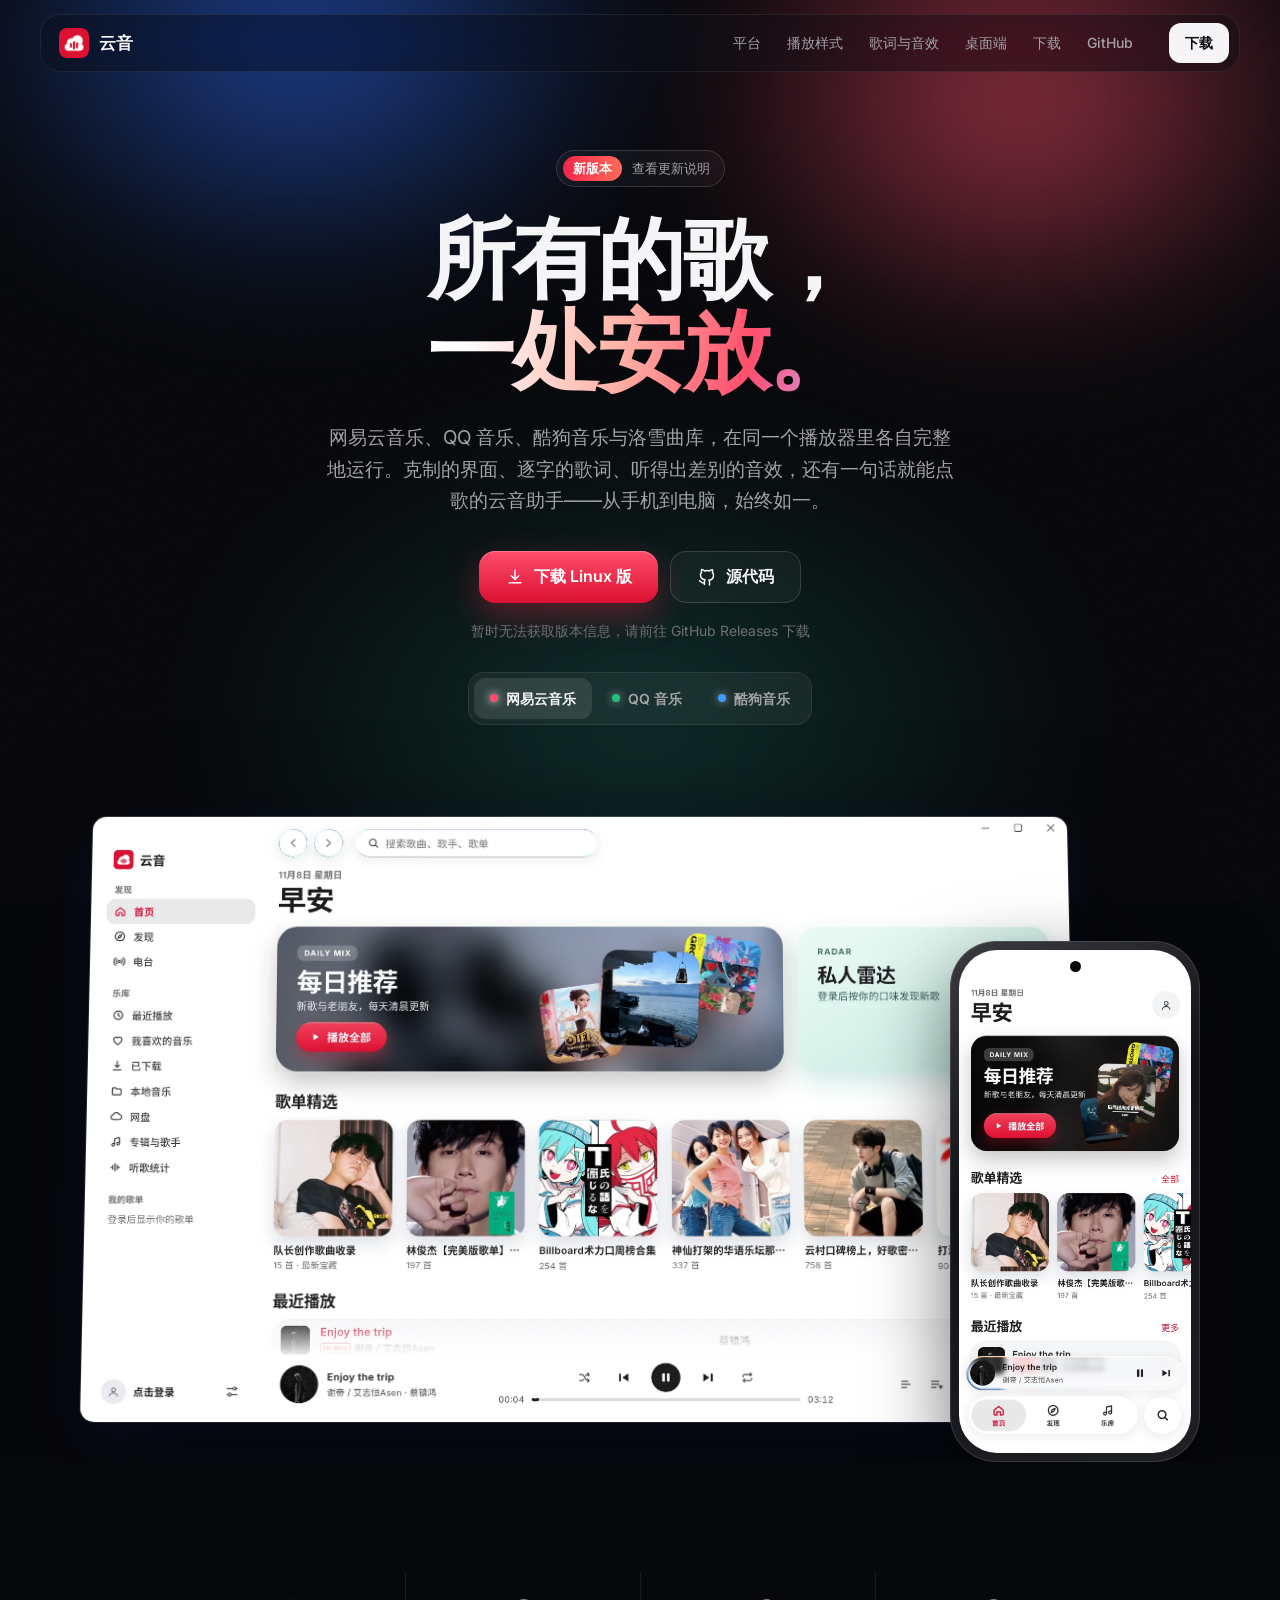
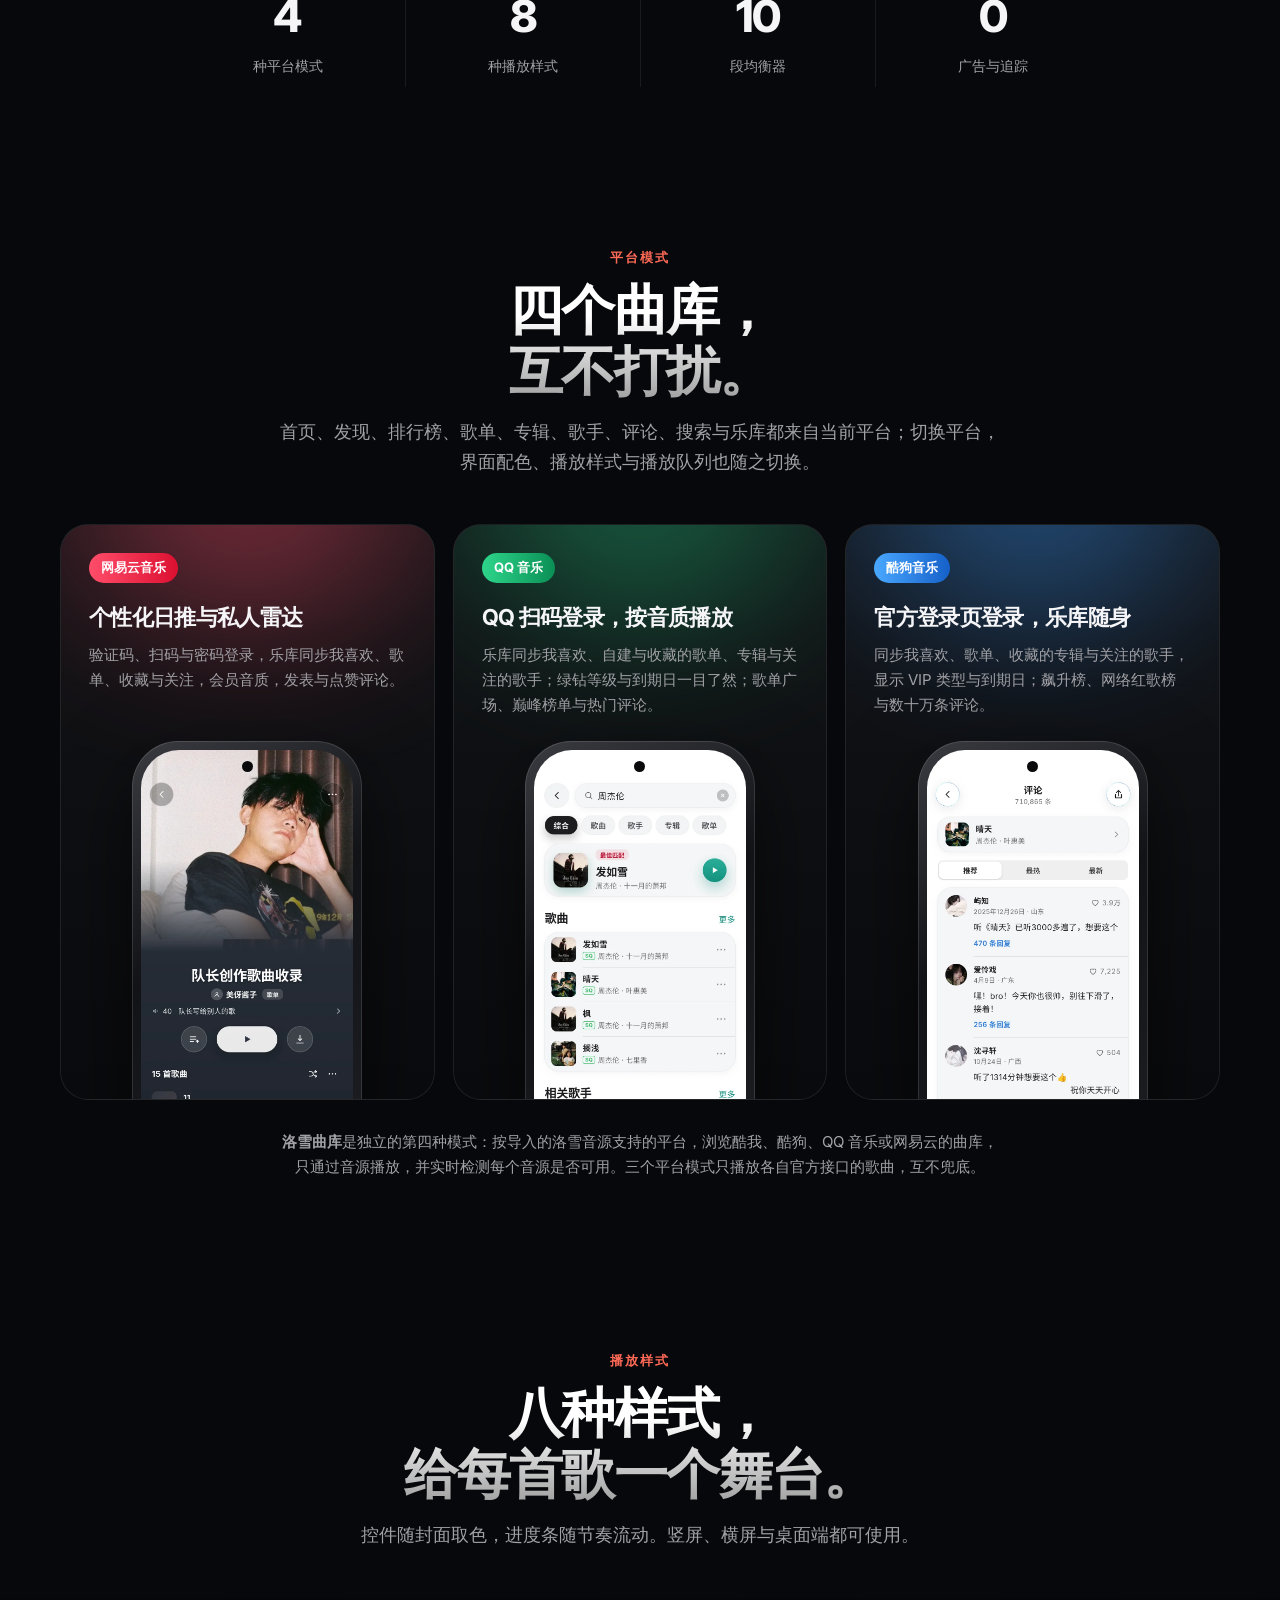
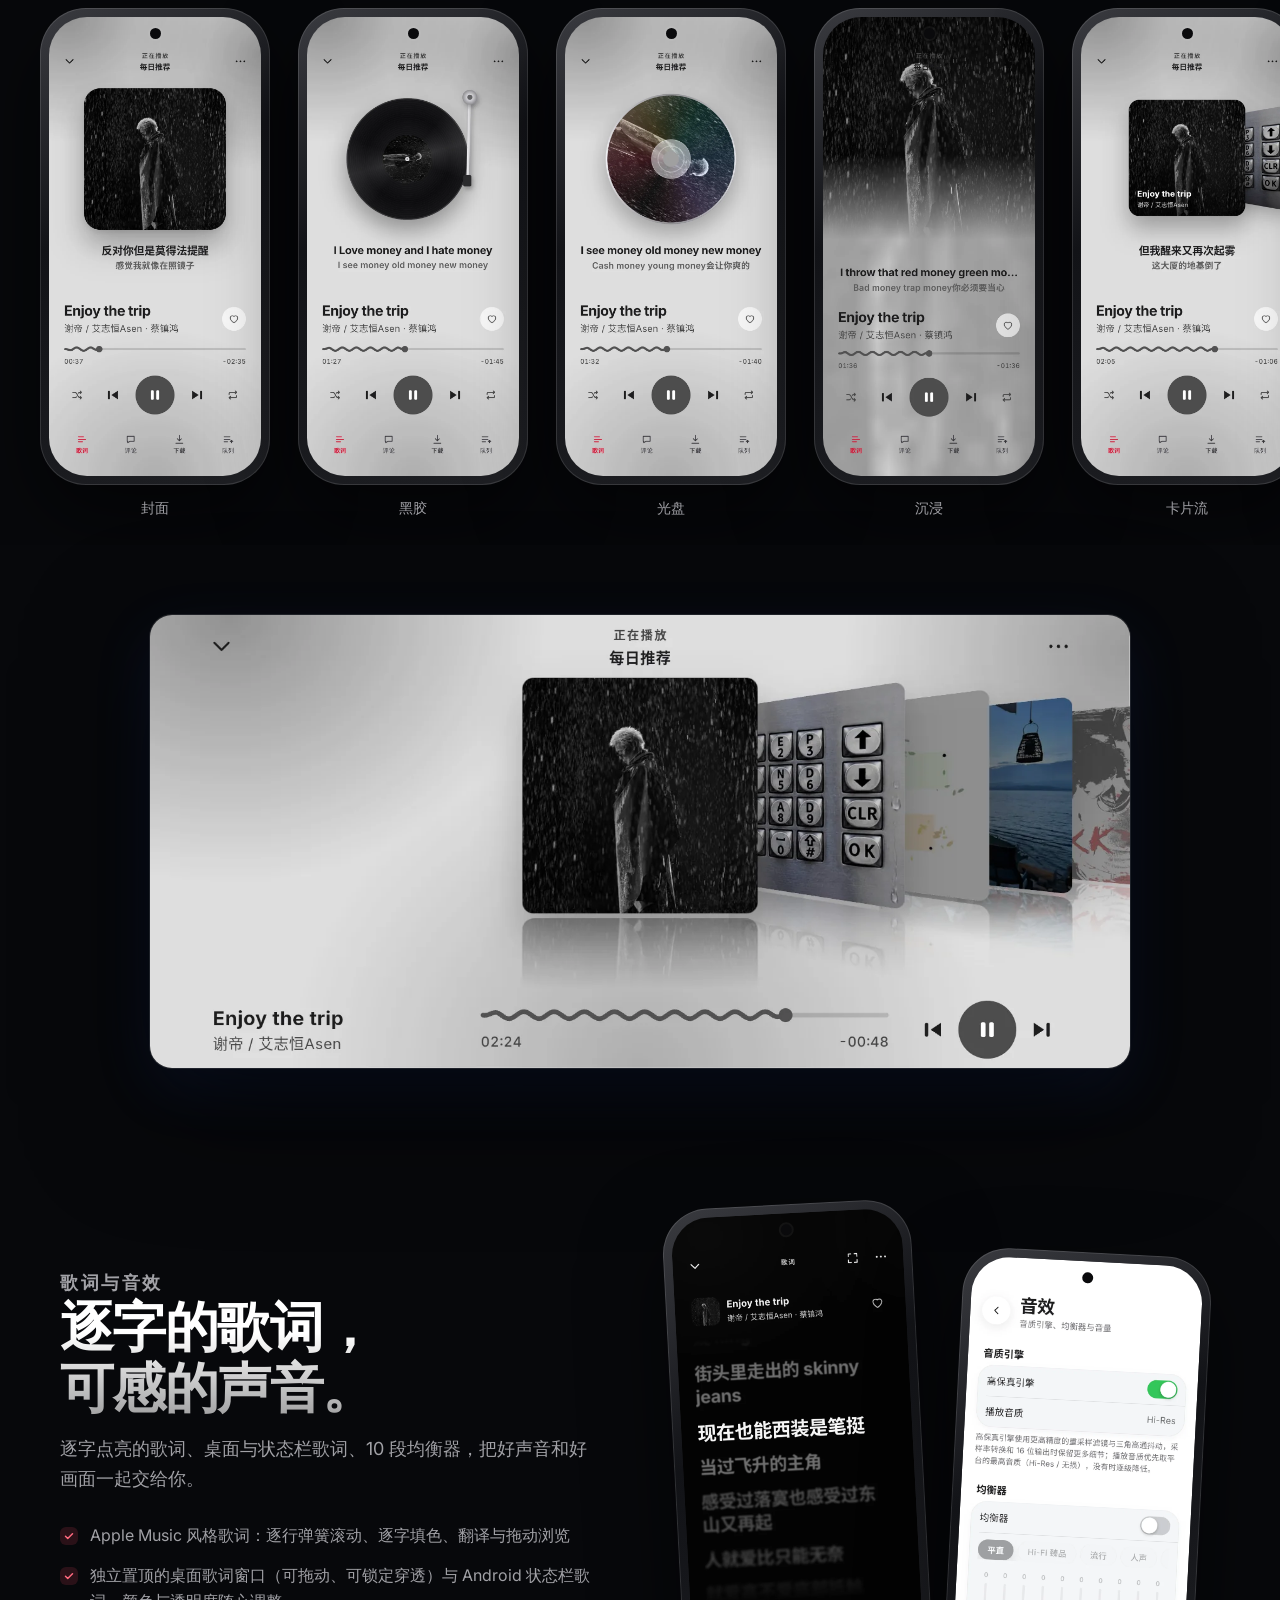
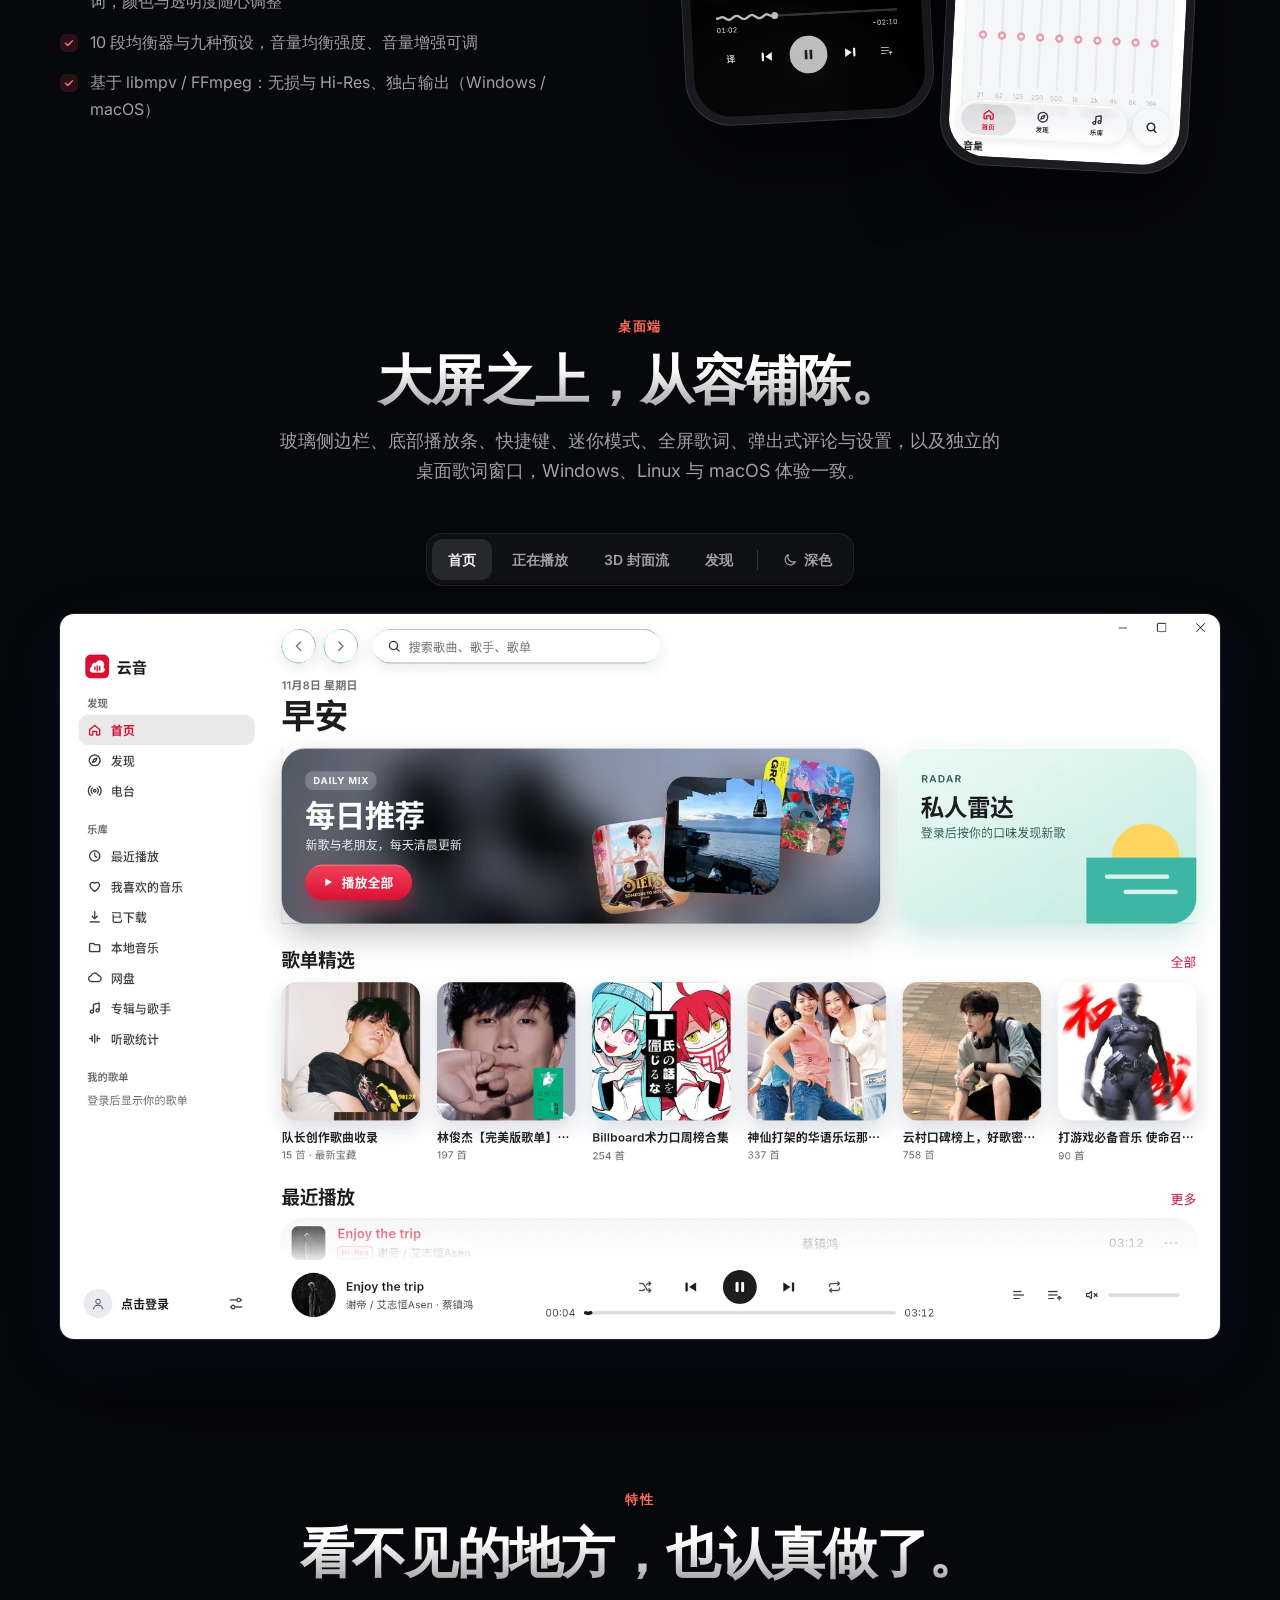
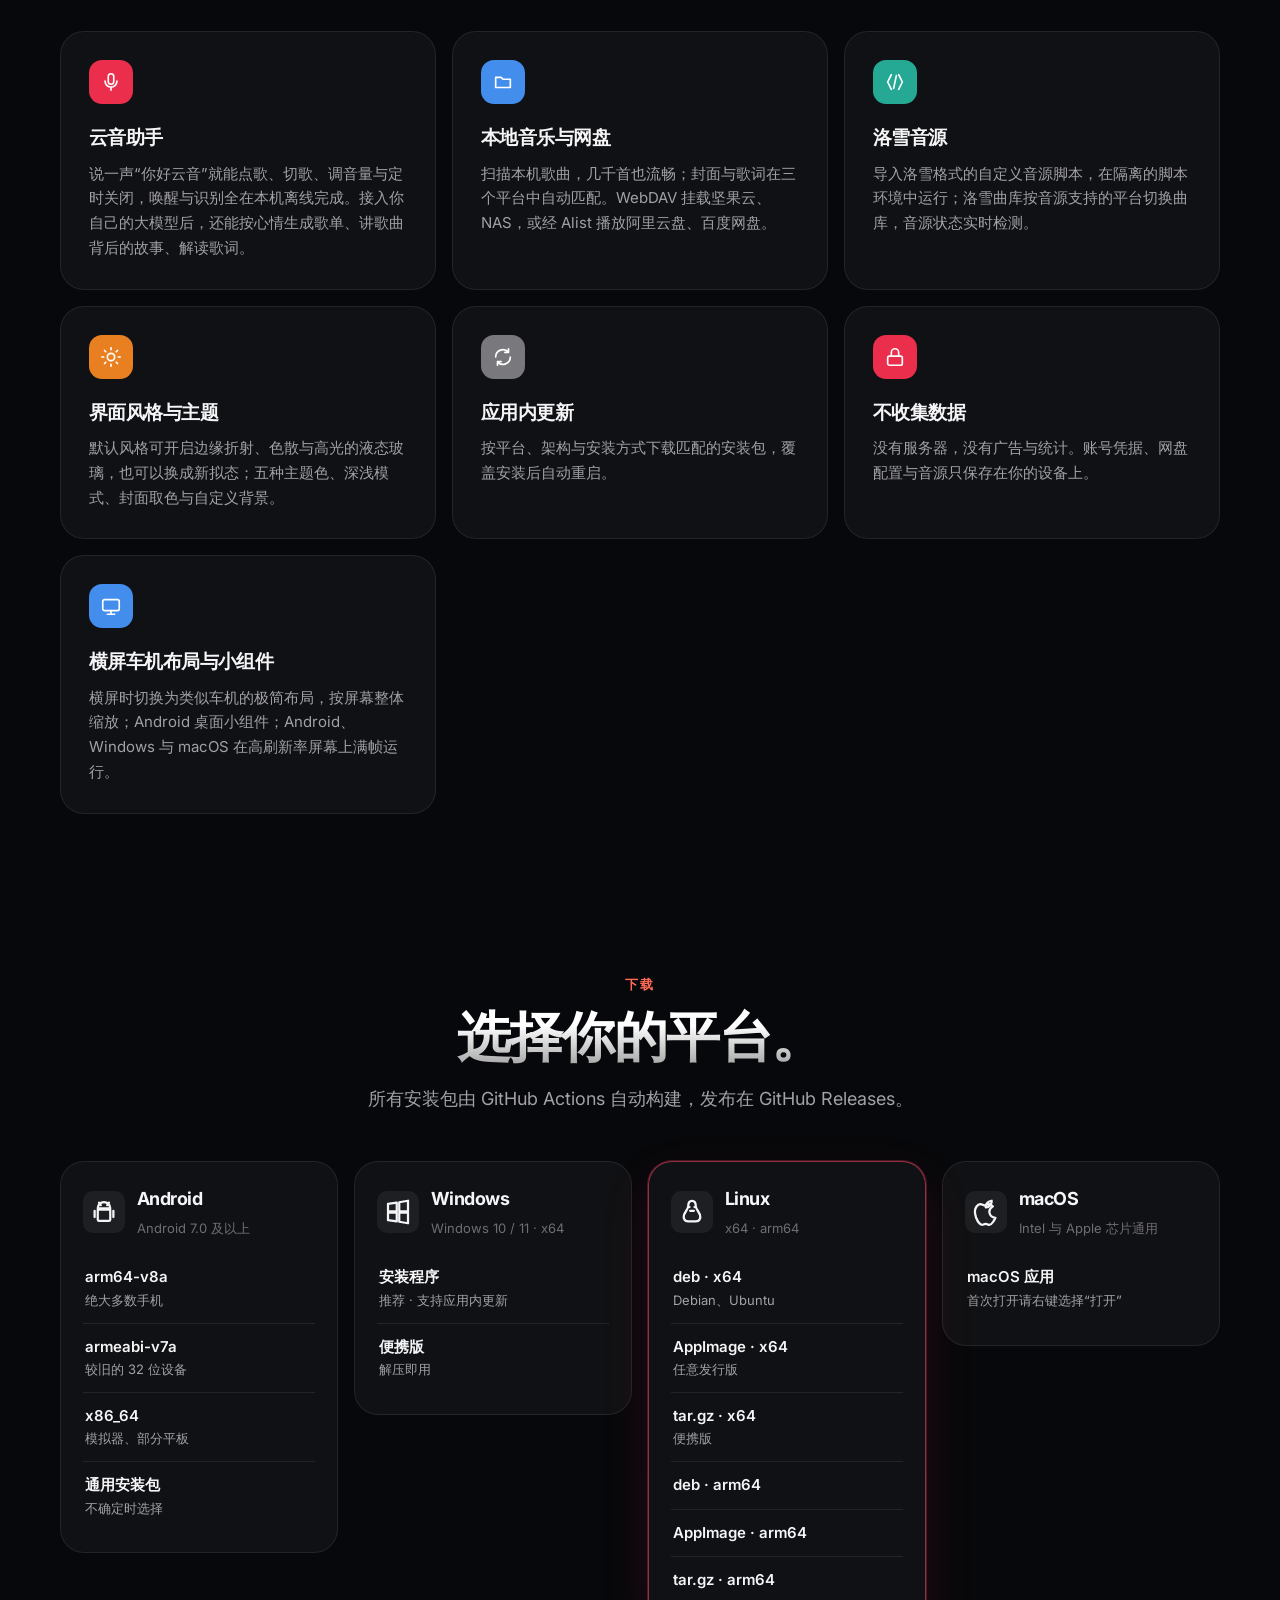
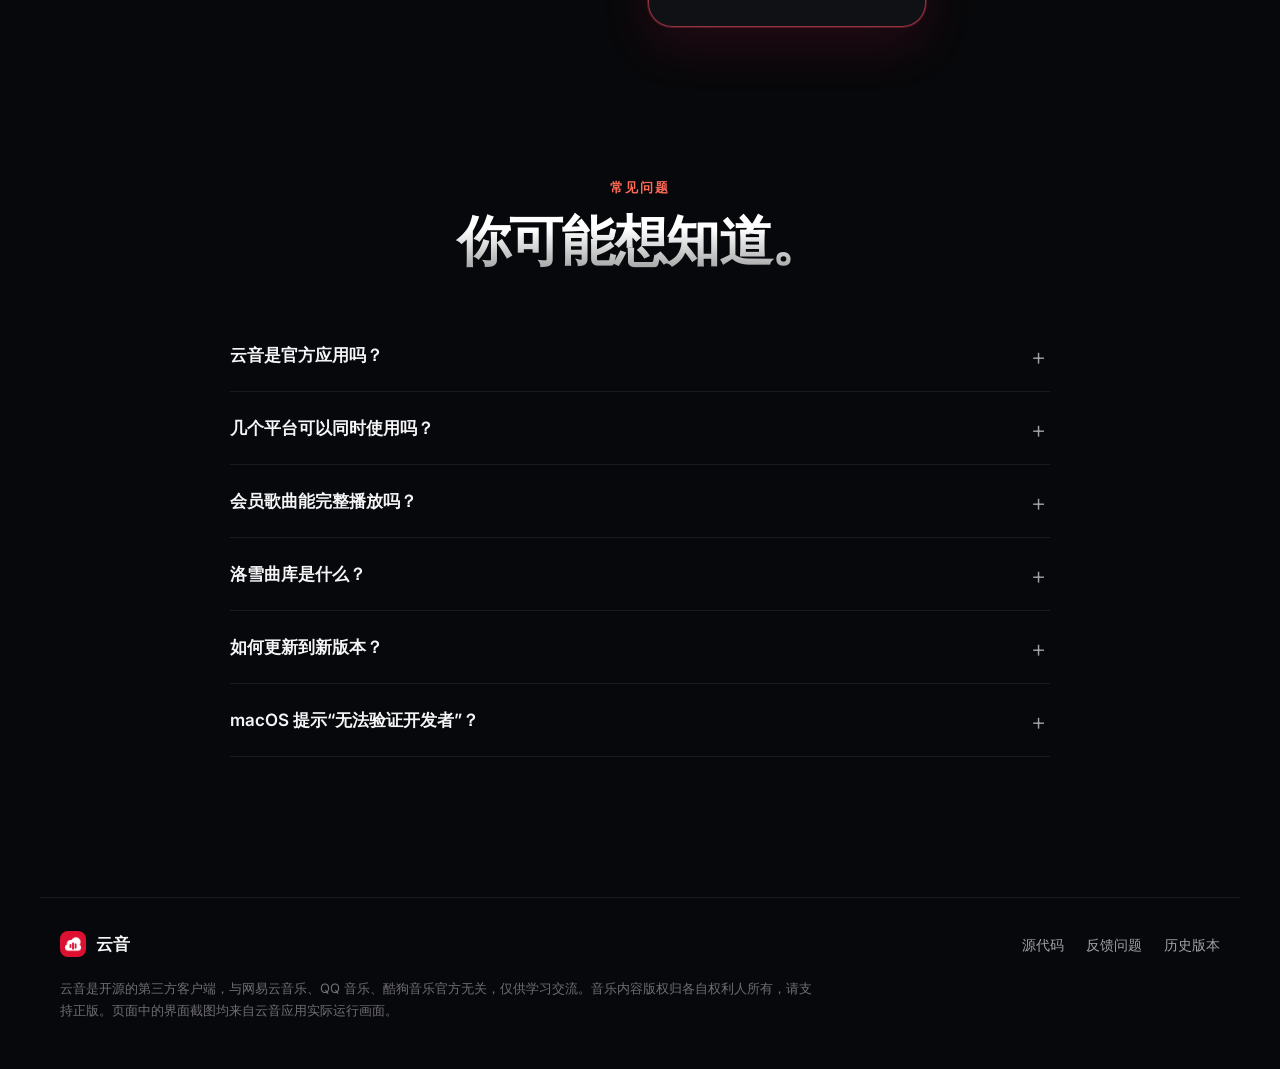
==== commit 9508fb9a: "评论回复（网易云新版评论接口带回复数与楼层回复、酷狗楼层回复）；AI 助手更名为云音助手；三星自适应刷新率：绘制表面声明帧率、Android 15 关闭省电降帧；版本 1.1.25 Co-Author" ====
--- a/website/index.html
+++ b/website/index.html
@@ -4,10 +4,10 @@
   <meta charset="utf-8">
   <meta name="viewport" content="width=device-width, initial-scale=1">
   <title>云音 — 所有的歌，一处安放</title>
-  <meta name="description" content="云音是一款开源的第三方音乐客户端：网易云音乐、QQ 音乐、酷狗音乐与洛雪曲库四种平台模式，八种播放样式，离线语音唤醒的 AI 助手，10 段均衡器、桌面歌词、本地音乐与网盘，支持 Android、Windows、Linux 与 macOS。">
+  <meta name="description" content="云音是一款开源的第三方音乐客户端：网易云音乐、QQ 音乐、酷狗音乐与洛雪曲库四种平台模式，八种播放样式，离线语音唤醒的云音助手，10 段均衡器、桌面歌词、本地音乐与网盘，支持 Android、Windows、Linux 与 macOS。">
   <meta name="theme-color" content="#07080B">
   <meta property="og:title" content="云音 YunYin">
-  <meta property="og:description" content="所有的歌，一处安放。开源、免费、无广告的音乐客户端：四种平台模式、八种播放样式与 AI 助手，支持 Android、Windows、Linux 与 macOS。">
+  <meta property="og:description" content="所有的歌，一处安放。开源、免费、无广告的音乐客户端：四种平台模式、八种播放样式与云音助手，支持 Android、Windows、Linux 与 macOS。">
   <meta property="og:image" content="shots/desktop-home.webp">
   <link rel="icon" href="icon.png">
   <link rel="preconnect" href="https://fonts.googleapis.com">
@@ -37,7 +37,7 @@
       <div class="hero-copy rise">
         <a class="pill" id="version-pill" href="https://github.com/Marginal-Z/YUNYIN/releases/latest" target="_blank" rel="noopener"><b>新版本</b><span>查看更新说明</span></a>
         <h1>所有的歌，<br><span class="grad">一处安放。</span></h1>
-        <p class="lead">网易云音乐、QQ 音乐、酷狗音乐与洛雪曲库，在同一个播放器里各自完整地运行。克制的界面、逐字的歌词、听得出差别的音效，还有一句话就能点歌的 AI 助手——从手机到电脑，始终如一。</p>
+        <p class="lead">网易云音乐、QQ 音乐、酷狗音乐与洛雪曲库，在同一个播放器里各自完整地运行。克制的界面、逐字的歌词、听得出差别的音效，还有一句话就能点歌的云音助手——从手机到电脑，始终如一。</p>
         <div class="cta">
           <a class="btn primary" id="primary-download" href="#download">
             <svg viewBox="0 0 24 24" aria-hidden="true"><path d="M12 4v11m0 0-4.5-4.5M12 15l4.5-4.5M5 19h14"/></svg>
@@ -180,7 +180,7 @@
       <div class="grid reveal">
         <article>
           <i class="tile red"><svg viewBox="0 0 24 24"><rect x="9" y="3" width="6" height="11.5" rx="3"/><path d="M5.5 11a6.5 6.5 0 0 0 13 0M12 17.5V21"/></svg></i>
-          <h3>AI 助手</h3>
+          <h3>云音助手</h3>
           <p>说一声“你好云音”就能点歌、切歌、调音量与定时关闭，唤醒与识别全在本机离线完成。接入你自己的大模型后，还能按心情生成歌单、讲歌曲背后的故事、解读歌词。</p>
         </article>
         <article>
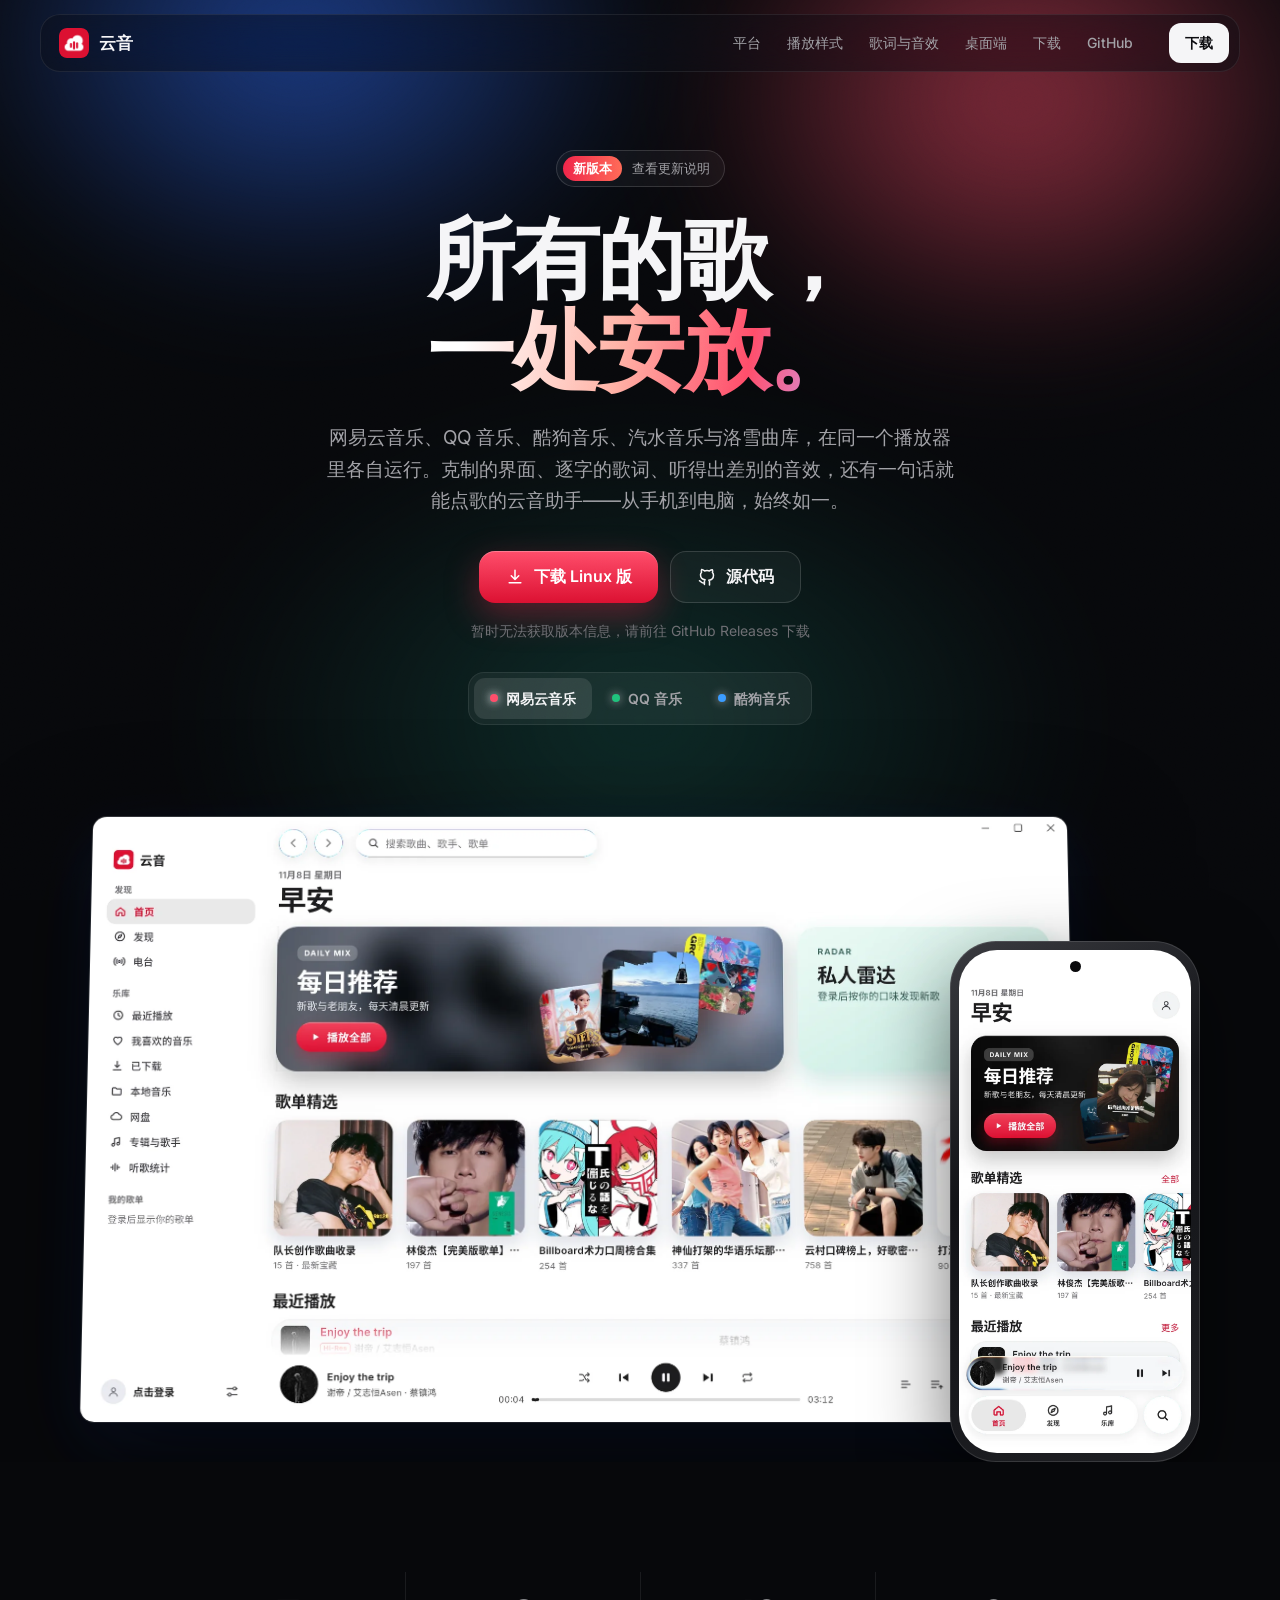
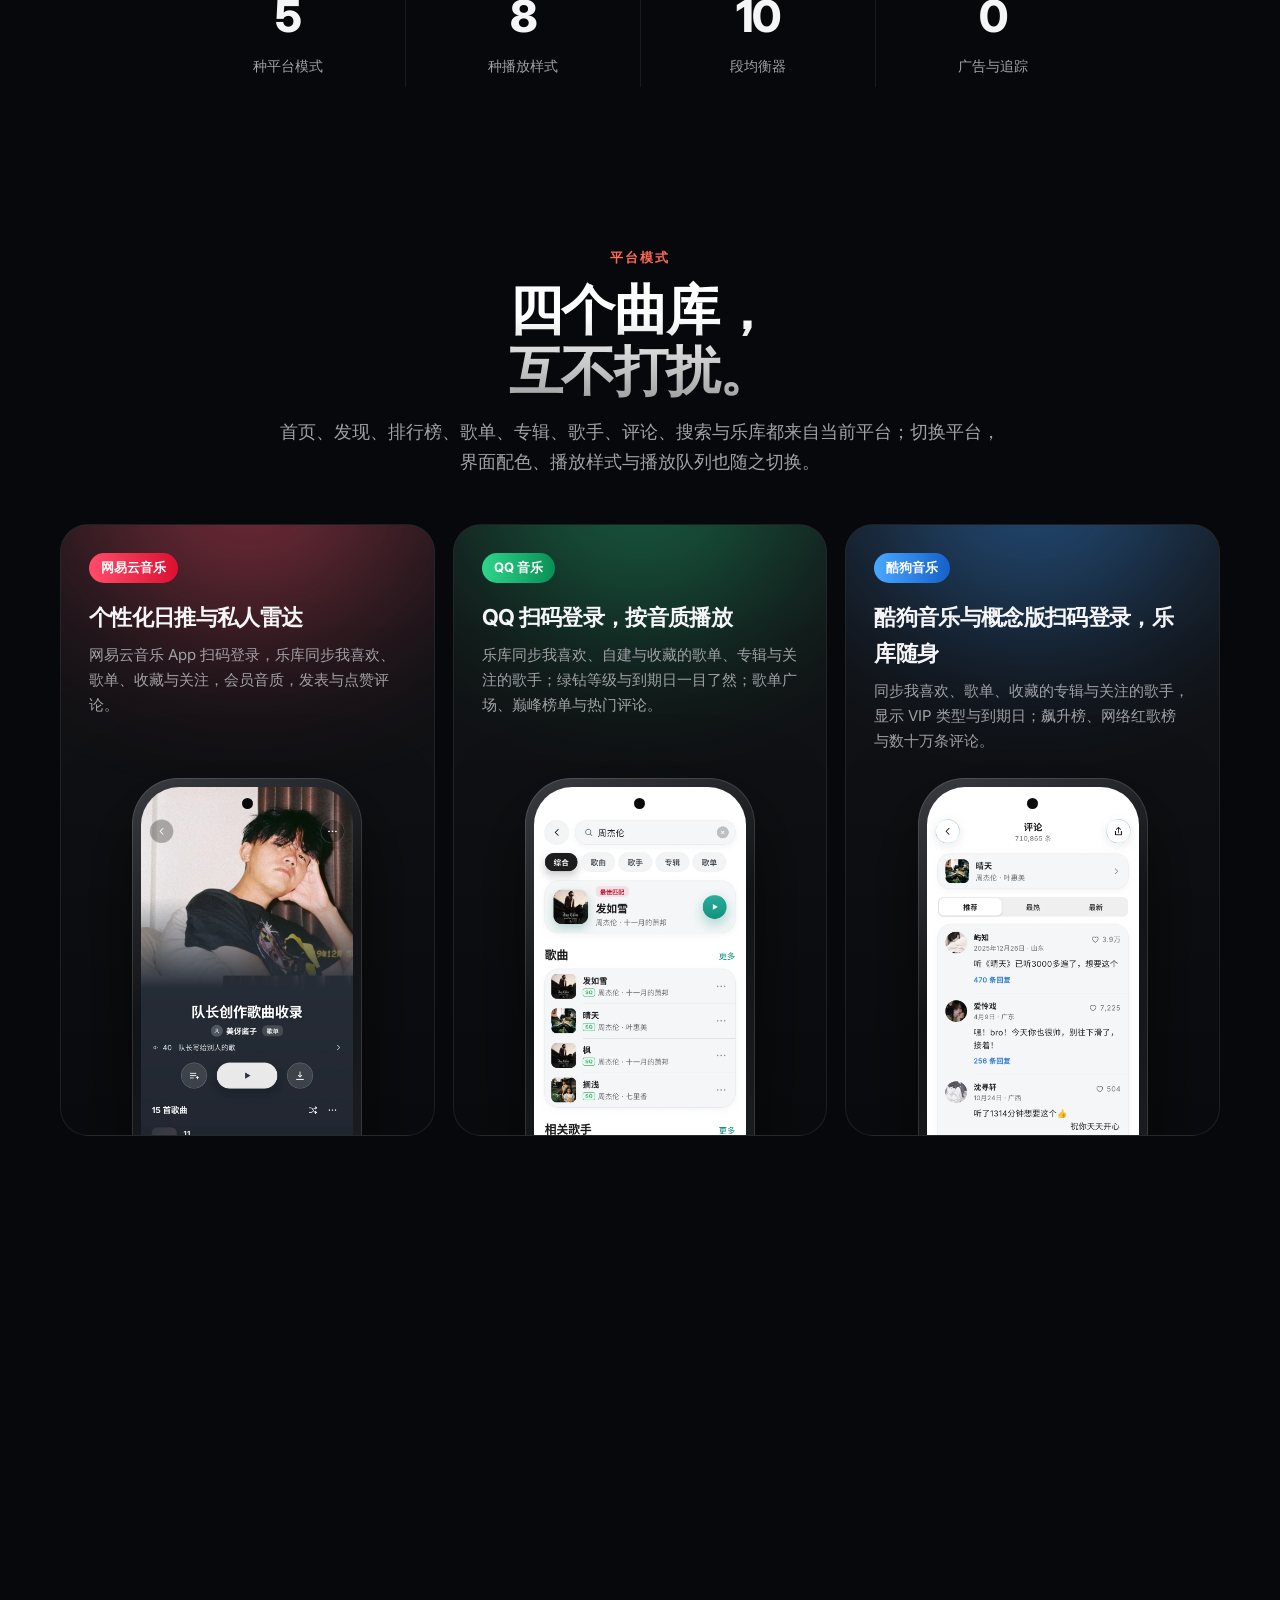
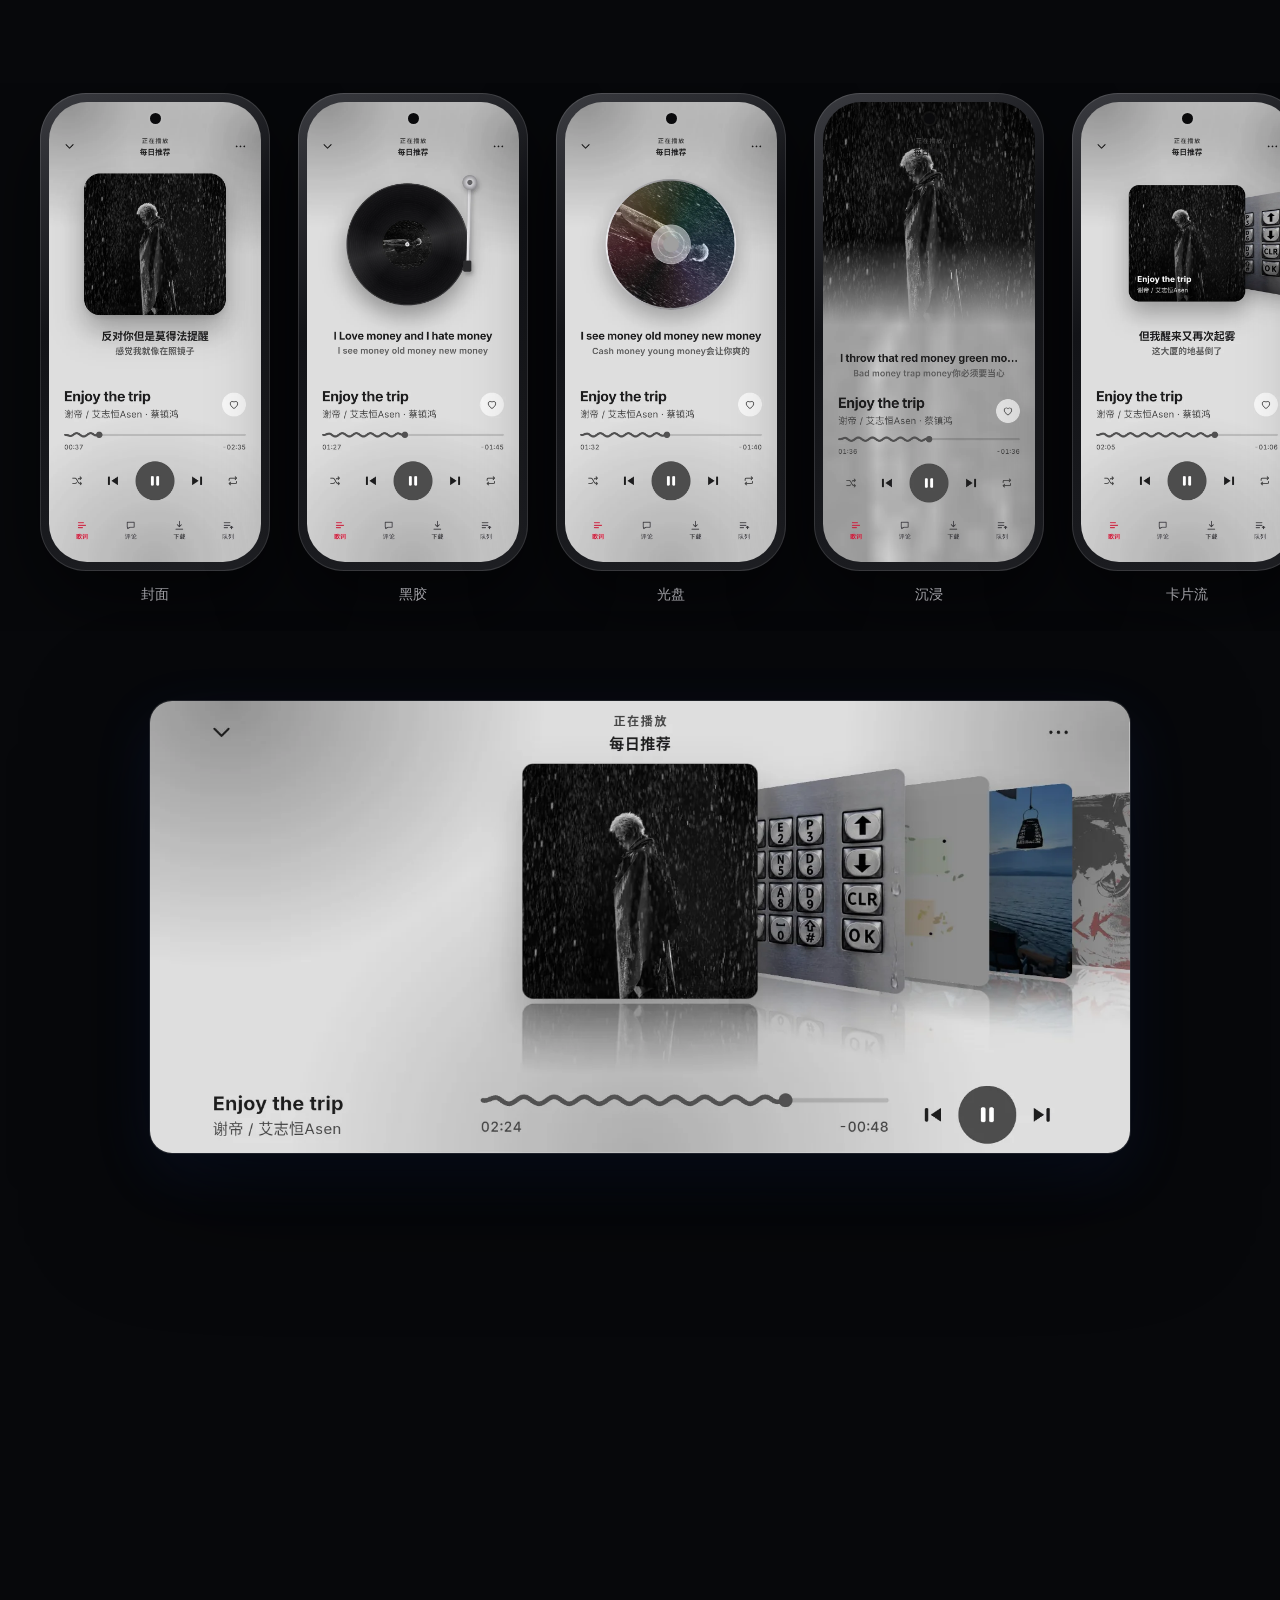
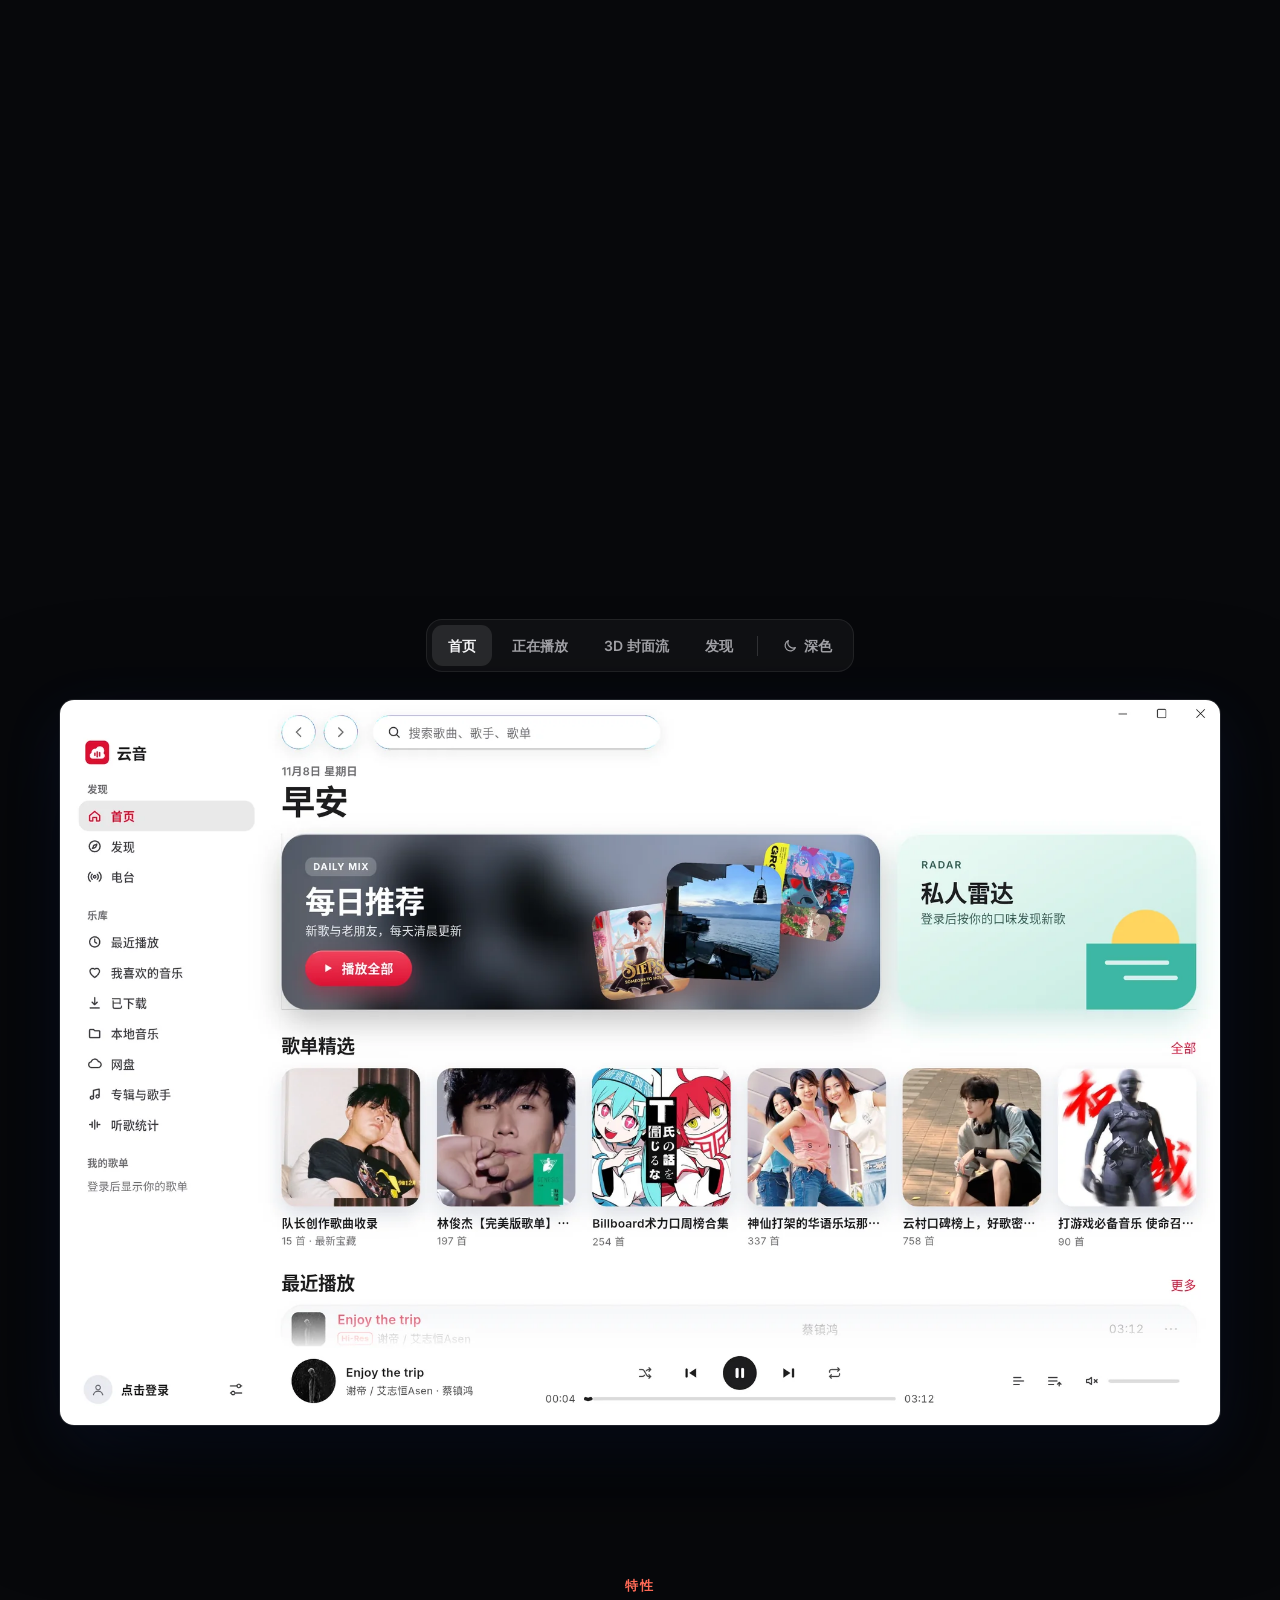
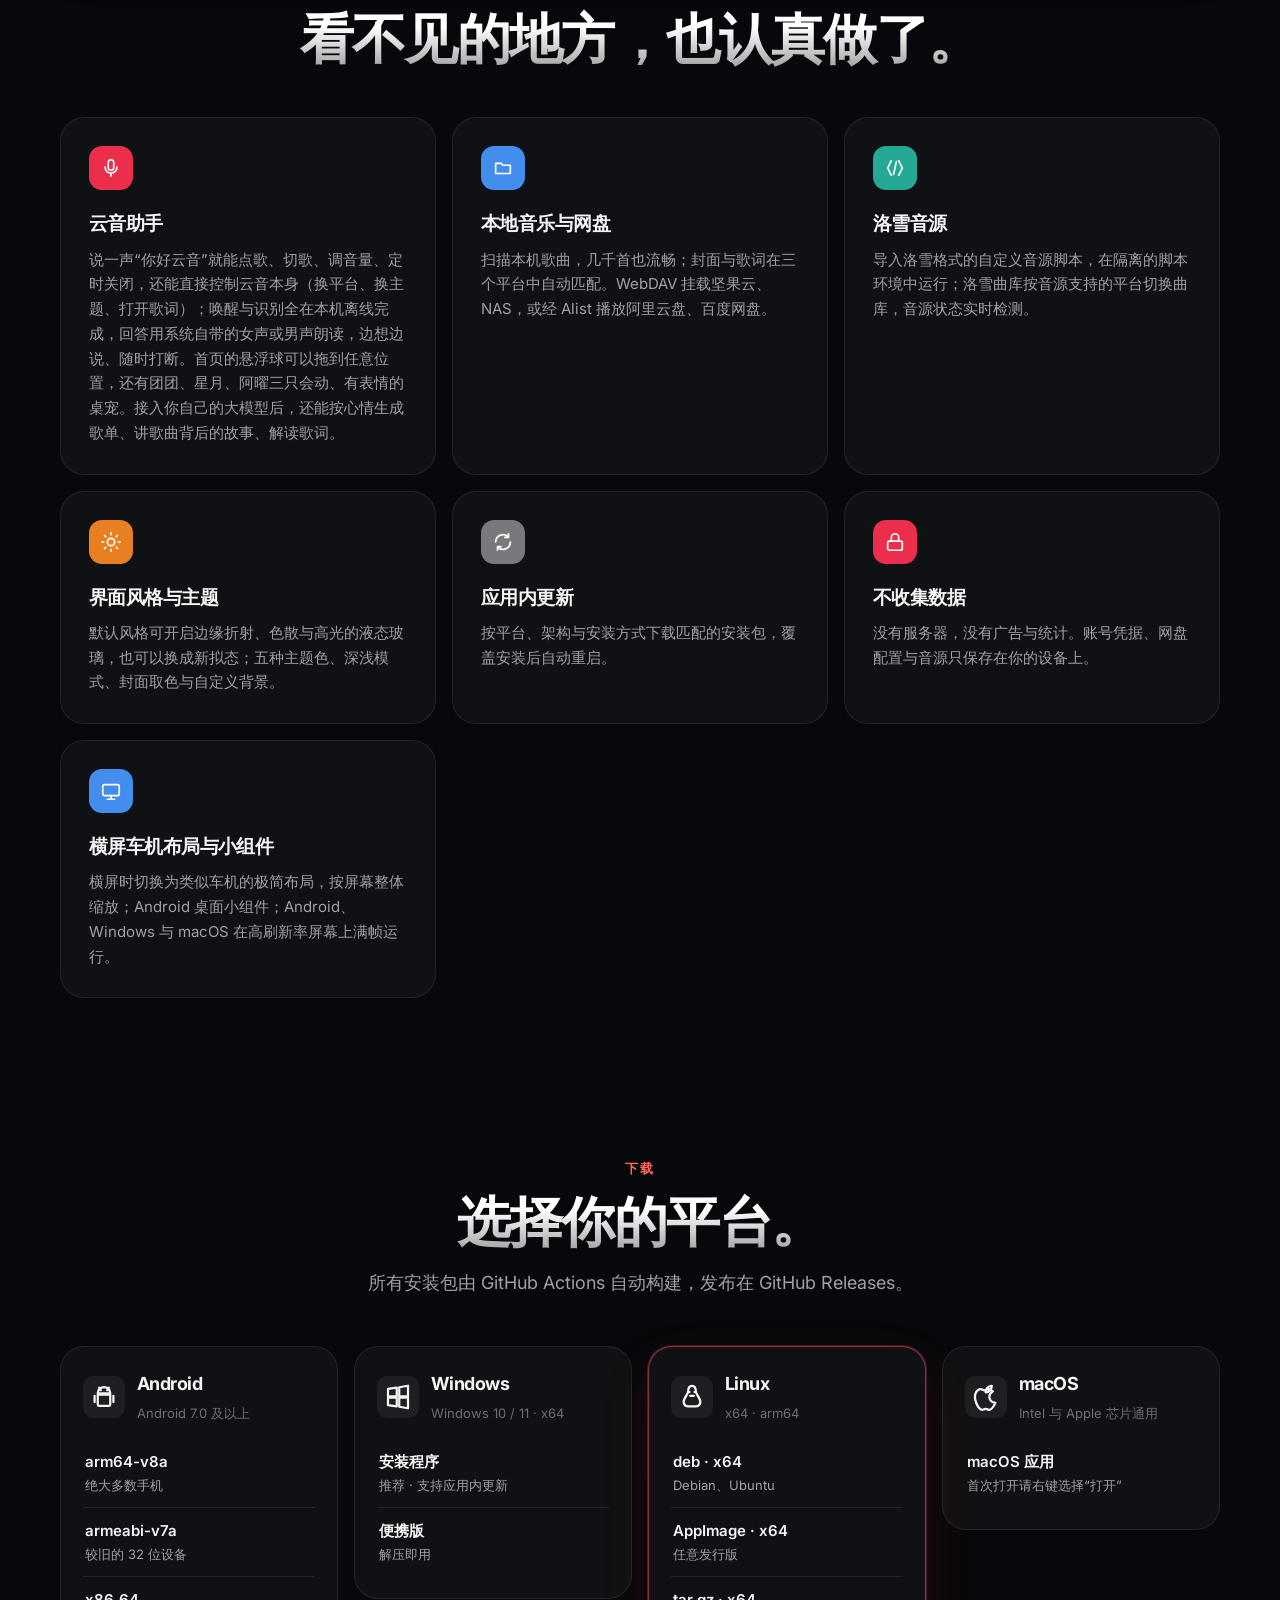
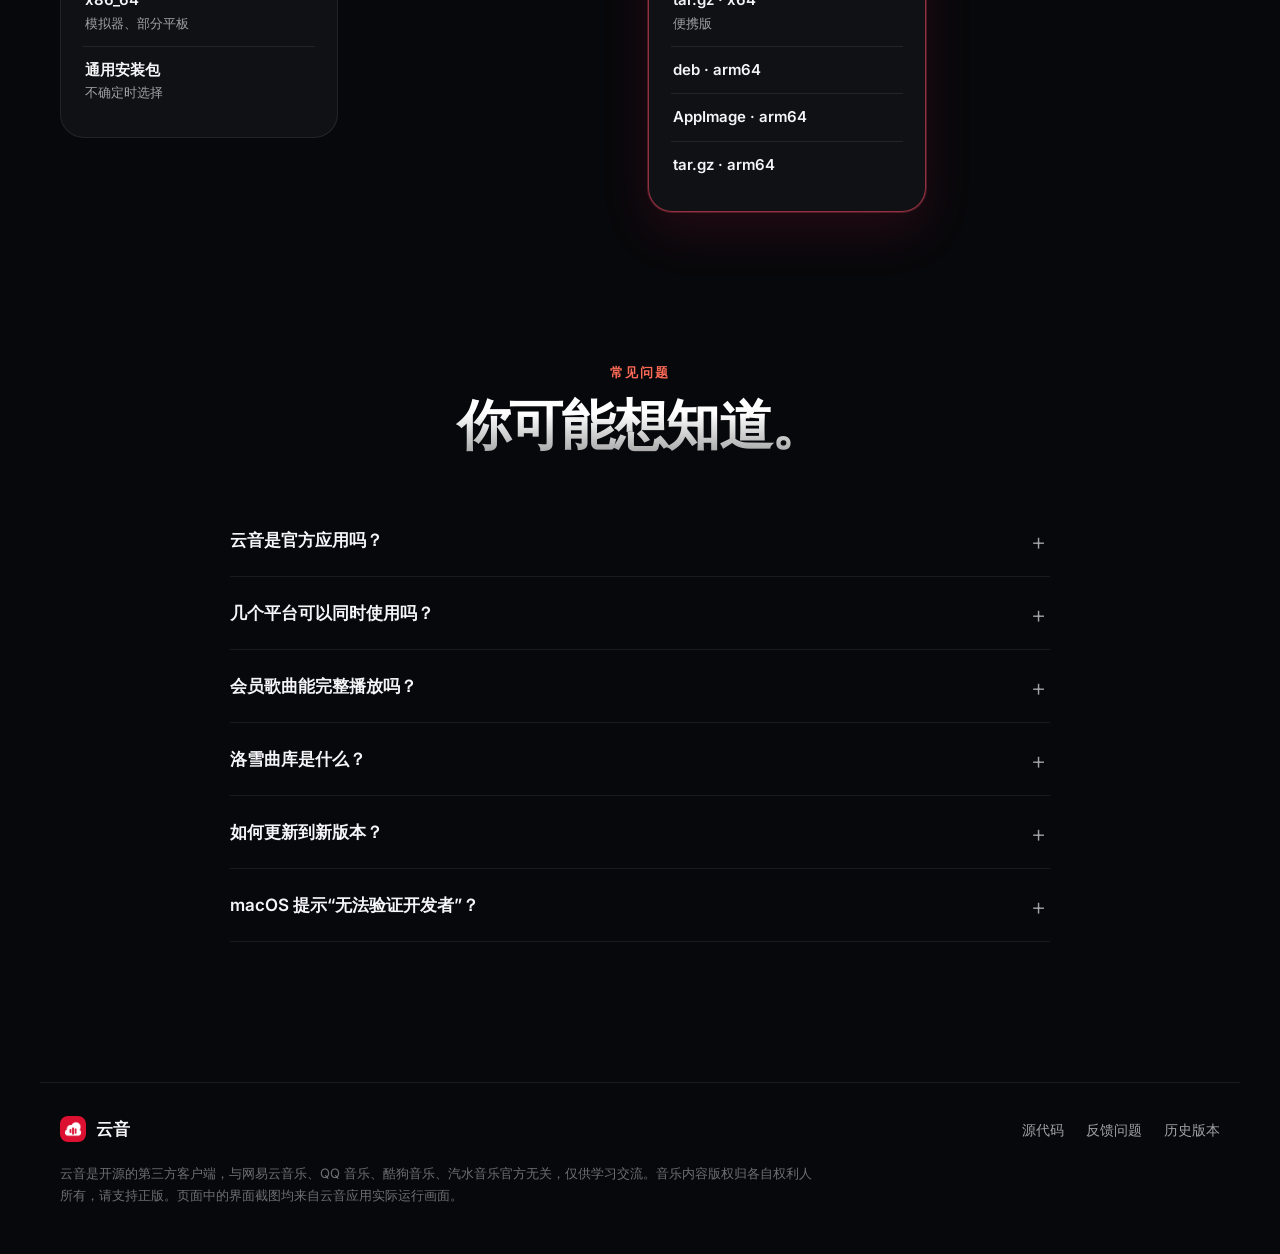
==== commit 50c6bcff: "官网：五种平台模式（新增汽水音乐），云音助手改为系统声音、悬浮球与桌宠的说明，网易云与酷狗的扫码登录，免责声明补上汽水音乐 Co-Authored-By: Claude Opus 5.5 <norep" ====
--- a/website/index.html
+++ b/website/index.html
@@ -4,10 +4,10 @@
   <meta charset="utf-8">
   <meta name="viewport" content="width=device-width, initial-scale=1">
   <title>云音 — 所有的歌，一处安放</title>
-  <meta name="description" content="云音是一款开源的第三方音乐客户端：网易云音乐、QQ 音乐、酷狗音乐与洛雪曲库四种平台模式，八种播放样式，离线语音唤醒的云音助手，10 段均衡器、桌面歌词、本地音乐与网盘，支持 Android、Windows、Linux 与 macOS。">
+  <meta name="description" content="云音是一款开源的第三方音乐客户端：网易云音乐、QQ 音乐、酷狗音乐、汽水音乐与洛雪曲库五种平台模式，八种播放样式，离线语音唤醒的云音助手，10 段均衡器、桌面歌词、本地音乐与网盘，支持 Android、Windows、Linux 与 macOS。">
   <meta name="theme-color" content="#07080B">
   <meta property="og:title" content="云音 YunYin">
-  <meta property="og:description" content="所有的歌，一处安放。开源、免费、无广告的音乐客户端：四种平台模式、八种播放样式与云音助手，支持 Android、Windows、Linux 与 macOS。">
+  <meta property="og:description" content="所有的歌，一处安放。开源、免费、无广告的音乐客户端：五种平台模式、八种播放样式与云音助手，支持 Android、Windows、Linux 与 macOS。">
   <meta property="og:image" content="shots/desktop-home.webp">
   <link rel="icon" href="icon.png">
   <link rel="preconnect" href="https://fonts.googleapis.com">
@@ -37,7 +37,7 @@
       <div class="hero-copy rise">
         <a class="pill" id="version-pill" href="https://github.com/Marginal-Z/YUNYIN/releases/latest" target="_blank" rel="noopener"><b>新版本</b><span>查看更新说明</span></a>
         <h1>所有的歌，<br><span class="grad">一处安放。</span></h1>
-        <p class="lead">网易云音乐、QQ 音乐、酷狗音乐与洛雪曲库，在同一个播放器里各自完整地运行。克制的界面、逐字的歌词、听得出差别的音效，还有一句话就能点歌的云音助手——从手机到电脑，始终如一。</p>
+        <p class="lead">网易云音乐、QQ 音乐、酷狗音乐、汽水音乐与洛雪曲库，在同一个播放器里各自运行。克制的界面、逐字的歌词、听得出差别的音效，还有一句话就能点歌的云音助手——从手机到电脑，始终如一。</p>
         <div class="cta">
           <a class="btn primary" id="primary-download" href="#download">
             <svg viewBox="0 0 24 24" aria-hidden="true"><path d="M12 4v11m0 0-4.5-4.5M12 15l4.5-4.5M5 19h14"/></svg>
@@ -67,7 +67,7 @@
     </section>
 
     <section class="strip" aria-label="概览">
-      <div><b>4</b><span>种平台模式</span></div>
+      <div><b>5</b><span>种平台模式</span></div>
       <div><b>8</b><span>种播放样式</span></div>
       <div><b>10</b><span>段均衡器</span></div>
       <div><b>0</b><span>广告与追踪</span></div>
@@ -85,7 +85,7 @@
           <div class="plat-copy">
             <span class="badge">网易云音乐</span>
             <h3>个性化日推与私人雷达</h3>
-            <p>验证码、扫码与密码登录，乐库同步我喜欢、歌单、收藏与关注，会员音质，发表与点赞评论。</p>
+            <p>网易云音乐 App 扫码登录，乐库同步我喜欢、歌单、收藏与关注，会员音质，发表与点赞评论。</p>
           </div>
           <figure class="phone small"><img src="shots/mobile-playlist.webp" alt="网易云模式歌单页" width="784" height="1700" loading="lazy"></figure>
         </article>
@@ -100,13 +100,13 @@
         <article class="plat kugou">
           <div class="plat-copy">
             <span class="badge">酷狗音乐</span>
-            <h3>官方登录页登录，乐库随身</h3>
+            <h3>酷狗音乐与概念版扫码登录，乐库随身</h3>
             <p>同步我喜欢、歌单、收藏的专辑与关注的歌手，显示 VIP 类型与到期日；飙升榜、网络红歌榜与数十万条评论。</p>
           </div>
           <figure class="phone small"><img src="shots/mobile-comments-kugou.webp" alt="酷狗模式评论" width="784" height="1700" loading="lazy"></figure>
         </article>
       </div>
-      <p class="note reveal"><b>洛雪曲库</b>是独立的第四种模式：按导入的洛雪音源支持的平台，浏览酷我、酷狗、QQ 音乐或网易云的曲库，只通过音源播放，并实时检测每个音源是否可用。三个平台模式只播放各自官方接口的歌曲，互不兜底。</p>
+      <p class="note reveal"><b>汽水音乐</b>模式不需要账号：通过公开接口搜索歌曲、专辑与歌单，查看逐字歌词，免费歌曲完整播放，会员歌曲只能试听（云音不接入汽水音乐的登录与会员）。<b>洛雪曲库</b>是独立的第五种模式：按导入的洛雪音源支持的平台，浏览酷我、酷狗、QQ 音乐或网易云的曲库，只通过音源播放，并实时检测每个音源是否可用。其余平台模式只播放各自官方接口的歌曲，互不兜底。</p>
     </section>
 
     <!-- 八种播放样式 -->
@@ -181,7 +181,7 @@
         <article>
           <i class="tile red"><svg viewBox="0 0 24 24"><rect x="9" y="3" width="6" height="11.5" rx="3"/><path d="M5.5 11a6.5 6.5 0 0 0 13 0M12 17.5V21"/></svg></i>
           <h3>云音助手</h3>
-          <p>说一声“你好云音”就能点歌、切歌、调音量与定时关闭，唤醒与识别全在本机离线完成。接入你自己的大模型后，还能按心情生成歌单、讲歌曲背后的故事、解读歌词。</p>
+          <p>说一声“你好云音”就能点歌、切歌、调音量、定时关闭，还能直接控制云音本身（换平台、换主题、打开歌词）；唤醒与识别全在本机离线完成，回答用系统自带的女声或男声朗读，边想边说、随时打断。首页的悬浮球可以拖到任意位置，还有团团、星月、阿曜三只会动、有表情的桌宠。接入你自己的大模型后，还能按心情生成歌单、讲歌曲背后的故事、解读歌词。</p>
         </article>
         <article>
           <i class="tile blue"><svg viewBox="0 0 24 24"><path d="M4 7h6l2 2h8v9H4z"/></svg></i>
@@ -285,11 +285,11 @@
       <div class="qa reveal">
         <details>
           <summary>云音是官方应用吗？</summary>
-          <p>不是。云音是开源的第三方客户端，与网易公司、腾讯公司、酷狗音乐及其关联公司没有任何关联，不提供、不存储任何音乐内容。</p>
+          <p>不是。云音是开源的第三方客户端，与网易公司、腾讯公司、酷狗音乐、抖音集团（汽水音乐）及其关联公司没有任何关联，不提供、不存储任何音乐内容。</p>
         </details>
         <details>
           <summary>几个平台可以同时使用吗？</summary>
-          <p>可以随时在“个人中心 → 平台模式”中切换网易云音乐、QQ 音乐、酷狗音乐与洛雪曲库。每个平台的账号、歌单、搜索、播放队列与界面样式彼此独立，切换后整套界面都换成该平台。</p>
+          <p>可以随时在“个人中心 → 平台模式”中切换网易云音乐、QQ 音乐、酷狗音乐、汽水音乐与洛雪曲库。每个平台的账号、歌单、搜索、播放队列与界面样式彼此独立，切换后整套界面都换成该平台。</p>
         </details>
         <details>
           <summary>会员歌曲能完整播放吗？</summary>
@@ -320,7 +320,7 @@
         <a href="https://github.com/Marginal-Z/YUNYIN/releases" target="_blank" rel="noopener">历史版本</a>
       </nav>
     </div>
-    <p class="legal">云音是开源的第三方客户端，与网易云音乐、QQ 音乐、酷狗音乐官方无关，仅供学习交流。音乐内容版权归各自权利人所有，请支持正版。页面中的界面截图均来自云音应用实际运行画面。</p>
+    <p class="legal">云音是开源的第三方客户端，与网易云音乐、QQ 音乐、酷狗音乐、汽水音乐官方无关，仅供学习交流。音乐内容版权归各自权利人所有，请支持正版。页面中的界面截图均来自云音应用实际运行画面。</p>
   </footer>
 
   <script src="main.js"></script>
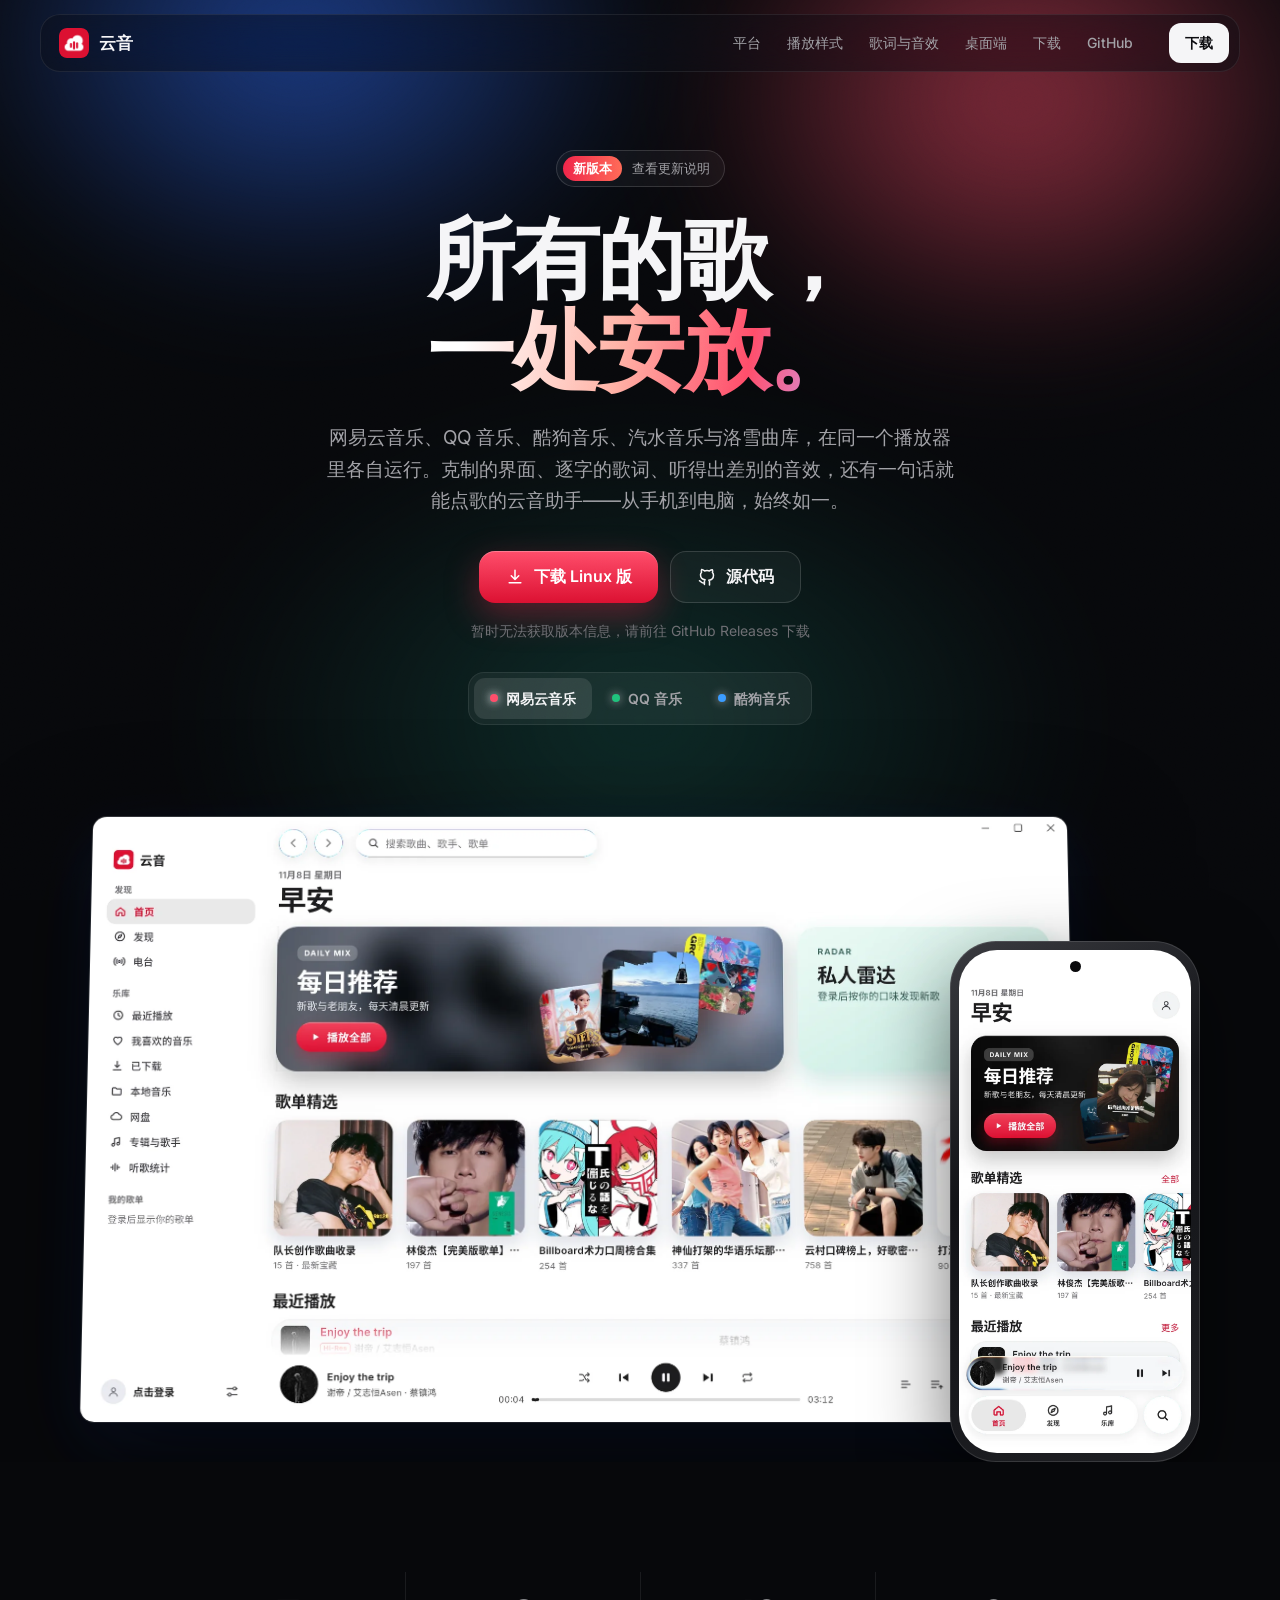
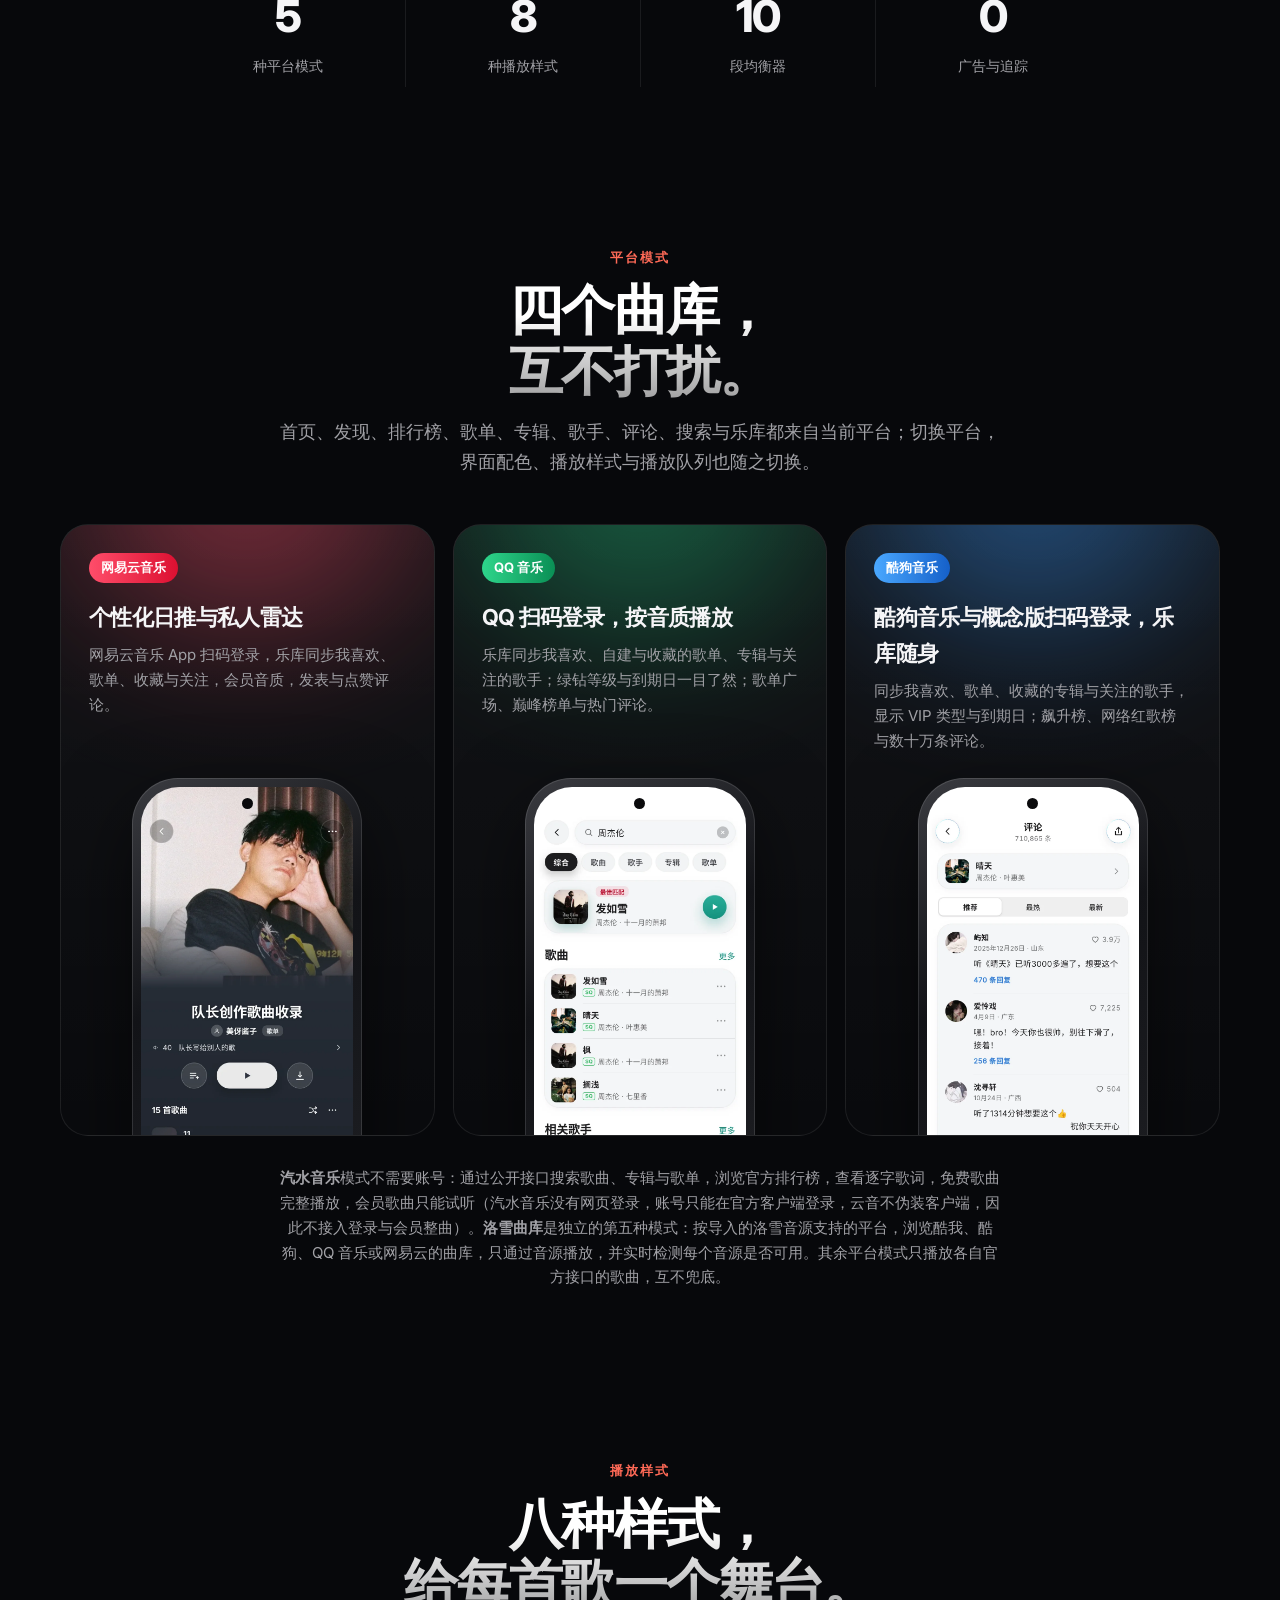
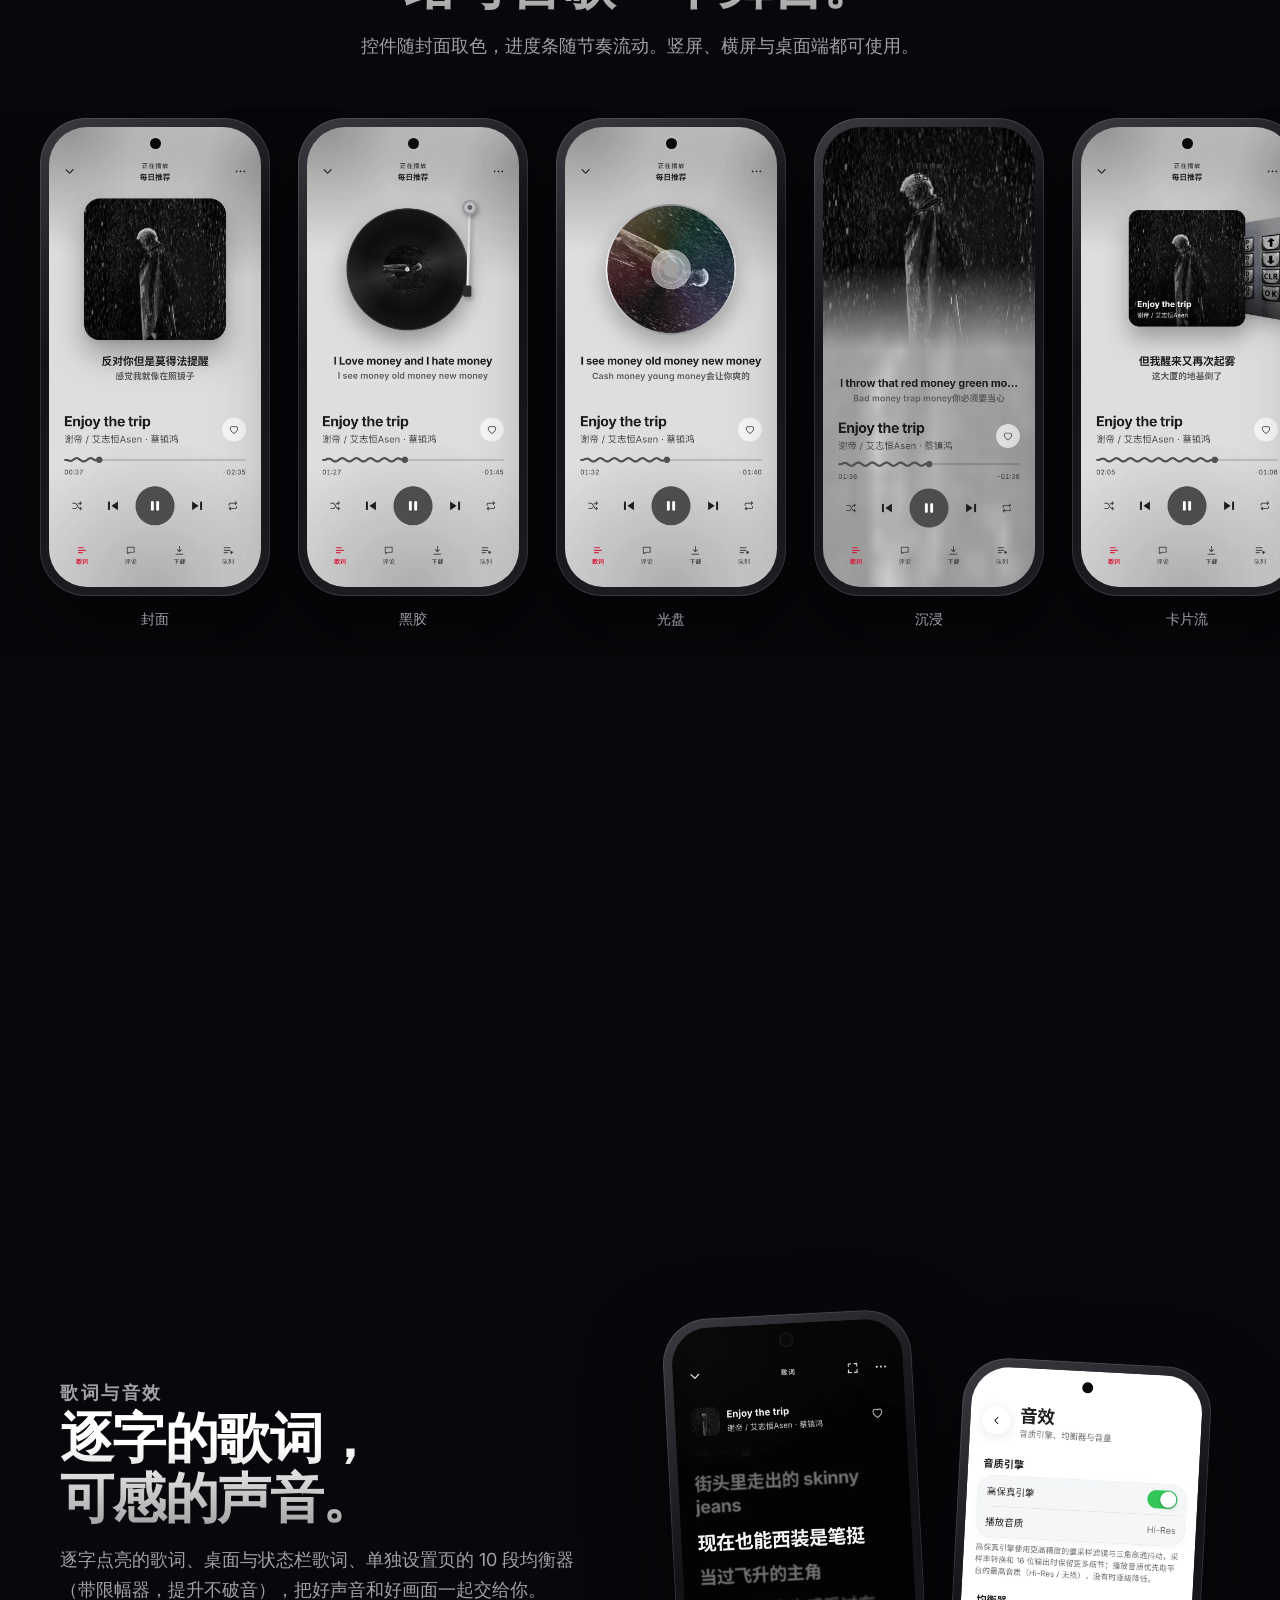
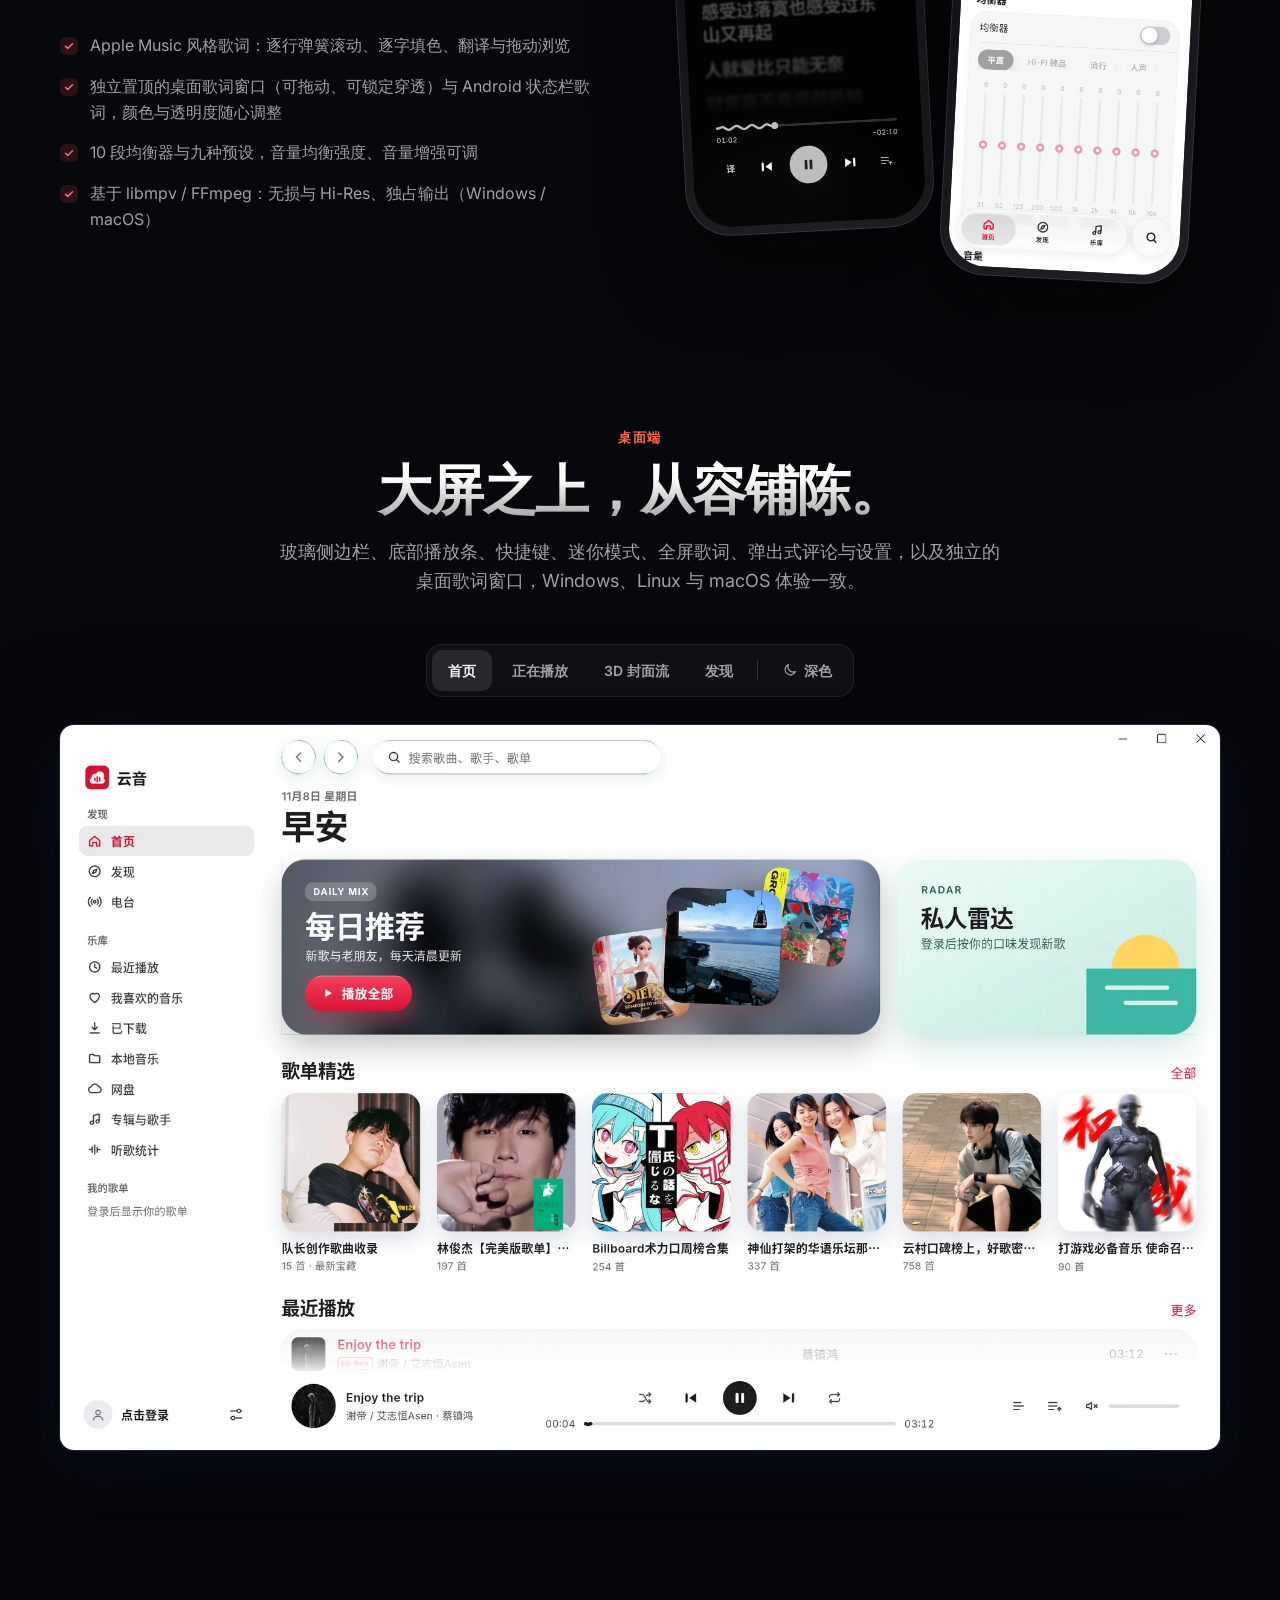
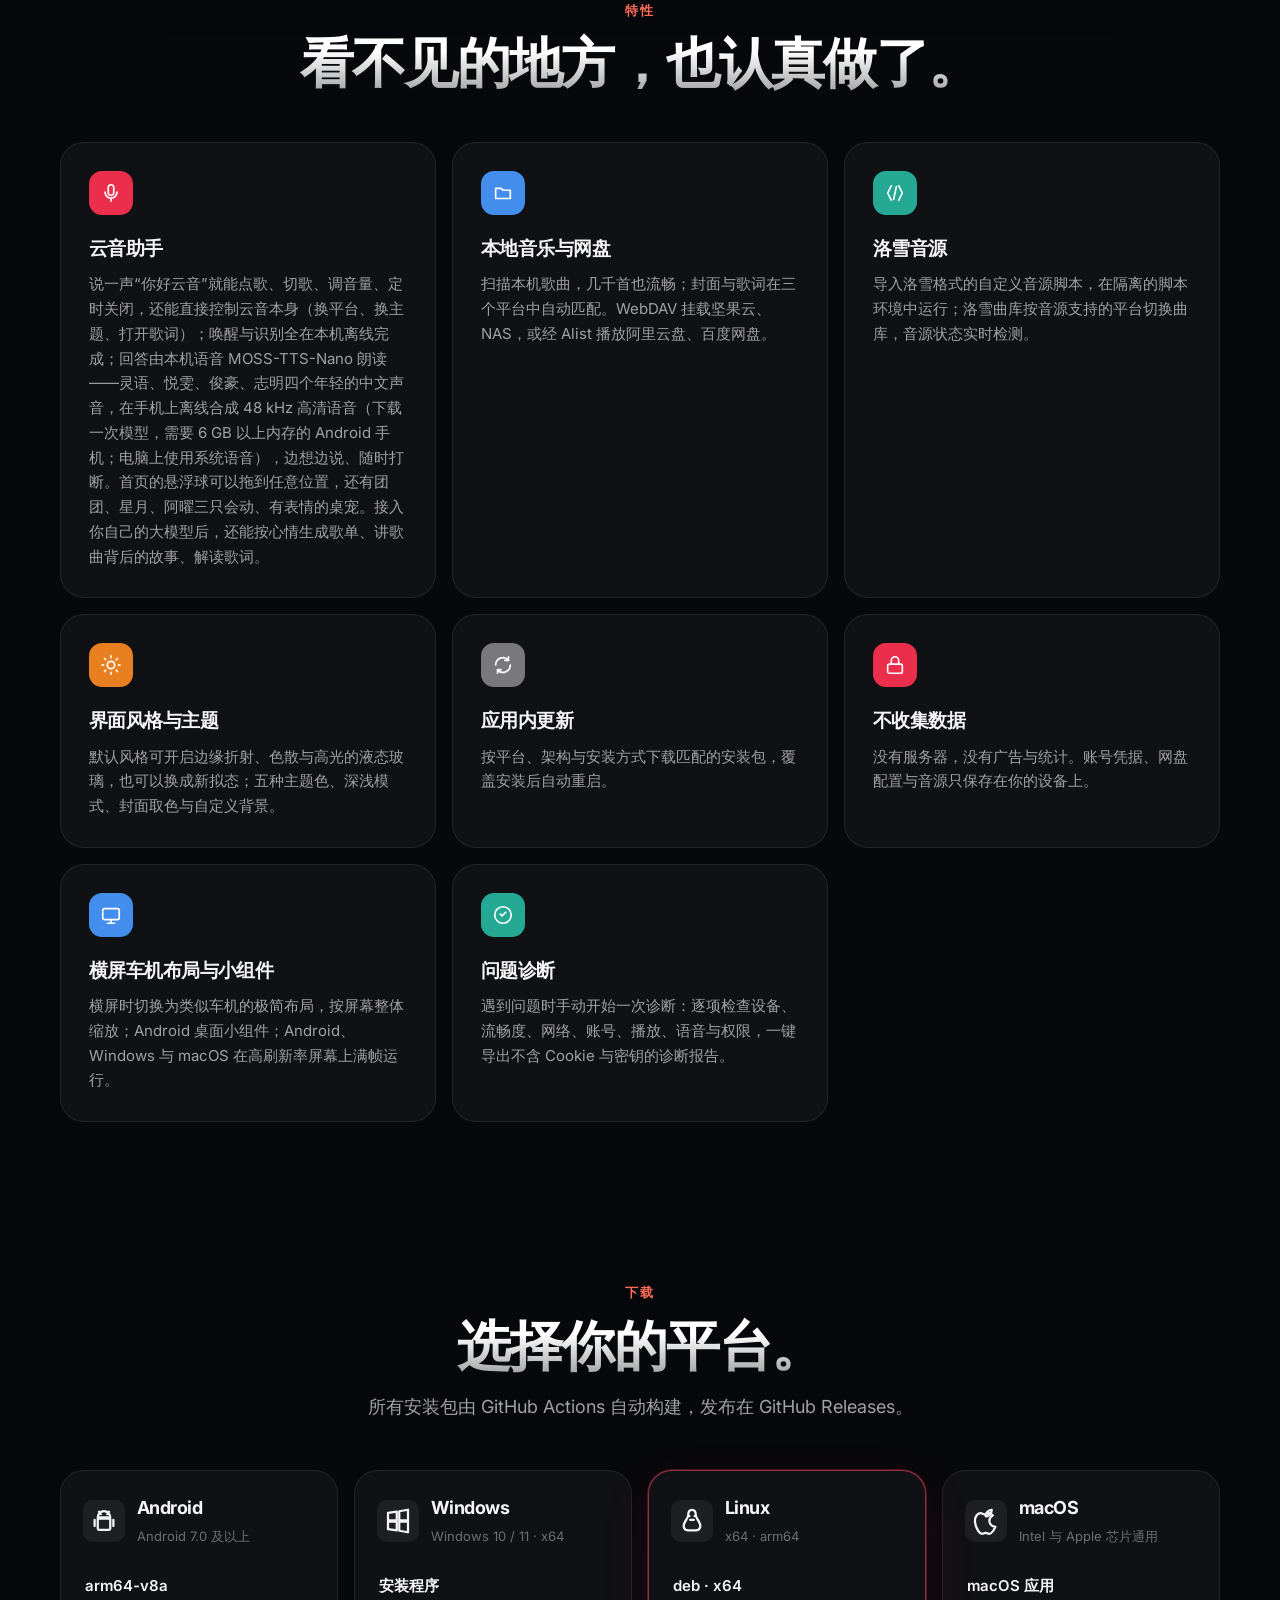
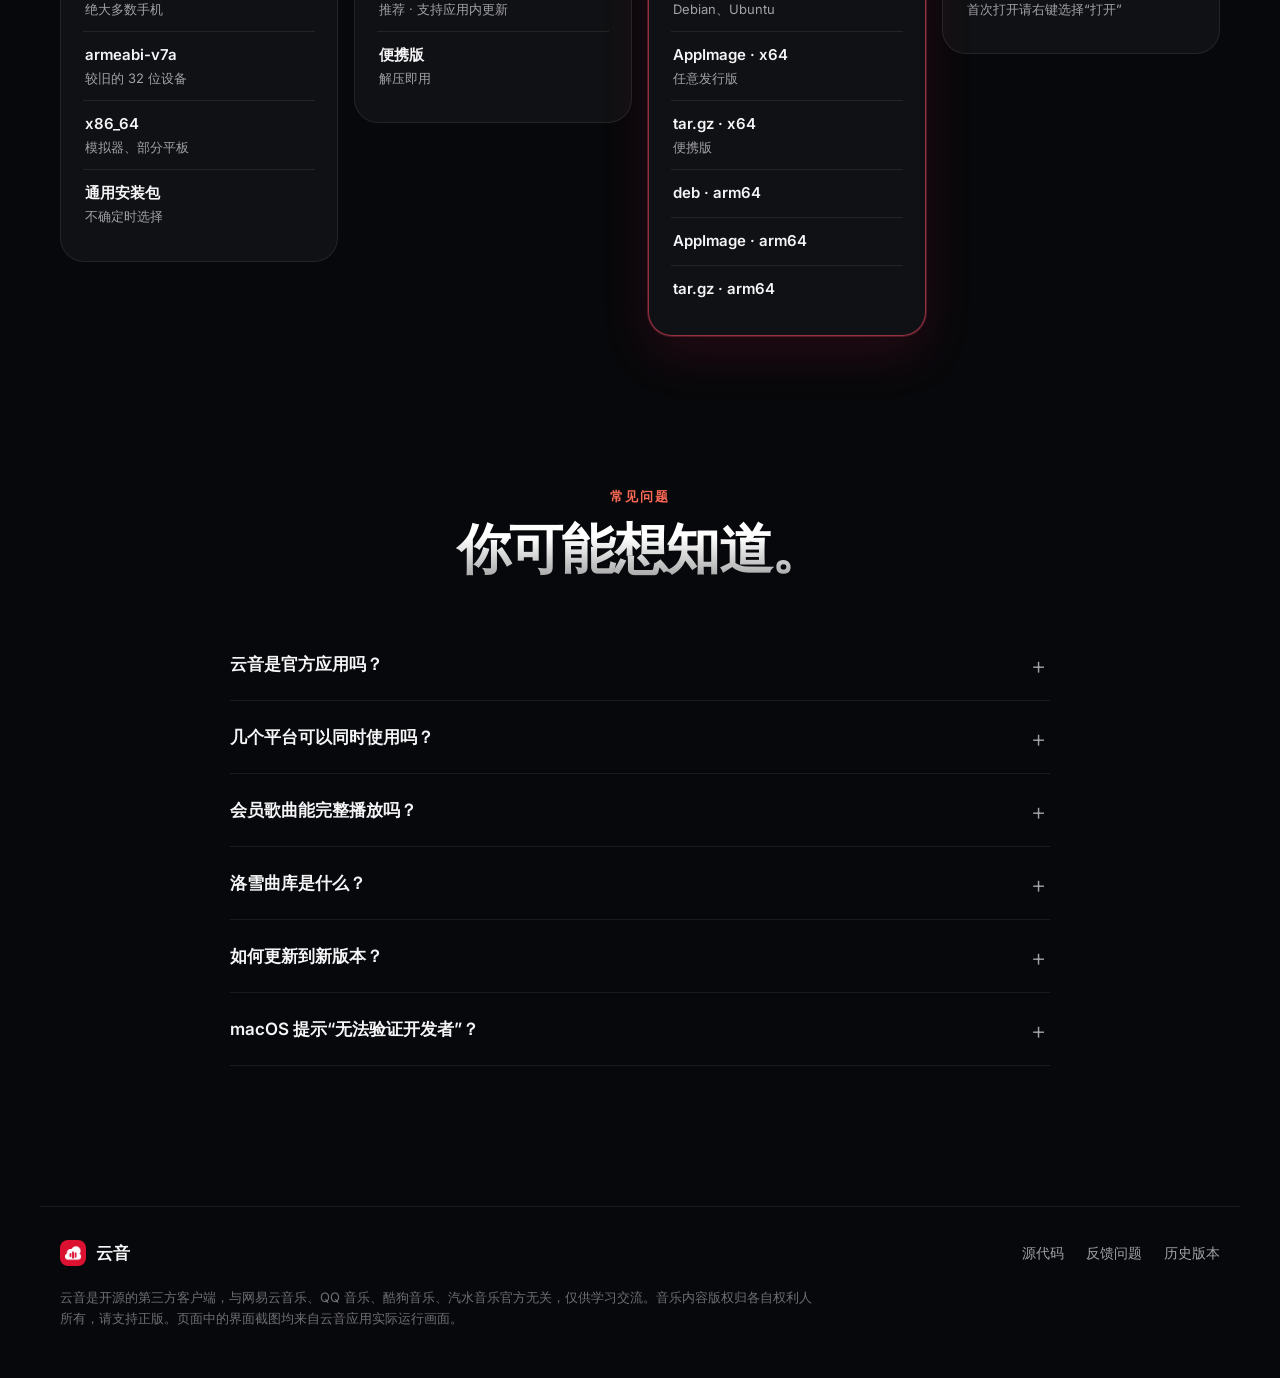
==== commit 736b9d9a: "桌面端拖动窗口改变大小时界面缩放倍数停下后才变化，不再每跨一档整体跳动（Windows 窗口边缘抖动）；模型下载在服务器不支持续传时从头写入；更新官网与自述文件：本机语音、网易云扫码登录、单独的均衡器" ====
--- a/website/index.html
+++ b/website/index.html
@@ -106,7 +106,7 @@
           <figure class="phone small"><img src="shots/mobile-comments-kugou.webp" alt="酷狗模式评论" width="784" height="1700" loading="lazy"></figure>
         </article>
       </div>
-      <p class="note reveal"><b>汽水音乐</b>模式不需要账号：通过公开接口搜索歌曲、专辑与歌单，查看逐字歌词，免费歌曲完整播放，会员歌曲只能试听（云音不接入汽水音乐的登录与会员）。<b>洛雪曲库</b>是独立的第五种模式：按导入的洛雪音源支持的平台，浏览酷我、酷狗、QQ 音乐或网易云的曲库，只通过音源播放，并实时检测每个音源是否可用。其余平台模式只播放各自官方接口的歌曲，互不兜底。</p>
+      <p class="note reveal"><b>汽水音乐</b>模式不需要账号：通过公开接口搜索歌曲、专辑与歌单，浏览官方排行榜，查看逐字歌词，免费歌曲完整播放，会员歌曲只能试听（汽水音乐没有网页登录，账号只能在官方客户端登录，云音不伪装客户端，因此不接入登录与会员整曲）。<b>洛雪曲库</b>是独立的第五种模式：按导入的洛雪音源支持的平台，浏览酷我、酷狗、QQ 音乐或网易云的曲库，只通过音源播放，并实时检测每个音源是否可用。其余平台模式只播放各自官方接口的歌曲，互不兜底。</p>
     </section>
 
     <!-- 八种播放样式 -->
@@ -134,7 +134,7 @@
       <div class="copy reveal">
         <p class="kicker">歌词与音效</p>
         <h2>逐字的歌词，<br>可感的声音。</h2>
-        <p>逐字点亮的歌词、桌面与状态栏歌词、10 段均衡器，把好声音和好画面一起交给你。</p>
+        <p>逐字点亮的歌词、桌面与状态栏歌词、单独设置页的 10 段均衡器（带限幅器，提升不破音），把好声音和好画面一起交给你。</p>
         <ul class="ticks">
           <li>Apple Music 风格歌词：逐行弹簧滚动、逐字填色、翻译与拖动浏览</li>
           <li>独立置顶的桌面歌词窗口（可拖动、可锁定穿透）与 Android 状态栏歌词，颜色与透明度随心调整</li>
@@ -181,7 +181,7 @@
         <article>
           <i class="tile red"><svg viewBox="0 0 24 24"><rect x="9" y="3" width="6" height="11.5" rx="3"/><path d="M5.5 11a6.5 6.5 0 0 0 13 0M12 17.5V21"/></svg></i>
           <h3>云音助手</h3>
-          <p>说一声“你好云音”就能点歌、切歌、调音量、定时关闭，还能直接控制云音本身（换平台、换主题、打开歌词）；唤醒与识别全在本机离线完成，回答用系统自带的女声或男声朗读，边想边说、随时打断。首页的悬浮球可以拖到任意位置，还有团团、星月、阿曜三只会动、有表情的桌宠。接入你自己的大模型后，还能按心情生成歌单、讲歌曲背后的故事、解读歌词。</p>
+          <p>说一声“你好云音”就能点歌、切歌、调音量、定时关闭，还能直接控制云音本身（换平台、换主题、打开歌词）；唤醒与识别全在本机离线完成；回答由本机语音 MOSS-TTS-Nano 朗读——灵语、悦雯、俊豪、志明四个年轻的中文声音，在手机上离线合成 48 kHz 高清语音（下载一次模型，需要 6 GB 以上内存的 Android 手机；电脑上使用系统语音），边想边说、随时打断。首页的悬浮球可以拖到任意位置，还有团团、星月、阿曜三只会动、有表情的桌宠。接入你自己的大模型后，还能按心情生成歌单、讲歌曲背后的故事、解读歌词。</p>
         </article>
         <article>
           <i class="tile blue"><svg viewBox="0 0 24 24"><path d="M4 7h6l2 2h8v9H4z"/></svg></i>
@@ -212,6 +212,11 @@
           <i class="tile blue"><svg viewBox="0 0 24 24"><rect x="3" y="5" width="18" height="12" rx="2"/><path d="M8 21h8M12 17v4"/></svg></i>
           <h3>横屏车机布局与小组件</h3>
           <p>横屏时切换为类似车机的极简布局，按屏幕整体缩放；Android 桌面小组件；Android、Windows 与 macOS 在高刷新率屏幕上满帧运行。</p>
+        </article>
+        <article>
+          <i class="tile teal"><svg viewBox="0 0 24 24"><path d="M9 11l2 2 4-4"/><circle cx="12" cy="12" r="9"/></svg></i>
+          <h3>问题诊断</h3>
+          <p>遇到问题时手动开始一次诊断：逐项检查设备、流畅度、网络、账号、播放、语音与权限，一键导出不含 Cookie 与密钥的诊断报告。</p>
         </article>
       </div>
     </section>
